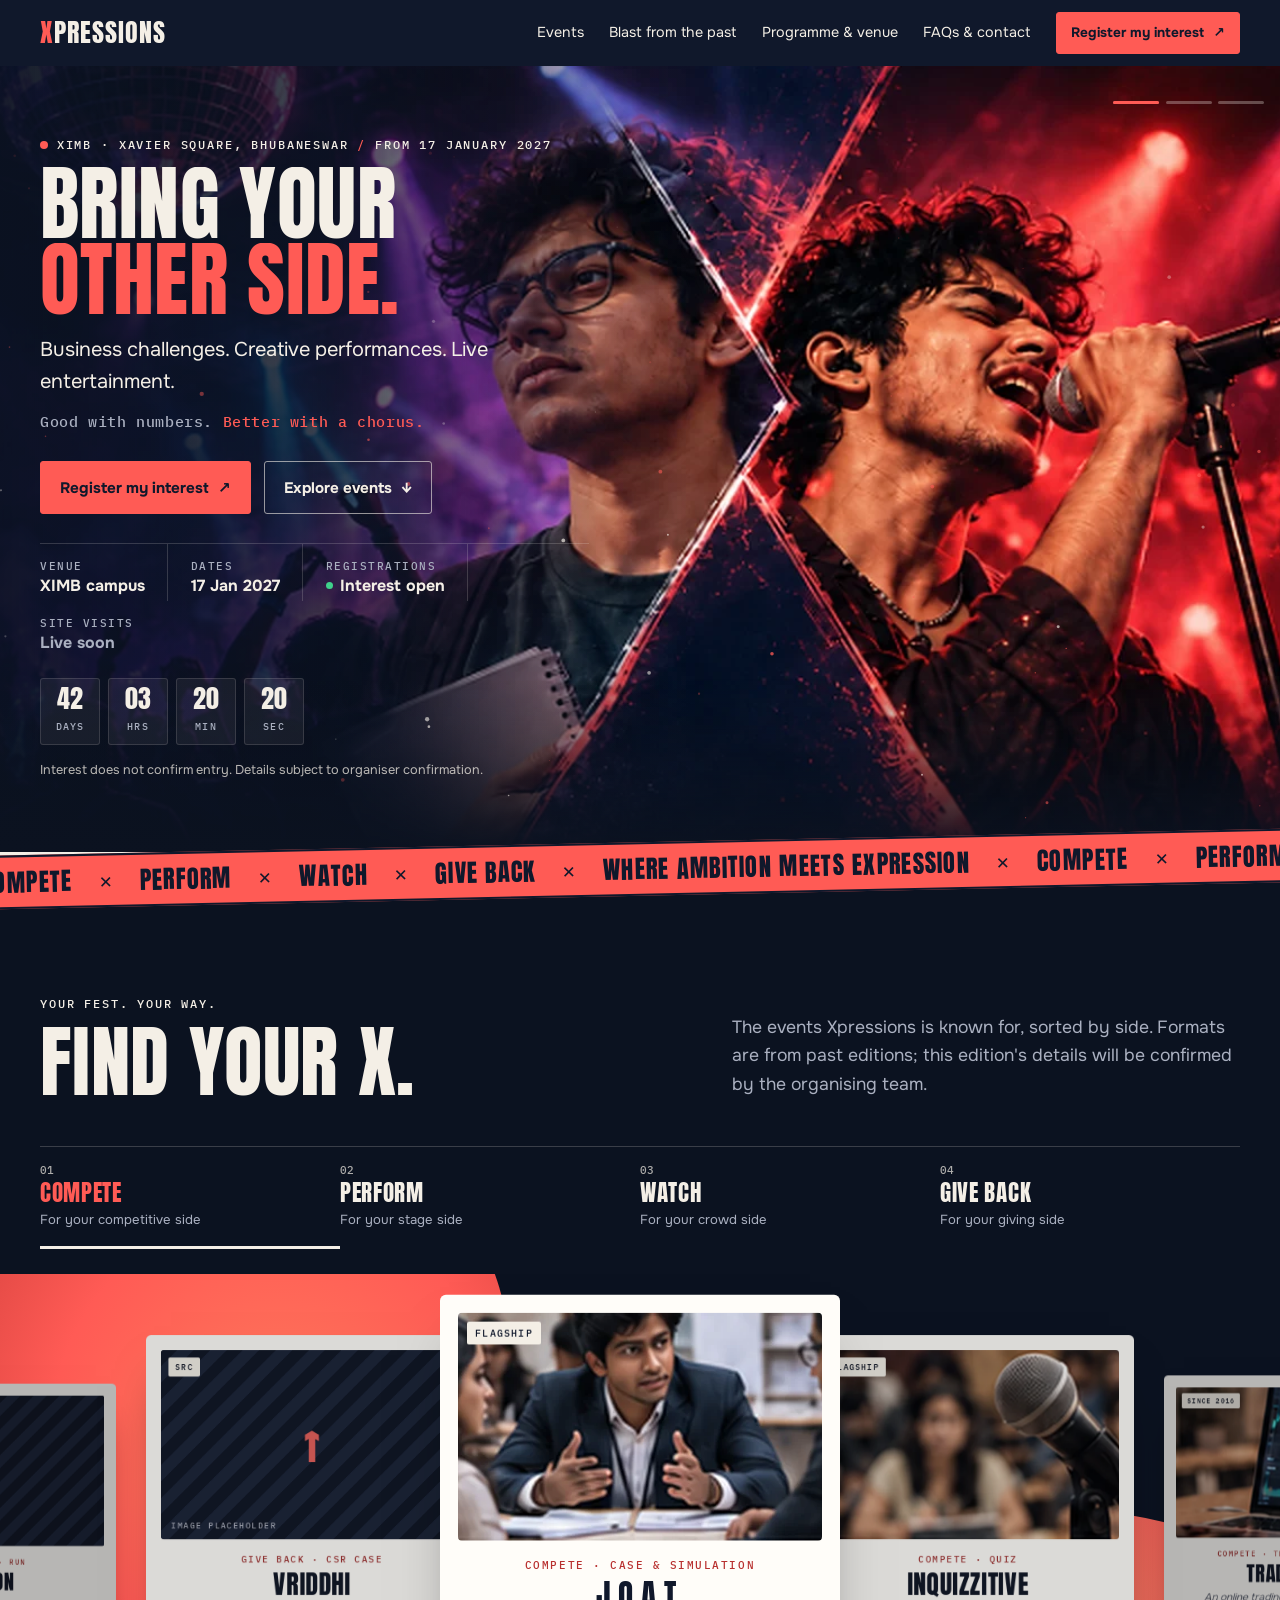
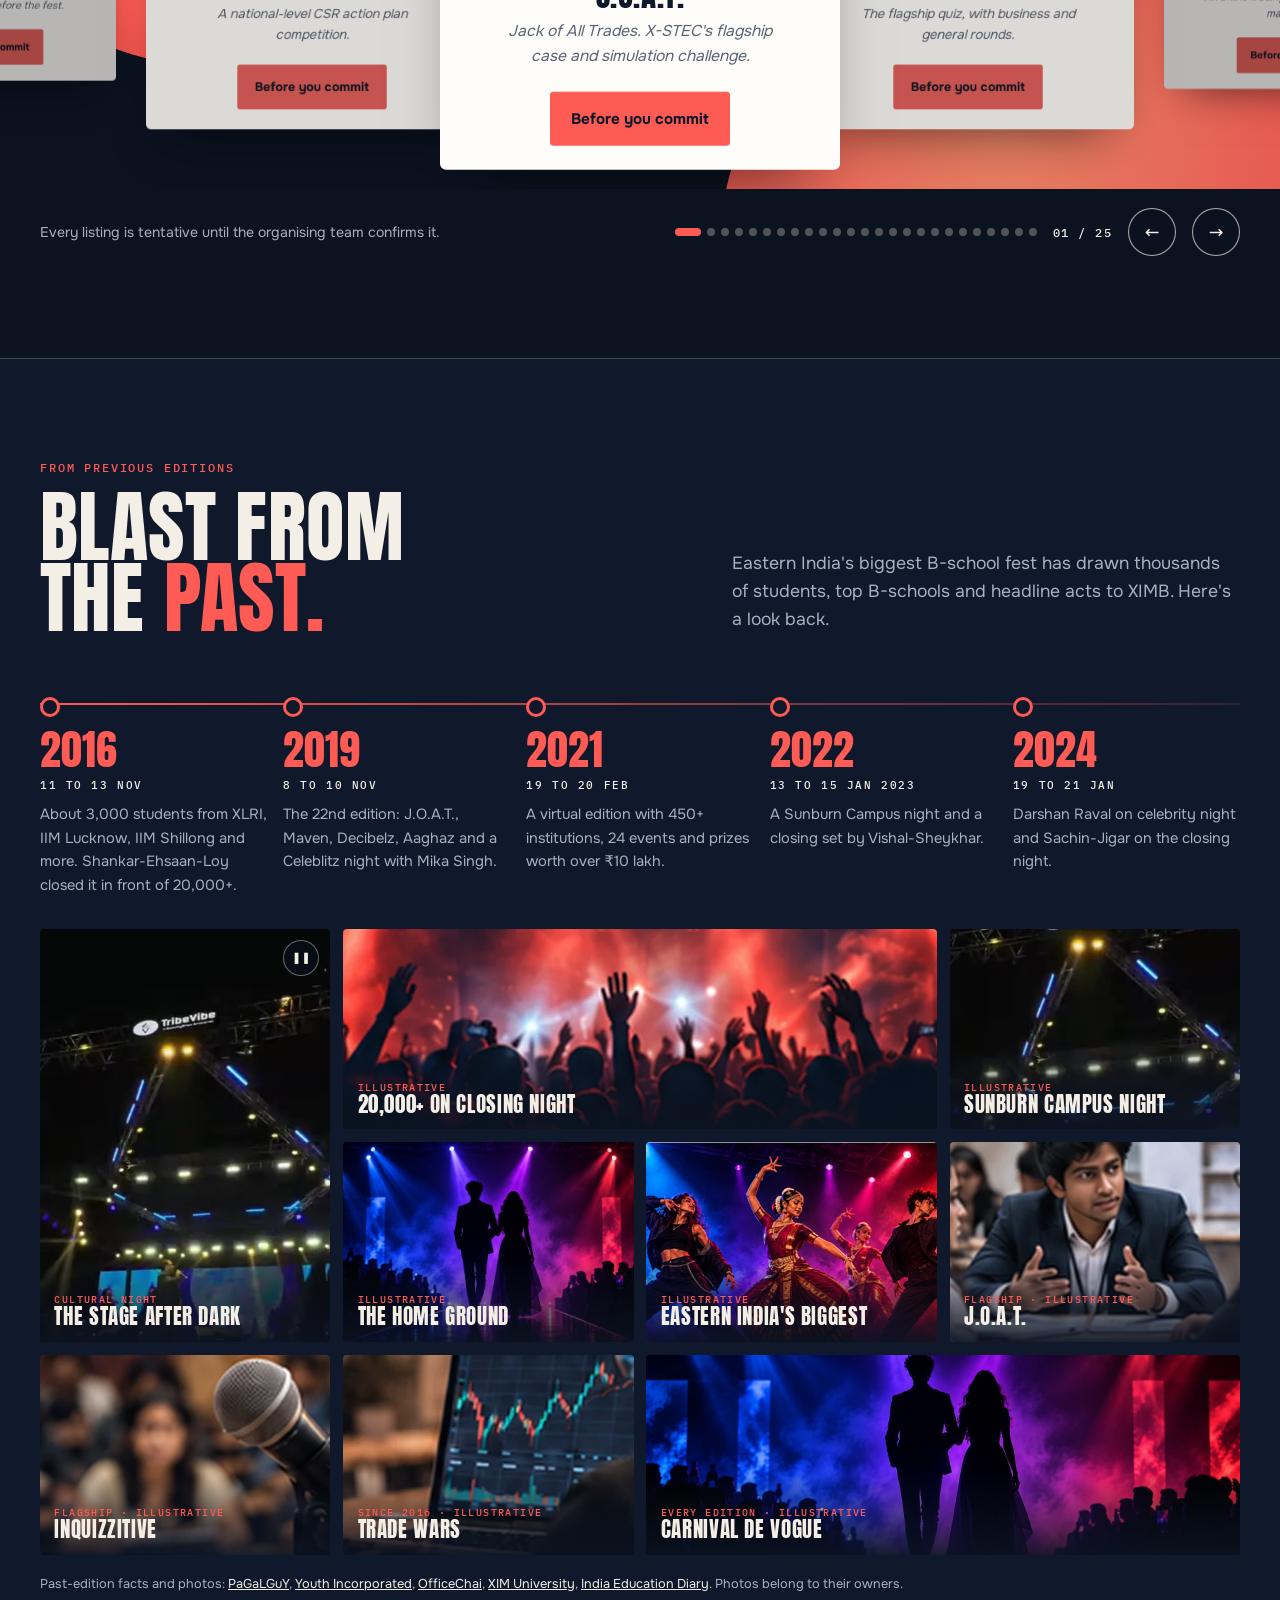
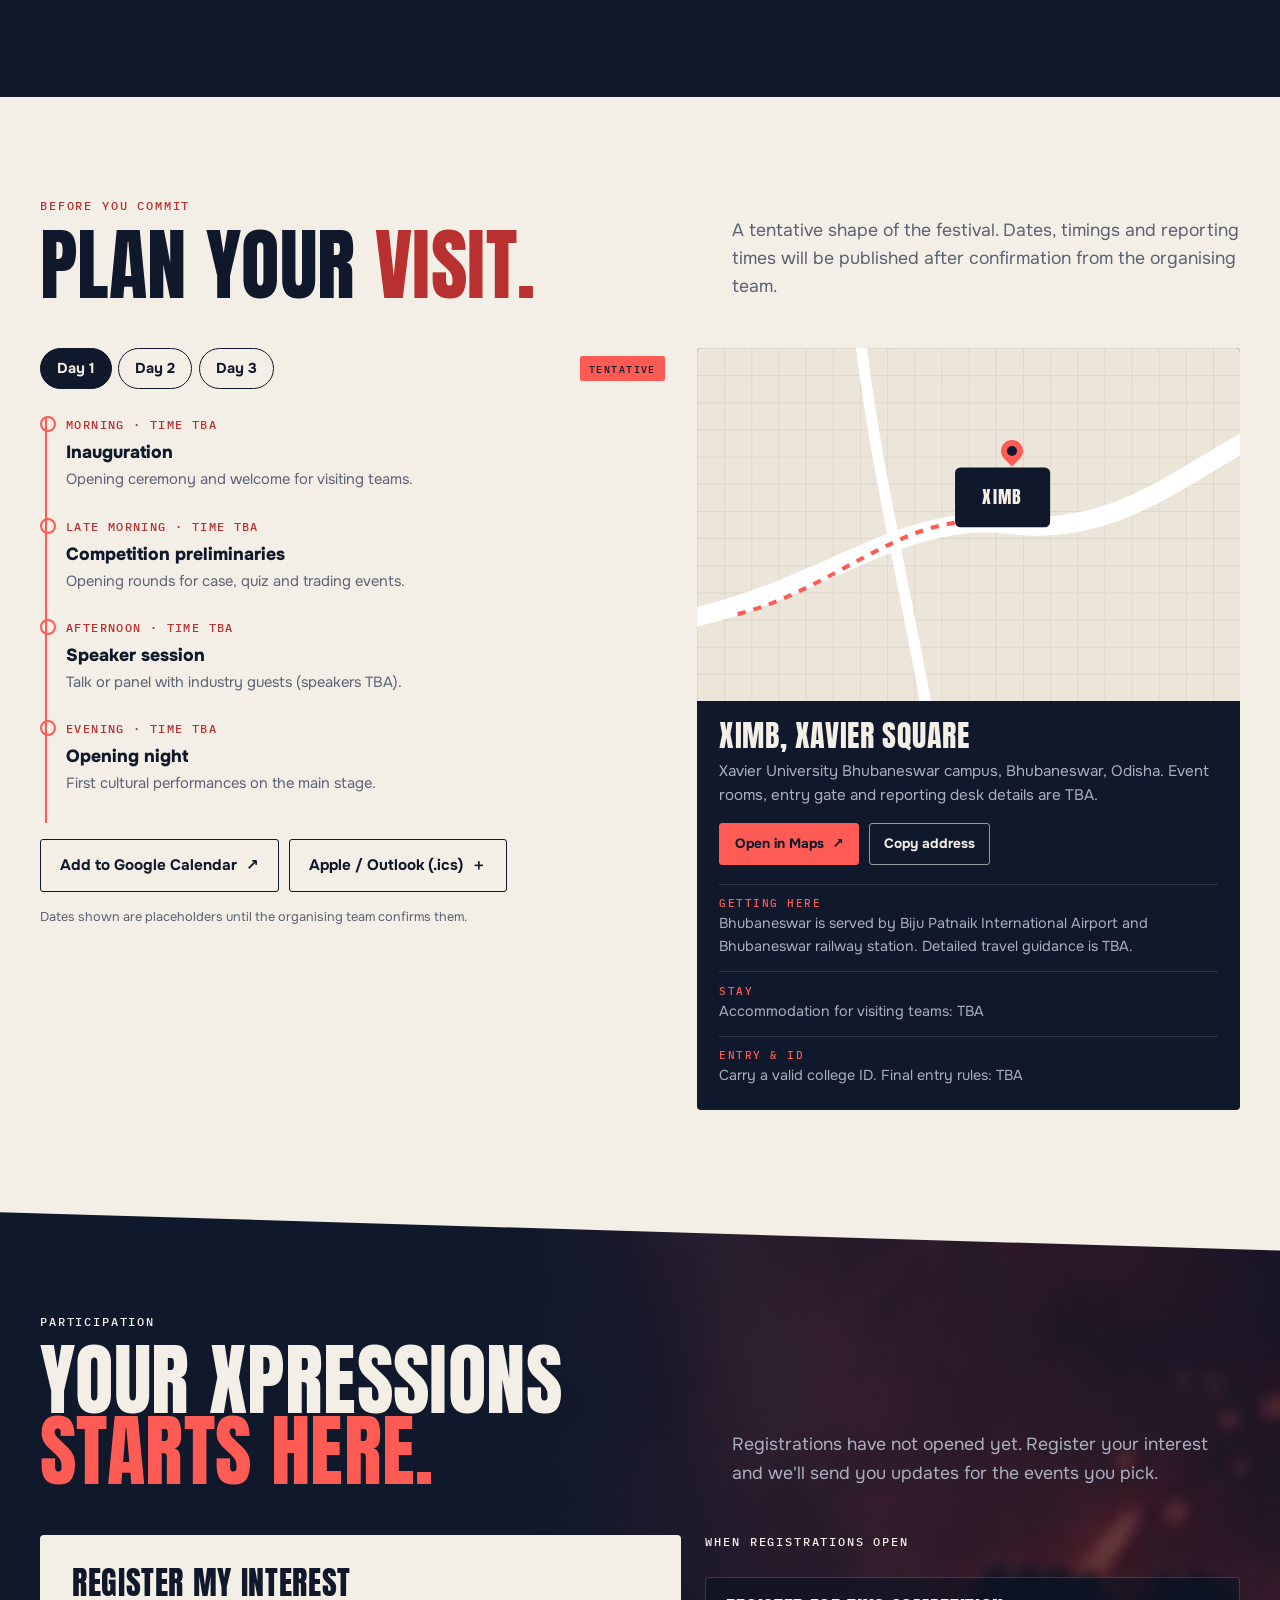
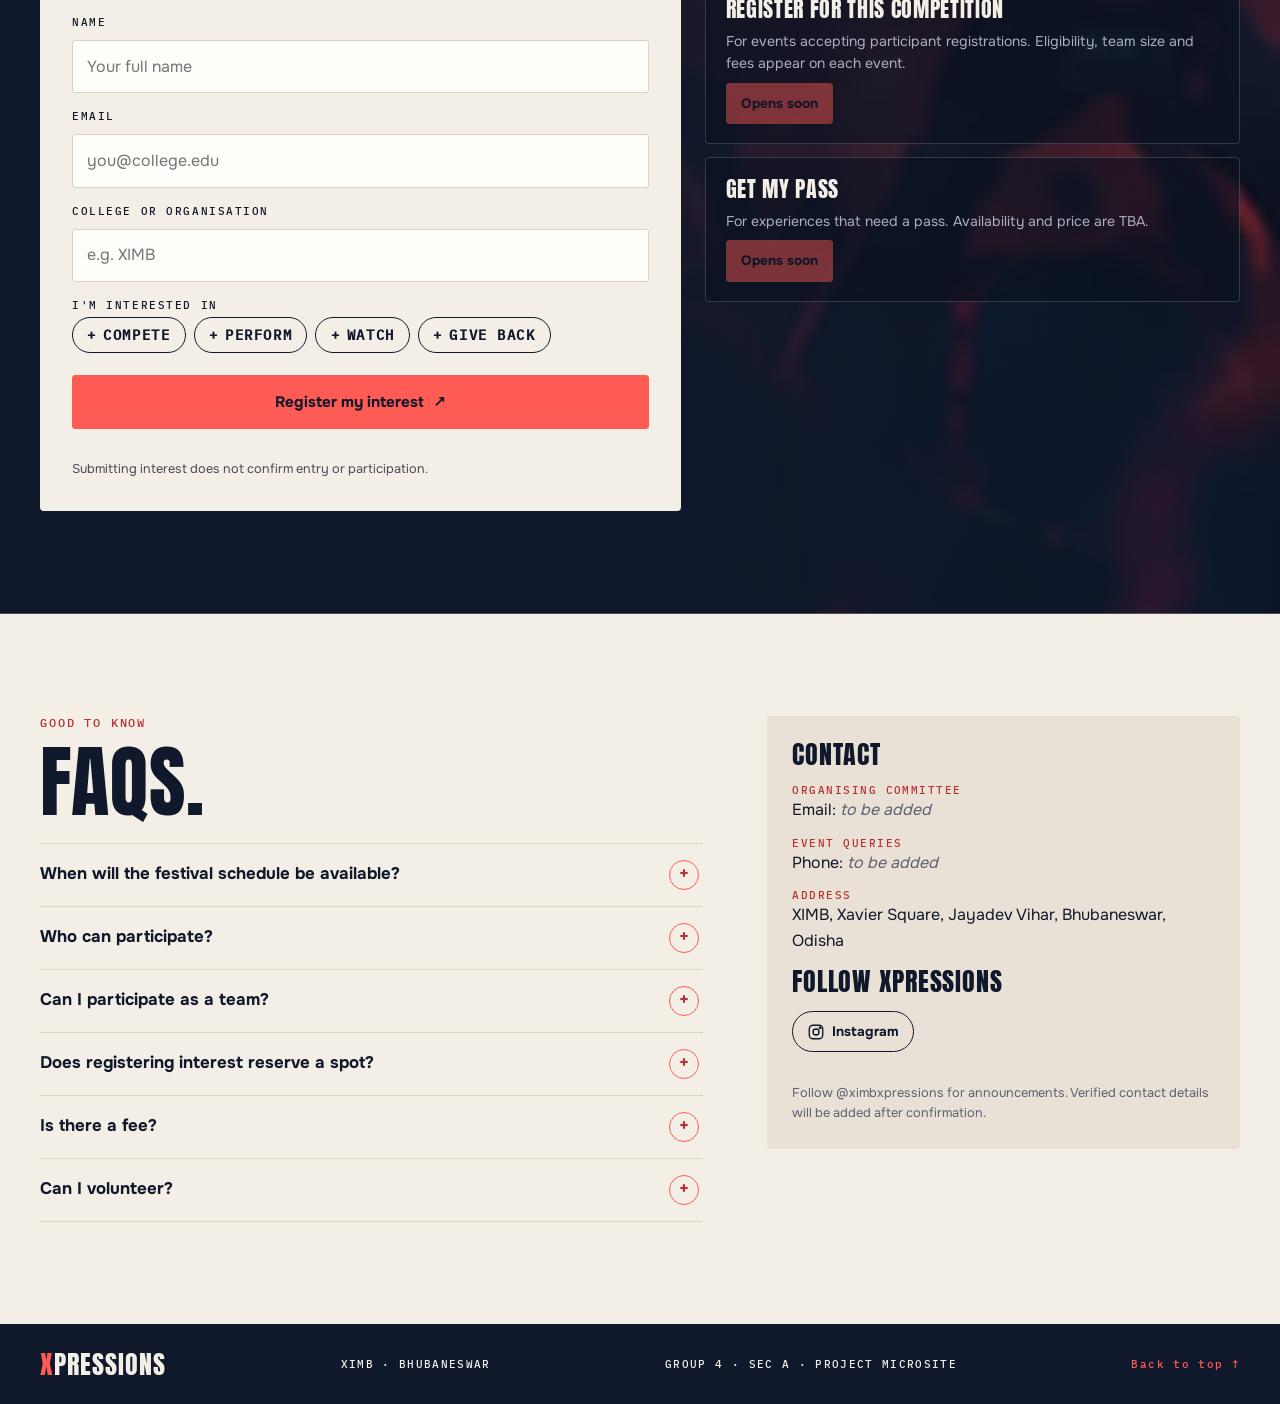
==== index.html @ 7c2ebc9b "Real events, Blast from the Past, centred carousel, countdown, calendar, visit counter" ====
<!doctype html>
<html lang="en">
<head>
<meta charset="utf-8">
<meta name="viewport" content="width=device-width, initial-scale=1, viewport-fit=cover">
<title>Find Your X | Xpressions at XIMB</title>
<meta name="claude:viewport-fit-sides" content="cover">
<meta name="description" content="Xpressions is XIMB's management and cultural festival in Bhubaneswar. Business challenges, creative performances and live entertainment in one fest.">
<meta name="theme-color" content="#10182b">
<meta property="og:title" content="Xpressions at XIMB | Bring your other side">
<meta property="og:description" content="Business challenges. Creative performances. Live entertainment. XIMB, Bhubaneswar.">
<meta property="og:image" content="assets/hero-main.webp">
<!-- Search Console: paste the URL-prefix verification meta tag here before verifying -->
<link rel="preload" href="assets/fonts/anton-latin-400-normal.woff2" as="font" type="font/woff2" crossorigin>
<link rel="stylesheet" href="styles.css">
<script src="site.js" defer></script>
</head>
<body>
<!--SITE-START-->
<div class="loader" aria-hidden="true"><svg viewBox="0 0 100 100"><path d="M18 18 82 82M82 18 18 82"/></svg></div>
<div class="progress" aria-hidden="true"><span></span></div>
<a class="skip" href="#main">Skip to content</a>

<header class="bar" id="top-bar">
  <div class="wrap nav">
    <a class="brand" href="#home" aria-label="Xpressions home"><span>X</span>PRESSIONS</a>
    <button class="menu-toggle" aria-expanded="false" aria-controls="site-nav"><span></span><span></span><span class="sr">Menu</span></button>
    <nav id="site-nav" aria-label="Main navigation">
      <a href="#explore">Events</a>
      <a href="#highlights">Blast from the past</a>
      <a href="#programme">Programme &amp; venue</a>
      <a href="#faq">FAQs &amp; contact</a>
      <a class="btn btn-sm" href="#interest">Register my interest <i>↗</i></a>
    </nav>
  </div>
</header>

<main id="main">

<!-- 1. HOME -->
<section class="hero" id="home">
  <canvas class="sparks" aria-hidden="true"></canvas>
  <div class="hero-art" id="hero-art" aria-hidden="true">
    <div class="art-move">
      <div class="under" data-fit="full"><div class="layer"></div></div>
      <div class="cur" data-fit="full">
        <div class="layer half half-a"></div>
        <div class="layer half half-b"></div>
        <div class="rift"></div>
      </div>
    </div>
  </div>
  <div class="slide-ui" id="slide-ui">
    <div class="slide-dots" id="slide-dots" role="tablist" aria-label="Hero images"></div>
  </div>
  <div class="wrap hero-copy">
    <p class="eyebrow"><span class="dot"></span>XIMB · XAVIER SQUARE, BHUBANESWAR <b>/</b> <span id="eyebrow-date">DATES TO BE ANNOUNCED</span></p>
    <h1><span class="line"><span>BRING YOUR</span></span><span class="line"><em>OTHER SIDE.</em></span></h1>
    <p class="intro">Business challenges. Creative performances. Live entertainment.</p>
    <p class="swap" id="hero-caption" aria-live="polite"><span class="swap-a">Good with numbers.</span> <span class="swap-b">Better with a chorus.</span></p>
    <div class="actions">
      <a class="btn magnetic" href="#interest">Register my interest <i>↗</i></a>
      <a class="btn btn-ghost" href="#explore">Explore events <i>↓</i></a>
    </div>
    <div class="hero-meta">
    <ul class="status" aria-label="Festival essentials">
      <li><small>Venue</small><strong>XIMB campus</strong></li>
      <li><small>Dates</small><strong id="date-label">TBA</strong></li>
      <li><small>Registrations</small><strong><span class="live"></span>Interest open</strong></li>
      <li><small>Site visits</small><strong id="visit-count" class="visits">····</strong></li>
    </ul>
    <div class="countdown" id="countdown" aria-label="Countdown to Xpressions">
      <div><b data-cd="d">--</b><small>days</small></div>
      <div><b data-cd="h">--</b><small>hrs</small></div>
      <div><b data-cd="m">--</b><small>min</small></div>
      <div><b data-cd="s">--</b><small>sec</small></div>
      <p class="cd-note">Countdown starts once the organising team confirms the dates.</p>
    </div>
    </div>
    <p class="fine">Interest does not confirm entry. Details subject to organiser confirmation.</p>
  </div>
</section>

<div class="marquee" aria-hidden="true">
  <div class="track">
    <span>COMPETE</span><i>✕</i><span>PERFORM</span><i>✕</i><span>WATCH</span><i>✕</i><span>GIVE BACK</span><i>✕</i><span>WHERE AMBITION MEETS EXPRESSION</span><i>✕</i>
    <span>COMPETE</span><i>✕</i><span>PERFORM</span><i>✕</i><span>WATCH</span><i>✕</i><span>GIVE BACK</span><i>✕</i><span>WHERE AMBITION MEETS EXPRESSION</span><i>✕</i>
  </div>
</div>

<!-- 2. EVENTS: competitions, performances, speakers, attractions -->
<section class="section events-sec" id="explore">
  <div class="wrap">
    <div class="split-head reveal">
      <div>
        <p class="eyebrow accent">YOUR FEST. YOUR WAY.</p>
        <h2>FIND YOUR <em>X.</em></h2>
      </div>
      <p class="lede">The events Xpressions is known for, sorted by side. Formats are from past editions; this edition's details will be confirmed by the organising team.</p>
    </div>
    <div class="tabs" role="tablist" aria-label="Festival experiences">
      <button role="tab" data-side="compete" aria-selected="true"><small>01</small><strong>COMPETE</strong><span>For your competitive side</span></button>
      <button role="tab" data-side="perform" aria-selected="false"><small>02</small><strong>PERFORM</strong><span>For your stage side</span></button>
      <button role="tab" data-side="watch" aria-selected="false"><small>03</small><strong>WATCH</strong><span>For your crowd side</span></button>
      <button role="tab" data-side="give-back" aria-selected="false"><small>04</small><strong>GIVE BACK</strong><span>For your giving side</span></button>
    </div>
    <div class="cflow" id="cflow" tabindex="0" role="region" aria-roledescription="carousel" aria-label="Festival events. Use left and right arrow keys to browse.">
      <div class="cflow-stage" id="event-grid"></div>
    </div>
    <div class="slider-ctrl">
      <p class="tab-note" id="tab-note" aria-live="polite">Every listing is tentative until the organising team confirms it.</p>
      <div class="cflow-dots" id="cflow-dots" aria-hidden="true"></div>
      <span class="cflow-count" id="cflow-count">01 / 25</span>
      <button class="sl-btn" id="sl-prev" aria-label="Previous event">←</button>
      <button class="sl-btn" id="sl-next" aria-label="Next event">→</button>
    </div>
  </div>
</section>

<!-- 3. BLAST FROM THE PAST -->
<section class="section highlights" id="highlights">
  <div class="wrap">
    <div class="split-head reveal">
      <div>
        <p class="eyebrow accent">FROM PREVIOUS EDITIONS</p>
        <h2>BLAST FROM<br>THE <em>PAST.</em></h2>
      </div>
      <p class="lede">Eastern India's biggest B-school fest has drawn thousands of students, top B-schools and headline acts to XIMB. Here's a look back.</p>
    </div>

    <ol class="editions reveal" aria-label="Past editions">
      <li><b>2016</b><span>11 to 13 Nov</span><p>About 3,000 students from XLRI, IIM Lucknow, IIM Shillong and more. Shankar-Ehsaan-Loy closed it in front of 20,000+.</p></li>
      <li><b>2019</b><span>8 to 10 Nov</span><p>The 22nd edition: J.O.A.T., Maven, Decibelz, Aaghaz and a Celeblitz night with Mika Singh.</p></li>
      <li><b>2021</b><span>19 to 20 Feb</span><p>A virtual edition with 450+ institutions, 24 events and prizes worth over ₹10 lakh.</p></li>
      <li><b>2022</b><span>13 to 15 Jan 2023</span><p>A Sunburn Campus night and a closing set by Vishal-Sheykhar.</p></li>
      <li><b>2024</b><span>19 to 21 Jan</span><p>Darshan Raval on celebrity night and Sachin-Jigar on the closing night.</p></li>
    </ol>

    <div class="bento">
      <figure class="tile tile-video reveal">
        <video src="assets/stage.mp4" poster="assets/stage-poster.webp" autoplay muted loop playsinline aria-label="Clip of a lit stage during a cultural night"></video>
        <button class="vid-toggle" aria-label="Pause video">❚❚</button>
        <figcaption><small>CULTURAL NIGHT</small>The stage after dark</figcaption>
      </figure>
      <figure class="tile tile-wide reveal" data-lightbox><img src="https://media.youthincmag.com/images/ad569457-84ef-4043-8eba-56eab794ec34/large.webp" data-fallback="assets/crowd.webp" referrerpolicy="no-referrer" alt="A packed crowd with raised hands at the Xpressions 2016 closing night" loading="lazy"><figcaption><small>2016 · PHOTO: YOUTH INCORPORATED</small>20,000+ on closing night</figcaption></figure>
      <figure class="tile reveal" data-lightbox><img src="https://www.pagalguy.com/wp-content/uploads/2023/01/IMG-20230123-WA0013-450x300.jpg" data-fallback="assets/stage-poster.webp" referrerpolicy="no-referrer" alt="The lit main stage with Sunburn Campus visuals at Xpressions 2022" loading="lazy"><figcaption><small>2022 · PHOTO: PAGALGUY</small>Sunburn Campus night</figcaption></figure>
      <figure class="tile reveal" data-lightbox><img src="https://officechai.com/wp-content/uploads/2016/11/ximb.jpg" data-fallback="assets/hero-runway.webp" referrerpolicy="no-referrer" alt="The entrance gate of Xavier Institute of Management, Bhubaneswar" loading="lazy"><figcaption><small>PHOTO: OFFICECHAI</small>The home ground</figcaption></figure>
      <figure class="tile reveal" data-lightbox><img src="https://xim.edu.in/wp-content/uploads/2020/01/expressions-2019.jpg" data-fallback="assets/hero-dance.webp" referrerpolicy="no-referrer" alt="Xpressions 2019 banner: Come be a part of Eastern India's biggest B-school fest" loading="lazy"><figcaption><small>2019 · XIM UNIVERSITY</small>Eastern India's biggest</figcaption></figure>
      <figure class="tile reveal" data-lightbox><img src="assets/case.webp" alt="Illustration of students presenting a case" loading="lazy"><figcaption><small>FLAGSHIP · ILLUSTRATIVE</small>J.O.A.T.</figcaption></figure>
      <figure class="tile reveal" data-lightbox><img src="assets/quiz.webp" alt="Illustration of a microphone at a quiz" loading="lazy"><figcaption><small>FLAGSHIP · ILLUSTRATIVE</small>Inquizzitive</figcaption></figure>
      <figure class="tile reveal" data-lightbox><img src="assets/trade.webp" alt="Illustration of a laptop showing a market chart" loading="lazy"><figcaption><small>SINCE 2016 · ILLUSTRATIVE</small>Trade Wars</figcaption></figure>
      <figure class="tile tile-wide reveal" data-lightbox><img src="assets/hero-runway.webp" alt="Illustration of two models on a lit runway" loading="lazy"><figcaption><small>EVERY EDITION · ILLUSTRATIVE</small>Carnival De Vogue</figcaption></figure>
    </div>
    <p class="fine credits">Past-edition facts and photos: <a href="https://www.pagalguy.com/?p=751977" target="_blank" rel="noopener">PaGaLGuY</a>, <a href="https://youthincmag.com/ximb-hosts-xpressions-biggest-b-school-fest" target="_blank" rel="noopener">Youth Incorporated</a>, <a href="https://officechai.com/miscellaneous/xpressions-management-cultural-fest-ximb-concludes/" target="_blank" rel="noopener">OfficeChai</a>, <a href="https://xim.edu.in/xpression/" target="_blank" rel="noopener">XIM University</a>, <a href="https://indiaeducationdiary.in/annual-xpressions-held-at-xim-university-bhubaneswar/" target="_blank" rel="noopener">India Education Diary</a>. Photos belong to their owners.</p>
  </div>
</section>

<!-- 4. PROGRAMME & VENUE -->
<section class="section wrap" id="programme">
  <div class="split-head reveal">
    <div>
      <p class="eyebrow accent">BEFORE YOU COMMIT</p>
      <h2>PLAN YOUR <em>VISIT.</em></h2>
    </div>
    <p class="lede">A tentative shape of the festival. Dates, timings and reporting times will be published after confirmation from the organising team.</p>
  </div>
  <div class="prog">
    <div class="schedule reveal">
      <div class="day-tabs" role="tablist" aria-label="Festival days">
        <button role="tab" aria-selected="true" data-day="0">Day 1</button>
        <button role="tab" aria-selected="false" data-day="1">Day 2</button>
        <button role="tab" aria-selected="false" data-day="2">Day 3</button>
        <span class="badge">TENTATIVE</span>
      </div>
      <ol class="timeline" id="timeline"></ol>
      <div class="cal-row">
        <a class="btn btn-line" id="cal-google" target="_blank" rel="noopener" href="#">Add to Google Calendar <i>↗</i></a>
        <button class="btn btn-line" id="cal-ics" type="button">Apple / Outlook (.ics) <i>＋</i></button>
      </div>
      <p class="fine dark" id="cal-note">Dates shown are placeholders until the organising team confirms them.</p>
    </div>
    <div class="venue reveal">
      <div class="map" aria-hidden="true">
        <svg viewBox="0 0 400 260">
          <defs><pattern id="grid" width="20" height="20" patternUnits="userSpaceOnUse"><path d="M20 0H0V20" fill="none" stroke="#d9d2c6" stroke-width="1"/></pattern></defs>
          <rect width="400" height="260" fill="#ece5d9"/>
          <rect width="400" height="260" fill="url(#grid)"/>
          <path class="road" d="M-10 200 C 90 180 150 120 230 130 S 360 90 420 60"/>
          <path class="road thin" d="M120 -10 C 130 80 150 160 170 270"/>
          <path class="route" d="M30 196 C 100 178 150 124 210 128"/>
          <rect x="190" y="88" width="70" height="44" rx="4" fill="#10182b"/>
          <text x="225" y="115" text-anchor="middle" fill="#f4efe6" font-size="13" font-family="Anton, Arial Narrow, sans-serif" letter-spacing="1">XIMB</text>
        </svg>
        <span class="pin"><span></span></span>
      </div>
      <h3>XIMB, Xavier Square</h3>
      <p>Xavier University Bhubaneswar campus, Bhubaneswar, Odisha. Event rooms, entry gate and reporting desk details are TBA.</p>
      <div class="venue-actions">
        <a class="btn btn-sm" href="https://www.google.com/maps/search/?api=1&amp;query=XIMB%20Xavier%20Square%20Bhubaneswar" target="_blank" rel="noopener">Open in Maps <i>↗</i></a>
        <button class="btn btn-sm btn-line" id="copy-address">Copy address</button>
      </div>
      <dl class="facts">
        <div><dt>Getting here</dt><dd>Bhubaneswar is served by Biju Patnaik International Airport and Bhubaneswar railway station. Detailed travel guidance is TBA.</dd></div>
        <div><dt>Stay</dt><dd>Accommodation for visiting teams: TBA</dd></div>
        <div><dt>Entry &amp; ID</dt><dd>Carry a valid college ID. Final entry rules: TBA</dd></div>
      </dl>
    </div>
  </div>
</section>

<!-- 5. REGISTRATION -->
<section class="interest" id="interest">
  <div class="wrap">
    <div class="split-head reveal">
      <div>
        <p class="eyebrow">PARTICIPATION</p>
        <h2>YOUR XPRESSIONS<br><em>STARTS HERE.</em></h2>
      </div>
      <p class="lede">Registrations have not opened yet. Register your interest and we'll send you updates for the events you pick.</p>
    </div>

    <div class="reg">
      <form class="form reveal" id="interest-form" novalidate>
        <h3>Register my interest</h3>
        <div class="field"><label for="f-name">Name</label><input id="f-name" name="name" autocomplete="name" required placeholder="Your full name"></div>
        <div class="field"><label for="f-email">Email</label><input id="f-email" name="email" type="email" autocomplete="email" required placeholder="you@college.edu"></div>
        <div class="field"><label for="f-college">College or organisation</label><input id="f-college" name="college" autocomplete="organization" required placeholder="e.g. XIMB"></div>
        <fieldset class="field">
          <legend>I'm interested in</legend>
          <div class="chips" id="interest-chips">
            <label><input type="checkbox" name="interests" value="Compete" id="i-compete"><span>Compete</span></label>
            <label><input type="checkbox" name="interests" value="Perform" id="i-perform"><span>Perform</span></label>
            <label><input type="checkbox" name="interests" value="Watch" id="i-watch"><span>Watch</span></label>
            <label><input type="checkbox" name="interests" value="Give back" id="i-give-back"><span>Give back</span></label>
          </div>
        </fieldset>
        <p class="error" id="form-error" role="alert" hidden></p>
        <button class="btn btn-full" type="submit">Register my interest <i>↗</i></button>
        <p class="fine">Submitting interest does not confirm entry or participation.</p>
        <div class="ack" id="ack" hidden tabindex="-1">
          <svg viewBox="0 0 52 52" aria-hidden="true"><circle cx="26" cy="26" r="24"/><path d="M15 27l7 7 15-16"/></svg>
          <h4>Thanks, <span id="ack-name"></span>.</h4>
          <p>Your interest has been recorded. This does not confirm entry or participation.</p>
          <p class="fine" id="ack-mode"></p>
          <button class="btn btn-sm btn-line" type="button" id="ack-reset">Submit another response</button>
        </div>
      </form>
      <div class="later reveal">
        <p class="eyebrow">WHEN REGISTRATIONS OPEN</p>
        <div class="later-card"><h4>Register for this competition</h4><p>For events accepting participant registrations. Eligibility, team size and fees appear on each event.</p><button class="btn btn-sm" disabled>Opens soon</button></div>
        <div class="later-card"><h4>Get my pass</h4><p>For experiences that need a pass. Availability and price are TBA.</p><button class="btn btn-sm" disabled>Opens soon</button></div>
        <a class="ext-form" id="ext-form" hidden target="_blank" rel="noopener">Prefer Google Forms? Open the interest form <i>↗</i></a>
      </div>
    </div>
  </div>
</section>

<!-- 6. FAQ + CONTACT -->
<section class="section wrap" id="faq">
  <div class="faq-grid">
    <div>
      <p class="eyebrow accent">GOOD TO KNOW</p>
      <h2>FAQs.</h2>
      <div class="faqs">
        <details><summary>When will the festival schedule be available?</summary><div><p>Dates and timings will be added under Plan your visit once the organising team confirms them. Register your interest to hear first.</p></div></details>
        <details><summary>Who can participate?</summary><div><p>Most competitions are open to students from other colleges and B-schools. Eligibility varies by event and will be listed on each event card.</p></div></details>
        <details><summary>Can I participate as a team?</summary><div><p>Team sizes vary by event. Check the event rules once they're published.</p></div></details>
        <details><summary>Does registering interest reserve a spot?</summary><div><p>No. Interest submissions only tell us you'd like to participate or attend. Entry and competition registration follow the organisers' confirmed process.</p></div></details>
        <details><summary>Is there a fee?</summary><div><p>Fees and deadlines will be shared per event after confirmation.</p></div></details>
        <details><summary>Can I volunteer?</summary><div><p>Volunteer roles will be listed under Give Back if confirmed by the organisers. Pick Give back in the interest form to get updates.</p></div></details>
      </div>
    </div>
    <aside class="contact">
      <h3>Contact</h3>
      <ul class="contact-list">
        <li><small>Organising committee</small><span>Email: <em class="tba-text">to be added</em></span></li>
        <li><small>Event queries</small><span>Phone: <em class="tba-text">to be added</em></span></li>
        <li><small>Address</small><span>XIMB, Xavier Square, Jayadev Vihar, Bhubaneswar, Odisha</span></li>
      </ul>
      <h3>Follow Xpressions</h3>
      <div class="socials">
        <a href="https://www.instagram.com/ximbxpressions?psln=dXdjOTYwaTBsMHRn" class="soc" target="_blank" rel="noopener" aria-label="Xpressions on Instagram"><svg viewBox="0 0 24 24"><rect x="3" y="3" width="18" height="18" rx="5"/><circle cx="12" cy="12" r="4"/><circle cx="17.5" cy="6.5" r="1"/></svg>Instagram</a>
      </div>
      <p class="fine dark">Follow @ximbxpressions for announcements. Verified contact details will be added after confirmation.</p>
    </aside>
  </div>
</section>

</main>

<footer class="bar foot">
  <div class="wrap footer">
    <a class="brand" href="#home"><span>X</span>PRESSIONS</a>
    <span>XIMB · BHUBANESWAR</span>
    <span>GROUP 4 · SEC A · PROJECT MICROSITE</span>
    <a href="#home" class="top-link">Back to top ↑</a>
  </div>
</footer>

<a class="sticky-cta btn" href="#interest">Register my interest <i>↗</i></a>

<div class="modal" id="modal" hidden>
  <div class="modal-backdrop" data-close></div>
  <div class="modal-card" role="dialog" aria-modal="true" aria-labelledby="m-title">
    <button class="modal-x" data-close aria-label="Close">✕</button>
    <div class="m-media" id="m-media"></div>
    <div class="m-body">
      <p class="eyebrow accent" id="m-cat"></p>
      <h3 id="m-title"></h3>
      <p id="m-desc"></p>
      <dl class="checklist" id="m-list"></dl>
      <a class="btn" href="#interest" id="m-cta">Register my interest <i>↗</i></a>
    </div>
  </div>
</div>

<div class="lightbox" id="lightbox" hidden><button class="modal-x" aria-label="Close">✕</button><img alt=""><p></p></div>
<div class="toast" id="toast" role="status" aria-live="polite"></div>
<!--SITE-END-->
</body>
</html>
---- styles.css ----
@font-face{font-family:'Anton';src:url(assets/fonts/anton-latin-400-normal.woff2) format('woff2');font-weight:400;font-style:normal;font-display:swap}
@font-face{font-family:'Onest';src:url(assets/fonts/onest-latin-400-normal.woff2) format('woff2');font-weight:400;font-style:normal;font-display:swap}
@font-face{font-family:'Onest';src:url(assets/fonts/onest-latin-500-normal.woff2) format('woff2');font-weight:500;font-style:normal;font-display:swap}
@font-face{font-family:'Onest';src:url(assets/fonts/onest-latin-700-normal.woff2) format('woff2');font-weight:700;font-style:normal;font-display:swap}
@font-face{font-family:'Onest';src:url(assets/fonts/onest-latin-800-normal.woff2) format('woff2');font-weight:800;font-style:normal;font-display:swap}
@font-face{font-family:'IBM Plex Mono';src:url(assets/fonts/ibm-plex-mono-latin-500-normal.woff2) format('woff2');font-weight:500;font-style:normal;font-display:swap}
/* Layout concept: "the split X" | navy stage bands and ivory reading bands meet on diagonal cuts, coral marks the action. */
:root{
  --navy:#10182b; --navy-2:#0b1220; --navy-3:#1b2640;
  --ivory:#f4efe6; --sand:#e9e1d5; --line:#d9d2c6;
  --coral:#ff5b55; --red:#b8302f; --muted:#5b6274; --muted-dark:#aab0c0;
  --display:'Anton','Impact','Arial Narrow',sans-serif;
  --body:'Onest','Segoe UI',system-ui,-apple-system,Arial,sans-serif;
  --mono:'IBM Plex Mono',ui-monospace,Menlo,Consolas,monospace;
  --ease:cubic-bezier(.2,.8,.2,1);
  --gut-l:max(16px,env(safe-area-inset-left,0px)); --gut-r:max(16px,env(safe-area-inset-right,0px));
  color-scheme:light;
}
*{box-sizing:border-box}
html{scroll-behavior:smooth;scroll-padding-top:76px;background:var(--navy);overflow-x:clip}
body{margin:0;background:var(--ivory);color:var(--navy);font:400 1rem/1.6 var(--body);overflow-x:clip;-webkit-font-smoothing:antialiased}
body::before{content:"";position:fixed;inset:0 0 auto;height:env(safe-area-inset-top,0px);z-index:60;background:var(--navy)}
img,video{max-width:100%;display:block}
a{color:inherit}
button{font:inherit;color:inherit}
[hidden]{display:none!important}
.sr{position:absolute;width:1px;height:1px;overflow:hidden;clip:rect(0 0 0 0)}
:focus-visible{outline:3px solid #2aa3c4;outline-offset:3px;border-radius:2px}
h1,h2,h3,h4,p{margin:0}
h1,h2{font-family:var(--display);font-weight:400;line-height:.9;letter-spacing:.005em;text-wrap:balance;text-transform:uppercase}
h2{font-size:clamp(2.6rem,6.2vw,5.4rem)}
h3{font-size:1.35rem;line-height:1.2;font-weight:800;letter-spacing:-.01em}
em{font-style:normal;color:var(--coral)}
.section h2 em{color:var(--red)}
.wrap{width:100%;max-width:calc(1200px + 2rem);margin:auto;padding-left:var(--gut-l);padding-right:var(--gut-r)}
.eyebrow{font:500 .72rem/1.3 var(--mono);letter-spacing:.16em;text-transform:uppercase;margin-bottom:.9rem;display:flex;align-items:center;gap:.55rem;flex-wrap:wrap}
.eyebrow b{color:var(--coral);font-weight:500}
.accent{color:var(--red)}
.lede{font-size:1.1rem;max-width:44ch;color:var(--muted)}
.fine{font-size:.8rem;opacity:.75;margin-top:.9rem}
.fine.dark{color:var(--muted);opacity:1}
.section{padding-block:clamp(3.5rem,8vw,6.5rem)}
.split-head{display:grid;grid-template-columns:1.3fr 1fr;gap:2rem;align-items:end;margin-bottom:clamp(2rem,4vw,3rem)}
.split-head>*{min-width:0}

/* Buttons */
.btn{--bg:var(--coral);display:inline-flex;align-items:center;justify-content:center;gap:.55rem;text-decoration:none;font-weight:700;font-size:.95rem;padding:.85rem 1.2rem;background:var(--bg);color:var(--navy);border:1.5px solid var(--coral);border-radius:3px;cursor:pointer;position:relative;overflow:hidden;isolation:isolate;transition:transform .25s var(--ease),color .25s}
.btn::before{content:"";position:absolute;inset:0;background:var(--ivory);transform:translateY(101%);transition:transform .35s var(--ease);z-index:-1}
.btn:hover::before{transform:none}
.btn i{font-style:normal;transition:transform .3s var(--ease)}
.btn:hover i{transform:translate(3px,-2px)}
.btn-sm{padding:.55rem .9rem;font-size:.85rem}
.btn-ghost{background:transparent;color:var(--ivory);border-color:rgba(244,239,230,.6)}
.btn-ghost:hover{color:var(--navy)}
.btn-line{background:transparent;color:var(--navy);border-color:var(--navy)}
.btn-line::before{background:var(--navy)}
.btn-line:hover{color:var(--ivory)}
.btn-full{width:100%}
.btn:disabled{opacity:.45;cursor:not-allowed}
.btn:disabled::before{display:none}

/* Loader & progress */
.loader{position:fixed;inset:0;z-index:100;background:var(--navy);display:grid;place-items:center;pointer-events:none;animation:loaderOut .6s .95s var(--ease) forwards}
.loader svg{width:72px;height:72px;fill:none;stroke:var(--coral);stroke-width:12;stroke-linecap:square;stroke-dasharray:91;stroke-dashoffset:91;animation:draw .7s .1s var(--ease) forwards}
@keyframes draw{to{stroke-dashoffset:0}}
@keyframes loaderOut{to{clip-path:polygon(0 0,100% 0,100% 0,0 0);visibility:hidden}}
.progress{position:fixed;top:env(safe-area-inset-top,0px);left:0;right:0;height:3px;z-index:70}
.progress span{display:block;height:100%;background:var(--coral);transform-origin:left;transform:scaleX(0)}

.skip{position:absolute;left:1rem;top:-8rem;background:#fff;color:#000;padding:.7rem;z-index:90}
.skip:focus{top:1rem}

/* Header */
.bar{background:var(--navy);color:var(--ivory)}
#top-bar{position:sticky;top:env(safe-area-inset-top,0px);z-index:50;transition:background .3s,box-shadow .3s}
#top-bar.scrolled{background:rgba(16,24,43,.9);backdrop-filter:blur(10px);box-shadow:0 1px 0 rgba(244,239,230,.08)}
.nav{display:flex;align-items:center;justify-content:space-between;gap:1rem;min-height:66px}
.brand{font:400 1.6rem/1 var(--display);letter-spacing:.04em;text-decoration:none;color:var(--ivory)}
.brand span{color:var(--coral);display:inline-block;transition:transform .5s var(--ease)}
.brand:hover span{transform:rotate(90deg)}
nav{display:flex;gap:1.6rem;align-items:center}
nav a:not(.btn){text-decoration:none;font-size:.9rem;position:relative;padding-block:.3rem}
nav a:not(.btn)::after{content:"";position:absolute;left:0;right:0;bottom:0;height:2px;background:var(--coral);transform:scaleX(0);transform-origin:right;transition:transform .3s var(--ease)}
nav a:not(.btn):hover::after,nav a.active::after{transform:scaleX(1);transform-origin:left}
.menu-toggle{display:none;background:none;border:0;width:44px;height:44px;cursor:pointer;position:relative}
.menu-toggle span:not(.sr){position:absolute;left:10px;right:10px;height:2px;background:var(--ivory);transition:transform .3s var(--ease)}
.menu-toggle span:nth-child(1){top:17px}.menu-toggle span:nth-child(2){top:25px}
.menu-toggle[aria-expanded=true] span:nth-child(1){transform:translateY(4px) rotate(45deg)}
.menu-toggle[aria-expanded=true] span:nth-child(2){transform:translateY(-4px) rotate(-45deg)}

/* Hero */
.hero{background:var(--navy-2);color:var(--ivory);position:relative;isolation:isolate;overflow:hidden;min-height:min(80vh,720px);display:flex;align-items:center}
.sparks{position:absolute;inset:0;width:100%;height:100%;z-index:-1;pointer-events:none}
/* Hero art: a right-hand panel that never sits under the headline. The seam runs "\" like the X in the campaign posters. */
.hero-art{position:absolute;inset:0;z-index:-2;overflow:hidden}
.hero-art::before{content:"";position:absolute;inset:0;z-index:2;pointer-events:none;transition:opacity .9s;background:linear-gradient(90deg,rgba(11,18,32,.95) 0%,rgba(11,18,32,.78) 26%,rgba(11,18,32,.25) 44%,transparent 54%)}
.hero-art[data-fit=right]::before{opacity:0}
.hero-art::after{content:"";position:absolute;inset:0;z-index:2;background:linear-gradient(0deg,var(--navy-2),transparent 22%);pointer-events:none}
.art-move{position:absolute;inset:-24px;transition:transform 1.2s var(--ease)}
.under,.cur{position:absolute;inset:0}
.under[data-fit=right],.cur[data-fit=right]{left:max(50%,calc(50% + 40px));-webkit-mask-image:linear-gradient(90deg,transparent,#000 14%);mask-image:linear-gradient(90deg,transparent,#000 14%)}
.layer{position:absolute;inset:0;background-size:cover;background-position:100% 50%;background-color:var(--navy-2)}
.under .layer{transform-origin:70% 50%}
.cur{--s1:30%;--s2:62%}
.half-a{clip-path:polygon(-1% -1%,var(--s1) -1%,var(--s2) 101%,-1% 101%)}
.half-b{clip-path:polygon(var(--s1) -1%,101% -1%,101% 101%,var(--s2) 101%)}
.cur>.half{animation:artIn 1.4s .95s var(--ease) both}
.cur>.half-b{animation-name:artInB}
@keyframes artIn{from{opacity:0;transform:translate(-5%,2%)}to{opacity:1;transform:none}}
@keyframes artInB{from{opacity:0;transform:translate(5%,-2%)}to{opacity:1;transform:none}}
@property --w{syntax:'<length-percentage>';inherits:false;initial-value:0%}
.rift{position:absolute;inset:0;--w:0%;opacity:0;pointer-events:none;mix-blend-mode:screen;
  clip-path:polygon(calc(var(--s1) - var(--w)) 0,calc(var(--s1) + var(--w)) 0,calc(var(--s2) + var(--w)) 100%,calc(var(--s2) - var(--w)) 100%);
  background:linear-gradient(105deg,transparent 20%,rgba(255,91,85,.95) 42%,#ffd9c9 50%,rgba(255,91,85,.95) 58%,transparent 80%)}
.seam{position:absolute;inset:0;width:100%;height:100%;overflow:visible;pointer-events:none}
.seam line{stroke:var(--coral);stroke-width:2px;vector-effect:non-scaling-stroke;filter:drop-shadow(0 0 6px rgba(255,91,85,.9));stroke-dasharray:3000;stroke-dashoffset:3000;animation:drawX 1.4s 1.7s var(--ease) forwards}
@keyframes drawX{to{stroke-dashoffset:0}}
.slide-ui{position:absolute;right:var(--gut-r);top:1.6rem;z-index:3;display:grid;justify-items:end;gap:.6rem;animation:fade .8s 2s both}
.slide-tag{font:500 .68rem/1 var(--mono);letter-spacing:.16em;display:flex;gap:.8rem;align-items:center;color:var(--ivory);text-shadow:0 1px 8px rgba(0,0,0,.6)}
.slide-tag span{color:var(--coral);font-variant-numeric:tabular-nums}
.slide-tag b{font-weight:500;transition:opacity .35s}
.slide-dots{display:flex;gap:.4rem}
.slide-dots button{width:46px;height:20px;border:0;background:none;padding:0;cursor:pointer;position:relative}
.slide-dots button::before,.slide-dots button::after{content:"";position:absolute;left:0;right:0;top:9px;height:3px;border-radius:2px;background:rgba(244,239,230,.3)}
.slide-dots button::after{background:var(--coral);transform:scaleX(0);transform-origin:left}
.slide-dots button[aria-selected=true]::after{animation:dotFill var(--dur,6s) linear forwards}
.slide-dots.paused button[aria-selected=true]::after{animation-play-state:paused}
.slide-dots button.done::after{transform:scaleX(1)}
@keyframes dotFill{to{transform:scaleX(1)}}
.hero-copy{padding-block:clamp(3rem,6vw,4.5rem);position:relative}
.hero .eyebrow{color:var(--ivory)}
.dot{width:8px;height:8px;border-radius:50%;background:var(--coral);box-shadow:0 0 0 0 rgba(255,91,85,.7);animation:pulse 2s infinite}
@keyframes pulse{70%{box-shadow:0 0 0 10px rgba(255,91,85,0)}100%{box-shadow:0 0 0 0 rgba(255,91,85,0)}}
h1{font-size:clamp(3.2rem,6.4vw,6.4rem);margin-bottom:1rem}
.hero-copy{--copy-max:calc(46vw - max(0px,(100vw - 1232px)/2) - 16px)}
.hero-copy>*{max-width:min(100%,var(--copy-max))}
.hero-meta{display:flex;flex-wrap:wrap;gap:1.2rem 1.6rem;align-items:flex-end;margin-top:1.8rem;animation:fade .8s 1.8s both}
.hero-meta .status,.hero-meta .countdown{margin-top:0}
.line{display:block;overflow:hidden;padding-bottom:.02em}
.line>*{display:block;animation:rise 1s var(--ease) both}
.line:nth-child(1)>*{animation-delay:1.05s}.line:nth-child(2)>*{animation-delay:1.2s}
@keyframes rise{from{transform:translateY(105%)}to{transform:none}}
.intro{font-size:clamp(1.05rem,1.6vw,1.25rem);max-width:36ch;animation:fade .8s 1.45s both}
.swap{font:500 .95rem/1.4 var(--mono);letter-spacing:.04em;margin-top:.8rem;min-height:1.4em;color:var(--muted-dark);animation:fade .8s 1.55s both}
.swap-b{color:var(--coral)}
.swap.out span{opacity:0;transform:translateY(-6px)}
.swap span{display:inline-block;transition:opacity .35s,transform .35s}
@keyframes fade{from{opacity:0;transform:translateY(12px)}to{opacity:1;transform:none}}
.actions{display:flex;gap:.8rem;flex-wrap:wrap;margin-top:1.8rem;animation:fade .8s 1.65s both}
.status{list-style:none;padding:0;margin:2.2rem 0 0;display:flex;flex-wrap:wrap;gap:0;border-top:1px solid rgba(244,239,230,.18);max-width:560px;animation:fade .8s 1.8s both}
.status li{padding:.9rem 1.4rem .2rem 0;margin-right:1.4rem;border-right:1px solid rgba(244,239,230,.18)}
.status li:last-child{border-right:0}
.status small{display:block;font:500 .68rem var(--mono);letter-spacing:.14em;text-transform:uppercase;color:var(--muted-dark)}
.status strong{display:flex;align-items:center;gap:.45rem;font-size:1rem}
.live{width:7px;height:7px;border-radius:50%;background:#3fd18b;animation:pulse 2s infinite}
.countdown{display:flex;flex-wrap:wrap;gap:.5rem;margin-top:1.4rem;align-items:center;animation:fade .8s 1.9s both}
.countdown div{background:rgba(244,239,230,.06);border:1px solid rgba(244,239,230,.14);padding:.45rem .7rem;min-width:60px;text-align:center;border-radius:3px}
.countdown b{display:block;font:400 1.6rem/1 var(--display);font-variant-numeric:tabular-nums}
.countdown small{font:500 .62rem var(--mono);letter-spacing:.12em;text-transform:uppercase;color:var(--muted-dark)}
.cd-note{font-size:.78rem;color:var(--muted-dark);flex-basis:100%}
.countdown.on .cd-note{display:none}

/* Marquee */
.marquee{background:var(--coral);color:var(--navy);overflow:hidden;transform:rotate(-1.2deg) scale(1.03);margin-block:-.6rem;position:relative;z-index:2;border-block:2px solid var(--navy)}
.track{display:flex;width:max-content;gap:1.6rem;padding-block:.75rem;animation:marq 28s linear infinite;font:400 1.5rem/1 var(--display);letter-spacing:.04em;align-items:center}
.track i{font-style:normal;font-size:1rem}
.marquee:hover .track{animation-play-state:paused}
@keyframes marq{to{transform:translateX(-50%)}}

/* Reveal: visible at rest, animated in */
.js .reveal{transform:translateY(28px);opacity:.25;transition:transform .9s var(--ease),opacity .9s var(--ease)}
.js .reveal.in{transform:none;opacity:1}

/* Pillars */
.pillars{display:grid;grid-template-columns:repeat(3,1fr);gap:1rem}
.pillar{background:var(--navy);color:var(--ivory);padding:1.8rem 1.5rem 1.6rem;border-radius:4px;position:relative;overflow:hidden;transform-style:preserve-3d;transition:transform .2s}
.pillar::after{content:"";position:absolute;width:160px;height:160px;right:-60px;top:-60px;background:var(--coral);clip-path:polygon(0 0,30% 0,50% 35%,70% 0,100% 0,65% 50%,100% 100%,70% 100%,50% 65%,30% 100%,0 100%,35% 50%);opacity:.12;transition:transform .8s var(--ease),opacity .4s}
.pillar:hover::after{transform:rotate(90deg) scale(1.2);opacity:.3}
.glyph{color:var(--coral);font-size:1.1rem}
.pillar h3{font:400 2rem/1 var(--display);text-transform:uppercase;letter-spacing:.02em;margin:1.6rem 0 .6rem}
.pillar p{color:var(--muted-dark)}

/* Events */
.events-sec{background:var(--navy-2);color:var(--ivory);position:relative;isolation:isolate;overflow:hidden;clip-path:polygon(0 3vw,100% 0,100% 100%,0 100%);margin-top:-3vw;padding-top:calc(clamp(3.5rem,8vw,6.5rem) + 3vw)}
/* Decorative shapes sit behind the carousel only, so headings stay readable */
.cflow::before{content:"";position:absolute;z-index:0;width:min(46vw,640px);aspect-ratio:1;left:-6vw;top:-38%;border-radius:50%;background:radial-gradient(circle at 60% 60%,#ff7a5c,var(--coral) 45%,#d8433f 75%);pointer-events:none}
.cflow::after{content:"";position:absolute;z-index:0;width:min(56vw,820px);aspect-ratio:1;right:-12vw;top:46%;border-radius:50%;background:radial-gradient(circle at 40% 30%,#ff8f6b,var(--coral) 50%,var(--red));opacity:.9;pointer-events:none}
.cflow-stage{z-index:1}
.events-sec h2 em{color:var(--ivory)}
.events-sec .eyebrow.accent{color:var(--ivory)}
.events-sec .lede{color:var(--muted-dark)}
.events-sec .tabs{border-top-color:rgba(244,239,230,.2)}
.events-sec .tabs small{color:var(--ivory);opacity:.7}
.events-sec .tabs strong{color:var(--ivory)}
.events-sec .tabs span{color:var(--muted-dark)}
.events-sec .tabs button[aria-selected=true]{border-bottom-color:var(--ivory)}
.events-sec .tabs button[aria-selected=true] strong,.events-sec .tabs button:hover strong{color:var(--coral)}
.events-sec .tab-note{color:var(--muted-dark)}
.events-sec .sl-btn{border-color:rgba(244,239,230,.7);color:var(--ivory);background:rgba(11,18,32,.4)}
.events-sec .sl-btn:hover:not(:disabled){background:var(--ivory);color:var(--navy)}
.tabs{display:grid;grid-template-columns:repeat(4,1fr);margin-bottom:1.6rem;border-top:1px solid var(--line)}
.tabs button{text-align:left;background:none;border:0;border-bottom:3px solid transparent;padding:1rem .8rem 1rem 0;cursor:pointer;transition:color .25s,border-color .25s}
.tabs button>*{display:block}
.tabs small{font:500 .7rem var(--mono);color:var(--red)}
.tabs strong{font:400 1.45rem/1.1 var(--display);letter-spacing:.03em;margin:.2rem 0}
.tabs span{font-size:.82rem;color:var(--muted)}
.tabs button[aria-selected=true]{border-bottom-color:var(--coral);color:var(--red)}
.tabs button:hover strong{color:var(--red)}
.tab-note{font-size:.88rem;color:var(--muted);margin:0;flex:1;min-width:200px}
.event-grid{display:grid;grid-template-columns:repeat(auto-fill,minmax(260px,1fr));gap:1rem}
.ev{background:var(--ivory);border-radius:4px;overflow:hidden;cursor:default;text-align:left;border:0;padding:0;display:flex;flex-direction:column;transition:transform .35s var(--ease),box-shadow .35s;animation:pop .5s var(--ease) both}
.ev:hover{transform:translateY(-6px);box-shadow:0 18px 40px -20px rgba(16,24,43,.45)}
@keyframes pop{from{opacity:0;transform:translateY(18px) scale(.98)}to{opacity:1;transform:none}}
.ev-media{aspect-ratio:16/9;max-width:100%;position:relative;overflow:hidden;background:var(--navy)}
.ev-media img{width:100%;height:100%;object-fit:cover;transition:transform .7s var(--ease)}
.ev:hover .ev-media img{transform:scale(1.07)}
.ev-media .ph-art{position:absolute;inset:0;display:grid;place-items:center;font:400 3.2rem var(--display);color:var(--coral);background:repeating-linear-gradient(135deg,var(--navy) 0 14px,var(--navy-3) 14px 28px)}
.ev-media .ph-art small{position:absolute;bottom:.6rem;left:.8rem;font:500 .65rem var(--mono);letter-spacing:.14em;color:var(--muted-dark)}
.tag{position:absolute;top:.6rem;left:.6rem;background:var(--ivory);color:var(--navy);font:500 .62rem var(--mono);letter-spacing:.12em;padding:.3rem .5rem;border-radius:2px}
.tag.hot{background:var(--coral)}
.ev-body{padding:1rem 1.1rem 1.2rem;display:flex;flex-direction:column;gap:.3rem;flex:1}
.ev-body small{font:500 .68rem var(--mono);letter-spacing:.14em;color:var(--red);text-transform:uppercase}
.ev-body h3{font:400 1.7rem/1.05 var(--display);letter-spacing:.02em;text-transform:uppercase}
.ev-body p{color:var(--muted);font-size:.93rem}
.ev-more{margin-top:auto;padding-top:.7rem;font-weight:700;font-size:.85rem;display:flex;justify-content:space-between;align-items:center}
.ev-more span{width:34px;height:34px;border:1.5px solid var(--coral);color:var(--red);border-radius:50%;display:grid;place-items:center;transition:transform .4s var(--ease),background .3s}
.ev:hover .ev-more span{transform:rotate(90deg);background:var(--coral);color:var(--navy)}

/* Card carousel: centre card in focus, neighbours smaller and faded */
.cflow{position:relative;overflow:hidden;margin-inline:calc(50% - 50vw);outline:none;touch-action:pan-y;user-select:none}
.cflow:focus-visible .ev.active{outline:3px solid #2aa3c4;outline-offset:4px}
.cflow-stage{position:relative;height:var(--stage-h,520px);--cw:clamp(270px,32vw,400px)}
.cflow .ev{position:absolute;left:50%;top:50%;width:var(--cw);margin-left:calc(var(--cw) / -2);translate:0 -50%;
  background:#fffdf9;color:var(--navy);border-radius:6px;padding:1.1rem 1.1rem 1.5rem;text-align:center;align-items:center;cursor:pointer;
  box-shadow:0 30px 60px -30px rgba(0,0,0,.6);transition:transform .7s var(--ease),opacity .6s var(--ease),filter .6s;animation:none;will-change:transform}
.cflow .ev.active{cursor:default;z-index:5}
.cflow .ev:not(.active){filter:saturate(.75)}
.cflow .ev:not(.active):hover{opacity:.95!important}
.cflow .ev:hover{box-shadow:0 30px 60px -30px rgba(0,0,0,.6)}
.cflow .ev-media{border-radius:4px;aspect-ratio:16/10;width:100%}
.cflow .ev-body{align-items:center;padding:1.1rem .4rem 0;gap:.45rem}
.cflow .ev-body h3{font-size:clamp(1.7rem,2.4vw,2.1rem)}
.cflow .ev-body p{font-size:.98rem;max-width:30ch;color:var(--muted);font-style:italic}
.cflow .ev-actions{justify-content:center;padding-top:1rem;width:100%}
.cflow .ev-actions .btn{flex:0 1 auto;min-width:180px}
.cflow .ev.dragging,.cflow.dragging .ev{transition:none}
.slider-ctrl{display:flex;align-items:center;gap:1rem;flex-wrap:wrap;margin-top:1.2rem;position:relative;z-index:2}
.cflow-dots{display:flex;gap:6px;flex-wrap:wrap}
.cflow-dots span{width:8px;height:8px;border-radius:50%;background:rgba(244,239,230,.3);transition:width .35s var(--ease),background .3s}
.cflow-dots span.on{width:26px;border-radius:5px;background:var(--coral)}
.cflow-count{font:500 .78rem var(--mono);letter-spacing:.12em;color:var(--ivory);font-variant-numeric:tabular-nums}
.sl-btn{width:48px;height:48px;border-radius:50%;border:1.5px solid var(--navy);background:none;cursor:pointer;font-size:1.1rem;transition:background .25s,color .25s,transform .25s}
.sl-btn:hover:not(:disabled){transform:scale(1.06)}
.cal-row{display:flex;gap:.6rem;flex-wrap:wrap}
.visits{font-variant-numeric:tabular-nums;color:var(--muted-dark)}
.visits.on{color:var(--ivory)}

/* Highlights */
.highlights{background:var(--navy);color:var(--ivory);position:relative;z-index:1}
.highlights .lede{color:var(--muted-dark)}
.highlights .accent{color:var(--coral)}
.highlights h2 em{color:var(--coral)}
.bento{display:grid;grid-template-columns:repeat(4,1fr);grid-auto-rows:200px;gap:.8rem}
.tile{margin:0;position:relative;overflow:hidden;border-radius:4px;background:var(--navy-3);cursor:zoom-in}
.tile img,.tile video{width:100%;height:100%;object-fit:cover;transition:transform .8s var(--ease),filter .5s}
.tile:hover img{transform:scale(1.06)}
.tile figcaption{position:absolute;left:0;right:0;bottom:0;padding:2.2rem .9rem .8rem;background:linear-gradient(0deg,rgba(11,18,32,.92),transparent);font:400 1.3rem/1.1 var(--display);letter-spacing:.03em;text-transform:uppercase}
.tile figcaption small{display:block;font:500 .62rem var(--mono);letter-spacing:.14em;color:var(--coral)}
.tile-video{grid-row:span 2;cursor:default}
.tile-wide{grid-column:span 2}
.tile-tall{grid-row:span 2}
.bento{grid-auto-flow:dense}
.editions{list-style:none;padding:0;margin:0 0 2rem;display:grid;grid-template-columns:repeat(auto-fit,minmax(190px,1fr));gap:1rem;position:relative}
.editions::before{content:"";position:absolute;left:0;right:0;top:1.35rem;height:2px;background:linear-gradient(90deg,var(--coral),rgba(255,91,85,.15))}
.editions li{position:relative;padding-top:3rem;min-width:0}
.editions li::before{content:"";position:absolute;top:.95rem;left:0;width:14px;height:14px;border-radius:50%;background:var(--navy);border:3px solid var(--coral)}
.editions b{font:400 2.6rem/1 var(--display);color:var(--coral);display:block}
.editions span{font:500 .7rem var(--mono);letter-spacing:.14em;text-transform:uppercase;color:var(--ivory)}
.editions p{color:var(--muted-dark);font-size:.92rem;margin-top:.4rem;max-width:36ch}
.credits{color:var(--muted-dark);opacity:1;margin-top:1.2rem}
.credits a{color:var(--ivory)}
.vid-toggle{position:absolute;top:.7rem;right:.7rem;width:36px;height:36px;border-radius:50%;border:1px solid rgba(244,239,230,.4);background:rgba(11,18,32,.6);cursor:pointer;font-size:.7rem;z-index:2}
.placeholder{cursor:default;border:1.5px dashed rgba(244,239,230,.25);background:repeating-linear-gradient(135deg,rgba(244,239,230,.03) 0 12px,transparent 12px 24px)}
.ph{position:absolute;inset:0;display:grid;place-content:center;text-align:center;font-weight:700;color:var(--muted-dark);gap:.2rem;padding:1rem}
.ph span{font:400 2.2rem/1 var(--display);color:var(--coral)}
.ph small{font-weight:400;font-size:.78rem}
.stats{display:grid;grid-template-columns:repeat(4,1fr);margin-top:2.4rem;border-top:1px solid rgba(244,239,230,.14)}
.stats div{padding:1.2rem 1rem 0 0}
.stats b{display:block;font:400 clamp(2.6rem,5vw,4rem)/1 var(--display);color:var(--coral);font-variant-numeric:tabular-nums}
.stats b.tba{color:rgba(244,239,230,.35)}
.stats span{font-size:.85rem;color:var(--muted-dark)}

/* Programme */
.prog{display:grid;grid-template-columns:1.15fr 1fr;gap:2rem;align-items:start}
.prog>*{min-width:0}
.day-tabs{display:flex;gap:.4rem;align-items:center;flex-wrap:wrap;margin-bottom:1.4rem}
.day-tabs button{border:1.5px solid var(--navy);background:none;padding:.5rem 1rem;border-radius:999px;cursor:pointer;font-weight:700;font-size:.9rem;transition:background .25s,color .25s}
.day-tabs button[aria-selected=true]{background:var(--navy);color:var(--ivory)}
.badge{margin-left:auto;font:500 .65rem var(--mono);letter-spacing:.14em;background:var(--coral);color:var(--navy);padding:.35rem .55rem;border-radius:2px}
.timeline{list-style:none;margin:0 0 1.4rem;padding:0 0 0 1.6rem;position:relative}
.timeline::before{content:"";position:absolute;left:5px;top:6px;bottom:6px;width:2px;background:var(--line)}
.timeline::after{content:"";position:absolute;left:5px;top:6px;width:2px;height:var(--fill,0%);background:var(--coral);transition:height 1.2s var(--ease)}
.timeline li{position:relative;padding:0 0 1.3rem;animation:pop .45s var(--ease) both}
.timeline li::before{content:"";position:absolute;left:calc(-1.6rem + 0px);top:5px;width:12px;height:12px;border-radius:50%;background:var(--ivory);border:2px solid var(--coral)}
.timeline time{font:500 .72rem var(--mono);letter-spacing:.12em;color:var(--red);text-transform:uppercase}
.timeline h4{font-size:1.1rem;font-weight:800;margin:.1rem 0}
.timeline p{color:var(--muted);font-size:.92rem}
.venue{background:var(--navy);color:var(--ivory);border-radius:4px;overflow:hidden;padding:0 0 1.4rem}
.venue>*:not(.map){margin-left:1.4rem;margin-right:1.4rem}
.map{position:relative;aspect-ratio:400/260;max-width:100%;margin-bottom:1.2rem}
.map svg{width:100%;height:100%;display:block}
.road{fill:none;stroke:#fff;stroke-width:14;stroke-linecap:round}
.road.thin{stroke-width:8}
.route{fill:none;stroke:var(--coral);stroke-width:3;stroke-dasharray:6 6;animation:dash 1.2s linear infinite}
@keyframes dash{to{stroke-dashoffset:-24}}
.pin{position:absolute;left:56%;top:26%;width:22px;height:22px;background:var(--coral);border-radius:50% 50% 50% 0;transform:rotate(-45deg);animation:bob 2s ease-in-out infinite}
.pin span{position:absolute;inset:6px;background:var(--navy);border-radius:50%}
@keyframes bob{50%{translate:0 -6px}}
.venue h3{font:400 1.9rem/1 var(--display);text-transform:uppercase;letter-spacing:.02em;margin-bottom:.5rem}
.venue p{color:var(--muted-dark);font-size:.95rem}
.venue-actions{display:flex;gap:.6rem;flex-wrap:wrap;margin-block:1rem 1.2rem}
.venue .btn-line{color:var(--ivory);border-color:rgba(244,239,230,.6)}
.venue .btn-line::before{background:var(--ivory)}
.venue .btn-line:hover{color:var(--navy)}
.facts{margin:0;display:grid;gap:.8rem}
.facts div{border-top:1px solid rgba(244,239,230,.14);padding-top:.7rem}
.facts dt{font:500 .68rem var(--mono);letter-spacing:.14em;text-transform:uppercase;color:var(--coral)}
.facts dd{margin:.15rem 0 0;font-size:.9rem;color:var(--muted-dark)}

/* Interest */
.interest{color:var(--ivory);padding-block:clamp(3.5rem,8vw,6.5rem);background:linear-gradient(90deg,var(--navy) 40%,rgba(16,24,43,.82) 70%,rgba(16,24,43,.55)),url(assets/crowd.webp) right center/cover no-repeat,var(--navy);clip-path:polygon(0 0,100% 3vw,100% 100%,0 100%)}
.interest .lede{color:var(--muted-dark)}
.journey{list-style:none;padding:0;margin:0 0 2.4rem;display:grid;grid-template-columns:repeat(5,1fr);gap:.6rem;counter-reset:j}
.journey li{position:relative;padding:1rem;border:1px solid rgba(244,239,230,.16);border-radius:4px;background:rgba(11,18,32,.5);backdrop-filter:blur(4px)}
.journey li::after{content:"→";position:absolute;right:-.62rem;top:1rem;color:var(--coral);z-index:1}
.journey li:last-child::after{display:none}
.journey b{font:400 1.8rem/1 var(--display);color:var(--coral)}
.journey strong{display:block;font:400 1.2rem/1.1 var(--display);letter-spacing:.04em;text-transform:uppercase;margin:.4rem 0 .3rem}
.journey span{font-size:.82rem;color:var(--muted-dark)}
.journey li.now{background:var(--coral);border-color:var(--coral);color:var(--navy)}
.journey li.now b,.journey li.now span{color:var(--navy)}
.reg{display:grid;grid-template-columns:1.2fr 1fr;gap:1.5rem;align-items:start}
.reg>*{min-width:0}
.form{background:var(--ivory);color:var(--navy);border-radius:4px;padding:clamp(1.3rem,3vw,2rem);position:relative;display:grid;gap:1rem}
.form h3{font:400 2rem/1 var(--display);text-transform:uppercase;letter-spacing:.02em}
.field{display:grid;gap:.35rem;border:0;margin:0;padding:0;min-width:0}
.field label,.field legend{font:500 .7rem var(--mono);letter-spacing:.14em;text-transform:uppercase;padding:0;margin-bottom:.35rem}
.field input{font:inherit;padding:.8rem .9rem;border:1.5px solid var(--line);background:#fffdf9;border-radius:3px;color:var(--navy);transition:border-color .2s,box-shadow .2s;width:100%}
.field input:focus{outline:none;border-color:var(--coral);box-shadow:0 0 0 4px rgba(255,91,85,.18)}
.field input.bad{border-color:var(--red)}
.chips{display:flex;flex-wrap:wrap;gap:.5rem}
.chips label{cursor:pointer}
.chips input{position:absolute;opacity:0;width:1px;height:1px}
.chips span{display:inline-flex;align-items:center;gap:.4rem;padding:.5rem .9rem;border:1.5px solid var(--navy);border-radius:999px;font-weight:700;font-size:.88rem;transition:background .2s,color .2s,transform .2s}
.chips span::before{content:"+";transition:transform .3s var(--ease)}
.chips input:checked+span{background:var(--navy);color:var(--ivory)}
.chips input:checked+span::before{transform:rotate(45deg);color:var(--coral)}
.chips input:focus-visible+span{outline:3px solid #2aa3c4;outline-offset:2px}
.error{color:var(--red);font-weight:700;font-size:.88rem}
.ack{position:absolute;inset:0;background:var(--ivory);border-radius:4px;display:grid;place-content:center;justify-items:center;text-align:center;padding:2rem;gap:.6rem;animation:fade .5s var(--ease) both}
.ack svg{width:64px;height:64px;fill:none;stroke:var(--coral);stroke-width:3;stroke-linecap:round;stroke-linejoin:round}
.ack circle{stroke-dasharray:151;stroke-dashoffset:151;animation:draw .7s var(--ease) forwards}
.ack path{stroke-dasharray:40;stroke-dashoffset:40;animation:draw .4s .6s var(--ease) forwards}
.ack h4{font:400 2rem var(--display);text-transform:uppercase}
.ack p{max-width:36ch}
.later{display:grid;gap:.8rem}
.later-card{border:1px solid rgba(244,239,230,.18);border-radius:4px;padding:1.2rem;background:rgba(11,18,32,.6);backdrop-filter:blur(4px);display:grid;gap:.5rem;justify-items:start}
.later-card h4{font:400 1.4rem/1.1 var(--display);text-transform:uppercase;letter-spacing:.03em}
.later-card p{font-size:.88rem;color:var(--muted-dark)}
.ext-form{font-weight:700;color:var(--coral)}

/* FAQ + contact */
.faq-grid{display:grid;grid-template-columns:1.4fr 1fr;gap:clamp(2rem,5vw,4rem);align-items:start}
.faq-grid>*{min-width:0}
.faq-grid h2{margin-bottom:1.6rem}
details{border-top:1px solid var(--line)}
details:last-child{border-bottom:1px solid var(--line)}
summary{cursor:pointer;font-weight:700;font-size:1.05rem;padding:1.1rem 2.5rem 1.1rem 0;list-style:none;position:relative}
summary::-webkit-details-marker{display:none}
summary::after{content:"+";position:absolute;right:.2rem;top:50%;translate:0 -50%;width:28px;height:28px;border-radius:50%;border:1.5px solid var(--coral);display:grid;place-items:center;color:var(--red);transition:transform .35s var(--ease),background .3s}
details[open] summary::after{transform:rotate(45deg);background:var(--coral);color:var(--navy)}
details>div{display:grid;grid-template-rows:0fr;transition:grid-template-rows .4s var(--ease)}
details[open]>div{grid-template-rows:1fr}
details>div>p{overflow:hidden;color:var(--muted);padding-bottom:1.1rem;max-width:60ch}
.contact{background:var(--sand);border-radius:4px;padding:1.6rem;display:grid;gap:1rem;position:sticky;top:90px}
.contact h3{font:400 1.6rem/1 var(--display);text-transform:uppercase;letter-spacing:.03em}
.contact-list{list-style:none;padding:0;margin:0;display:grid;gap:.8rem}
.contact-list small{display:block;font:500 .66rem var(--mono);letter-spacing:.14em;text-transform:uppercase;color:var(--red)}
.tba-text{color:var(--muted);font-style:italic}
.socials{display:flex;flex-wrap:wrap;gap:.5rem}
.soc{display:inline-flex;align-items:center;gap:.45rem;padding:.55rem .85rem;border:1.5px solid var(--navy);border-radius:999px;text-decoration:none;font-weight:700;font-size:.85rem;transition:background .25s,color .25s,transform .25s}
.soc svg{width:18px;height:18px;fill:none;stroke:currentColor;stroke-width:1.8;stroke-linecap:round;stroke-linejoin:round}
.soc:hover{background:var(--navy);color:var(--ivory);transform:translateY(-2px)}

/* Footer */
.foot{padding-bottom:env(safe-area-inset-bottom,0px)}
.footer{display:flex;align-items:center;justify-content:space-between;gap:1rem;min-height:80px;font:500 .7rem var(--mono);letter-spacing:.12em;flex-wrap:wrap}
.top-link{text-decoration:none;color:var(--coral)}

/* Sticky mobile CTA */
.sticky-cta{position:fixed;left:var(--gut-l);right:var(--gut-r);bottom:calc(12px + env(safe-area-inset-bottom,0px));z-index:45;display:none;box-shadow:0 12px 30px -10px rgba(0,0,0,.5);transform:translateY(160%);transition:transform .45s var(--ease)}
.sticky-cta.show{transform:none}

/* Modal & lightbox */
.modal,.lightbox{position:fixed;inset:0;z-index:80;display:grid;place-items:center;padding:1rem}
.modal-backdrop{position:absolute;inset:0;background:rgba(11,18,32,.75);backdrop-filter:blur(6px);animation:fadeIn .3s both}
@keyframes fadeIn{from{opacity:0}}
.modal-card{position:relative;background:var(--ivory);color:var(--navy);border-radius:6px;width:min(760px,100%);max-height:calc(100vh - 2rem);overflow:auto;display:grid;grid-template-columns:1fr 1.3fr;animation:modalIn .45s var(--ease) both}
@keyframes modalIn{from{opacity:0;transform:translateY(30px) scale(.97)}}
.m-media{background:var(--navy);min-height:220px;position:relative;overflow:hidden}
.m-media img{width:100%;height:100%;object-fit:cover;position:absolute;inset:0}
.m-media .ph-art{position:absolute;inset:0;display:grid;place-items:center;font:400 5rem var(--display);color:var(--coral);background:repeating-linear-gradient(135deg,var(--navy) 0 14px,var(--navy-3) 14px 28px)}
.m-body{padding:1.6rem;display:grid;gap:.8rem;align-content:start}
.m-body h3{font:400 2.2rem/1 var(--display);text-transform:uppercase}
.m-body>p{color:var(--muted)}
.checklist{margin:0;display:grid;grid-template-columns:auto 1fr;gap:.35rem 1rem;font-size:.88rem;border-top:1px solid var(--line);padding-top:.8rem}
.checklist dt{font-weight:700}
.checklist dd{margin:0;color:var(--muted);font-family:var(--mono);font-size:.8rem}
.modal-x{position:absolute;top:.6rem;right:.6rem;width:38px;height:38px;border-radius:50%;border:0;background:var(--navy);color:var(--ivory);cursor:pointer;z-index:3;transition:transform .3s var(--ease)}
.modal-x:hover{transform:rotate(90deg)}
.lightbox{background:rgba(11,18,32,.92);animation:fadeIn .3s both;color:var(--ivory)}
.lightbox img{max-height:78vh;border-radius:4px;animation:modalIn .4s var(--ease) both}
.lightbox p{margin-top:.8rem;font:400 1.4rem var(--display);text-transform:uppercase;letter-spacing:.04em;text-align:center}
.lightbox>div{display:grid;justify-items:center}
.toast{position:fixed;left:50%;bottom:calc(84px + env(safe-area-inset-bottom,0px));translate:-50% 0;background:var(--navy);color:var(--ivory);padding:.7rem 1.1rem;border-radius:3px;font-size:.88rem;z-index:90;opacity:0;transform:translateY(10px);transition:opacity .3s,transform .3s;pointer-events:none;border-left:3px solid var(--coral);max-width:calc(100% - 32px)}
.toast.show{opacity:1;transform:none}

/* Responsive */
@media(max-width:960px){
  .split-head,.prog,.reg,.faq-grid{grid-template-columns:1fr}
  .journey{grid-template-columns:repeat(2,1fr)}
  .journey li::after{display:none}
  .bento{grid-template-columns:repeat(2,1fr)}
  .contact{position:static}
}
@media(max-width:760px){
  .menu-toggle{display:block}
  nav{position:absolute;top:100%;left:0;right:0;background:var(--navy);flex-direction:column;align-items:flex-start;gap:0;padding:0 var(--gut-r) 1rem var(--gut-l);clip-path:inset(0 0 100% 0);transition:clip-path .45s var(--ease);border-bottom:1px solid rgba(244,239,230,.1)}
  nav.open{clip-path:inset(0 0 0 0)}
  nav a:not(.btn){font:400 1.8rem/1 var(--display);letter-spacing:.03em;padding-block:.7rem;text-transform:uppercase;width:100%;border-bottom:1px solid rgba(244,239,230,.08)}
  nav .btn{margin-top:1rem}
  .hero{min-height:0;align-items:flex-end}
  .hero-art{bottom:auto;height:400px}
  .hero-art::before{display:none}
  .under[data-fit],.cur[data-fit]{left:0;-webkit-mask-image:none;mask-image:none}
  .hero-art::after{background:linear-gradient(0deg,var(--navy-2) 2%,transparent 40%)}
  .hero-copy{padding-top:370px}
  .hero-copy>*,.hero-copy>.status{max-width:100%}
  .slide-ui{top:330px;bottom:auto}
  .status li{padding-right:.9rem;margin-right:.9rem}
  .pillars{grid-template-columns:1fr}
  .tabs{grid-template-columns:repeat(2,1fr)}
  .cflow-stage{--cw:min(78vw,340px)}
  .cflow::before{width:70vw;left:-30vw;top:-10%}
  .cflow::after{width:90vw;right:-45vw}
  .slider-ctrl .tab-note{flex-basis:100%}
  .slider-ctrl .cflow-count{margin-right:auto}
  .cflow-dots{display:none}
  .bento{grid-auto-rows:160px}
  .tile-video{grid-row:span 2}
  .editions{grid-template-columns:1fr !important}
  .editions::before{left:6px;right:auto;top:1rem;bottom:1rem;width:2px;height:auto}
  .editions li{padding:0 0 0 2rem}
  .editions li::before{top:.4rem}
  .journey{grid-template-columns:1fr}
  .modal-card{grid-template-columns:1fr}
  .m-media{min-height:170px}
  .sticky-cta{display:flex}
  .footer{flex-direction:column;align-items:flex-start;justify-content:center;padding-block:1.4rem 5.5rem;gap:.4rem}
}
@media(prefers-reduced-motion:reduce){
  html{scroll-behavior:auto}
  *,*::before,*::after{animation-duration:.001ms!important;animation-delay:0s!important;transition-duration:.001ms!important}
  .loader{display:none}
  .track{animation:none}
  .js .reveal{transform:none;opacity:1}
}
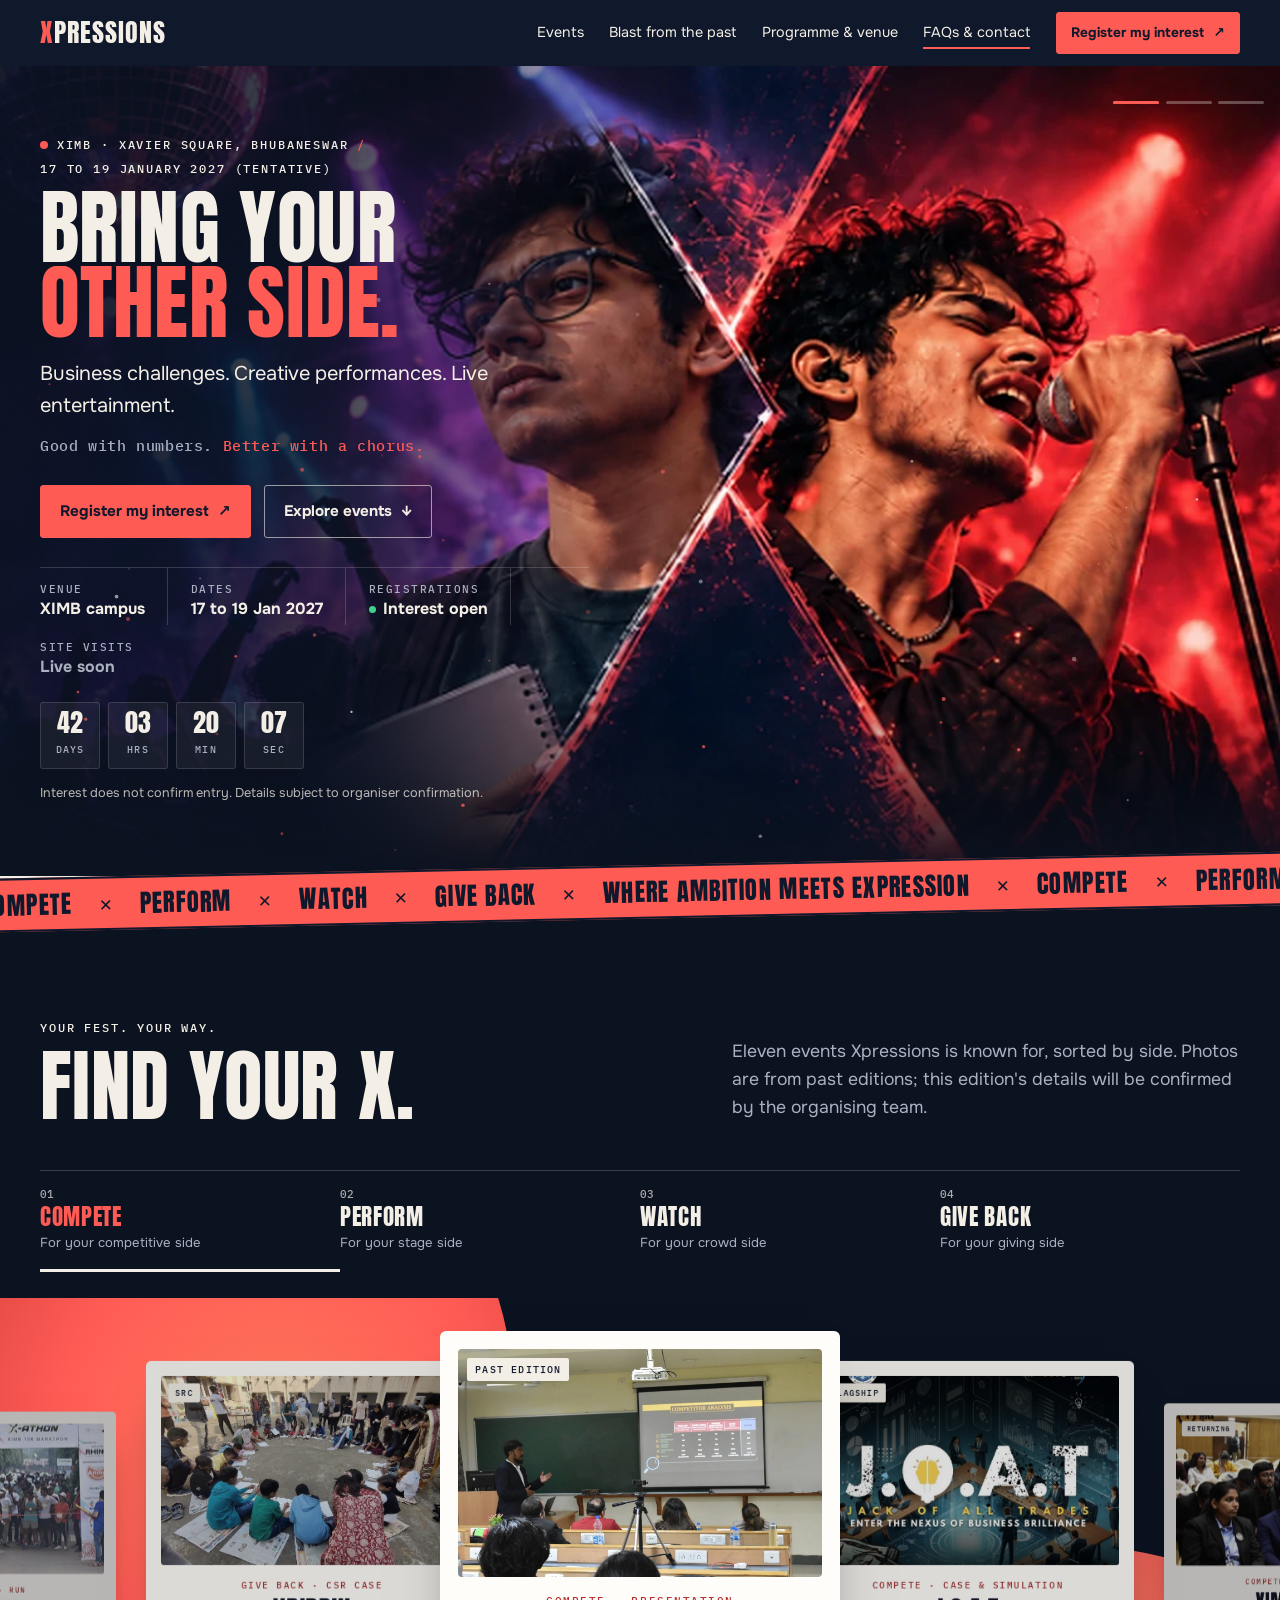
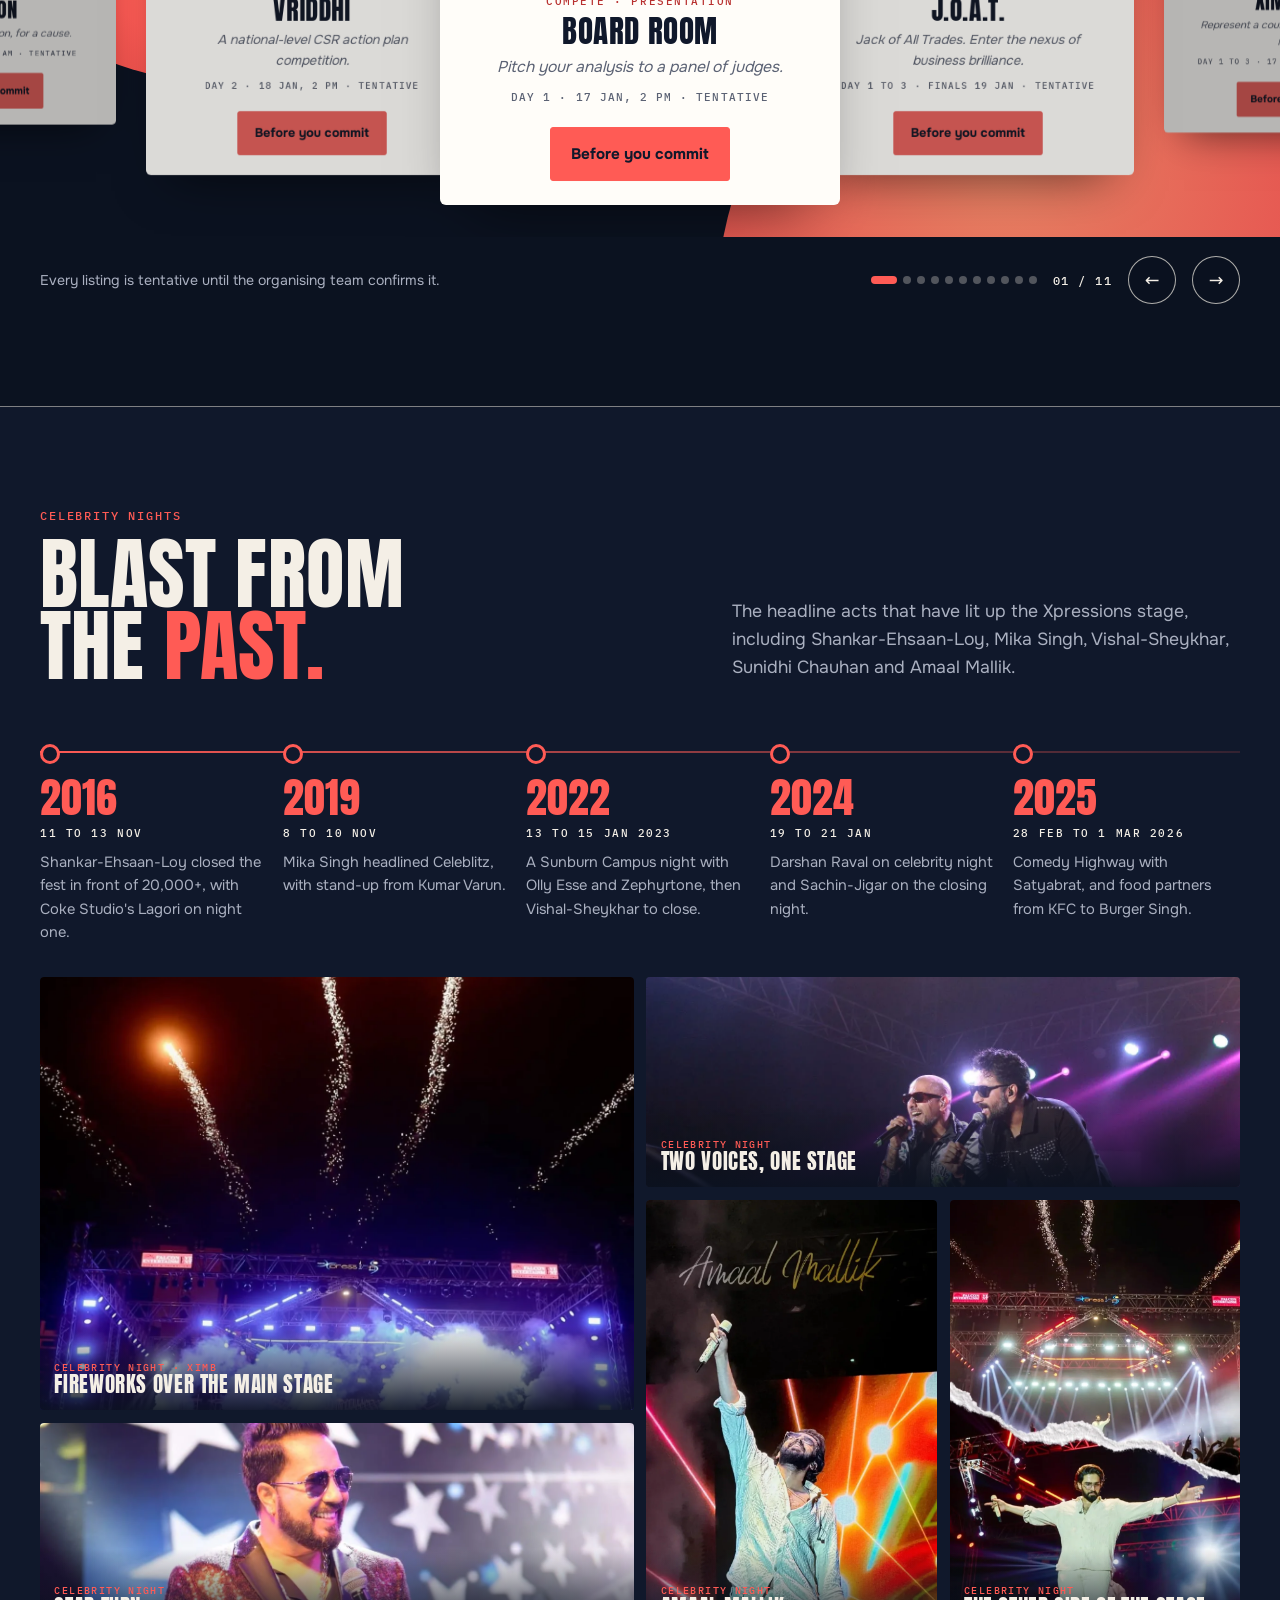
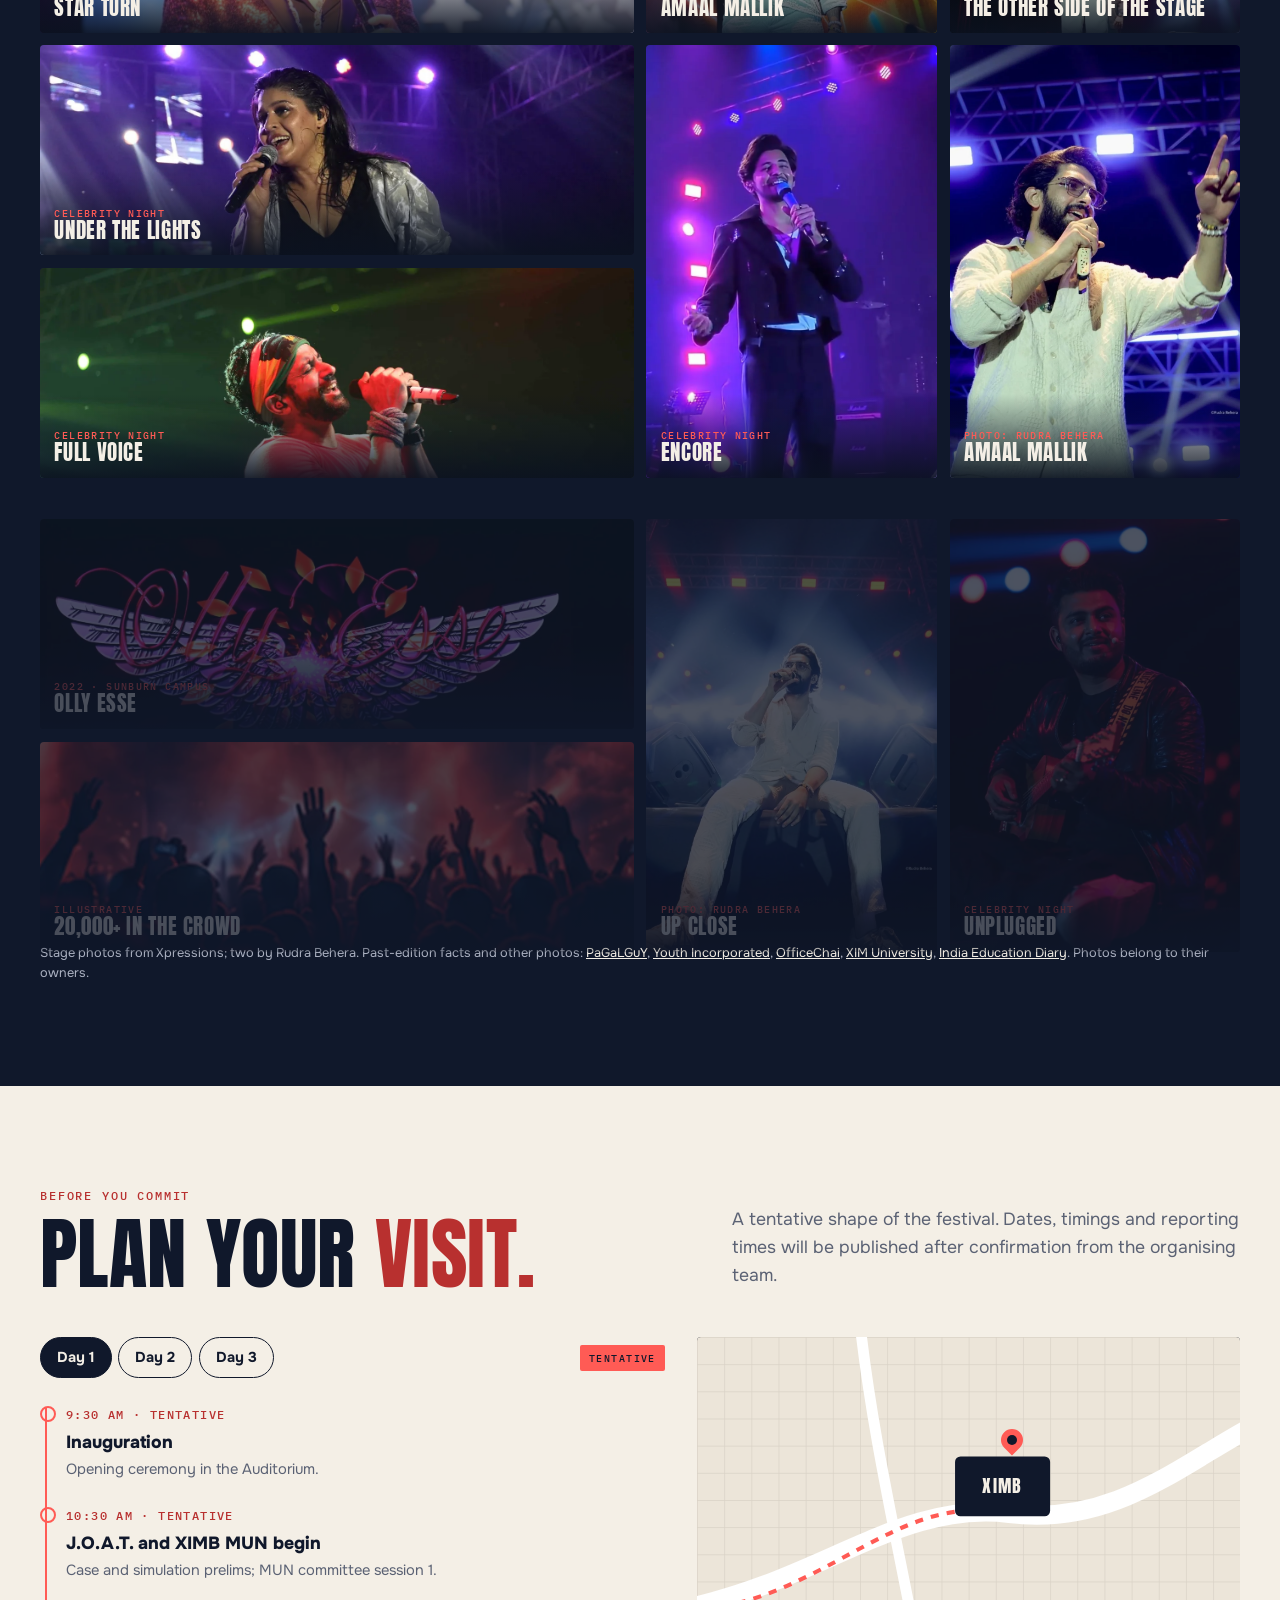
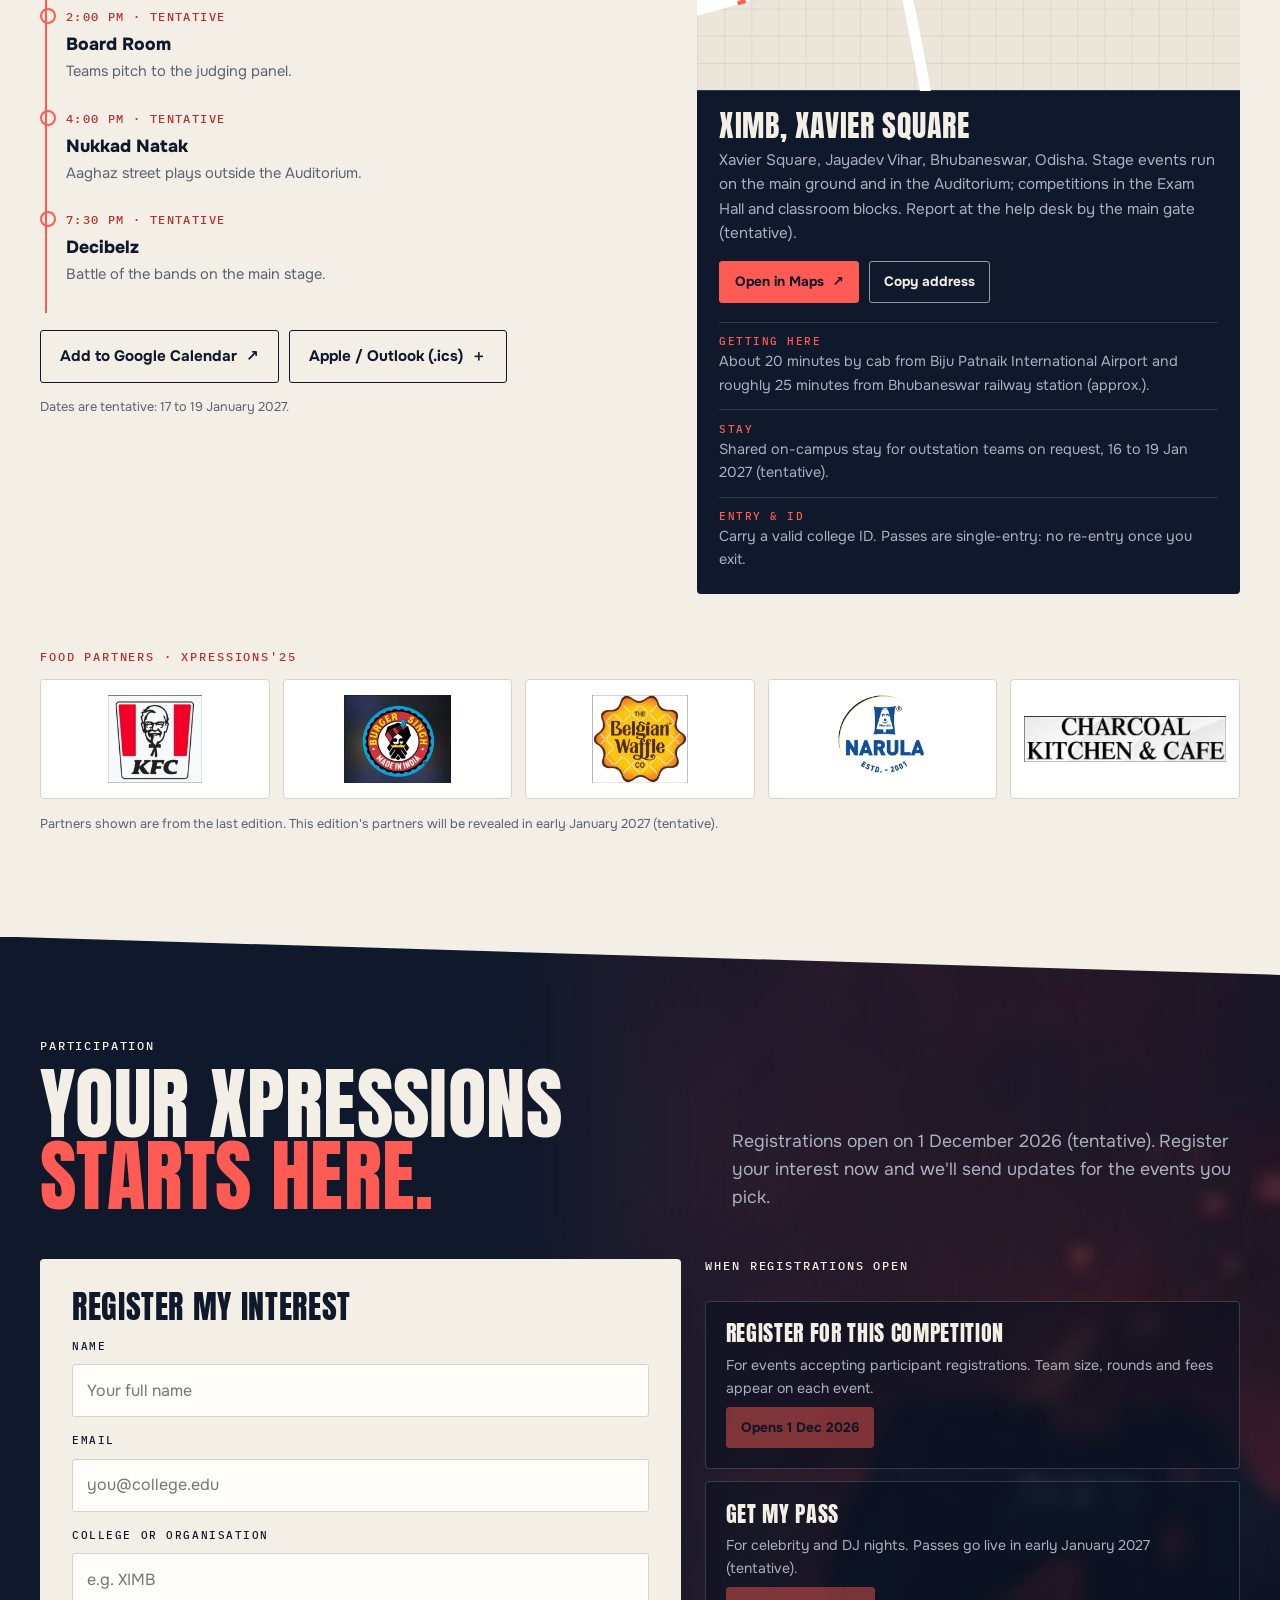
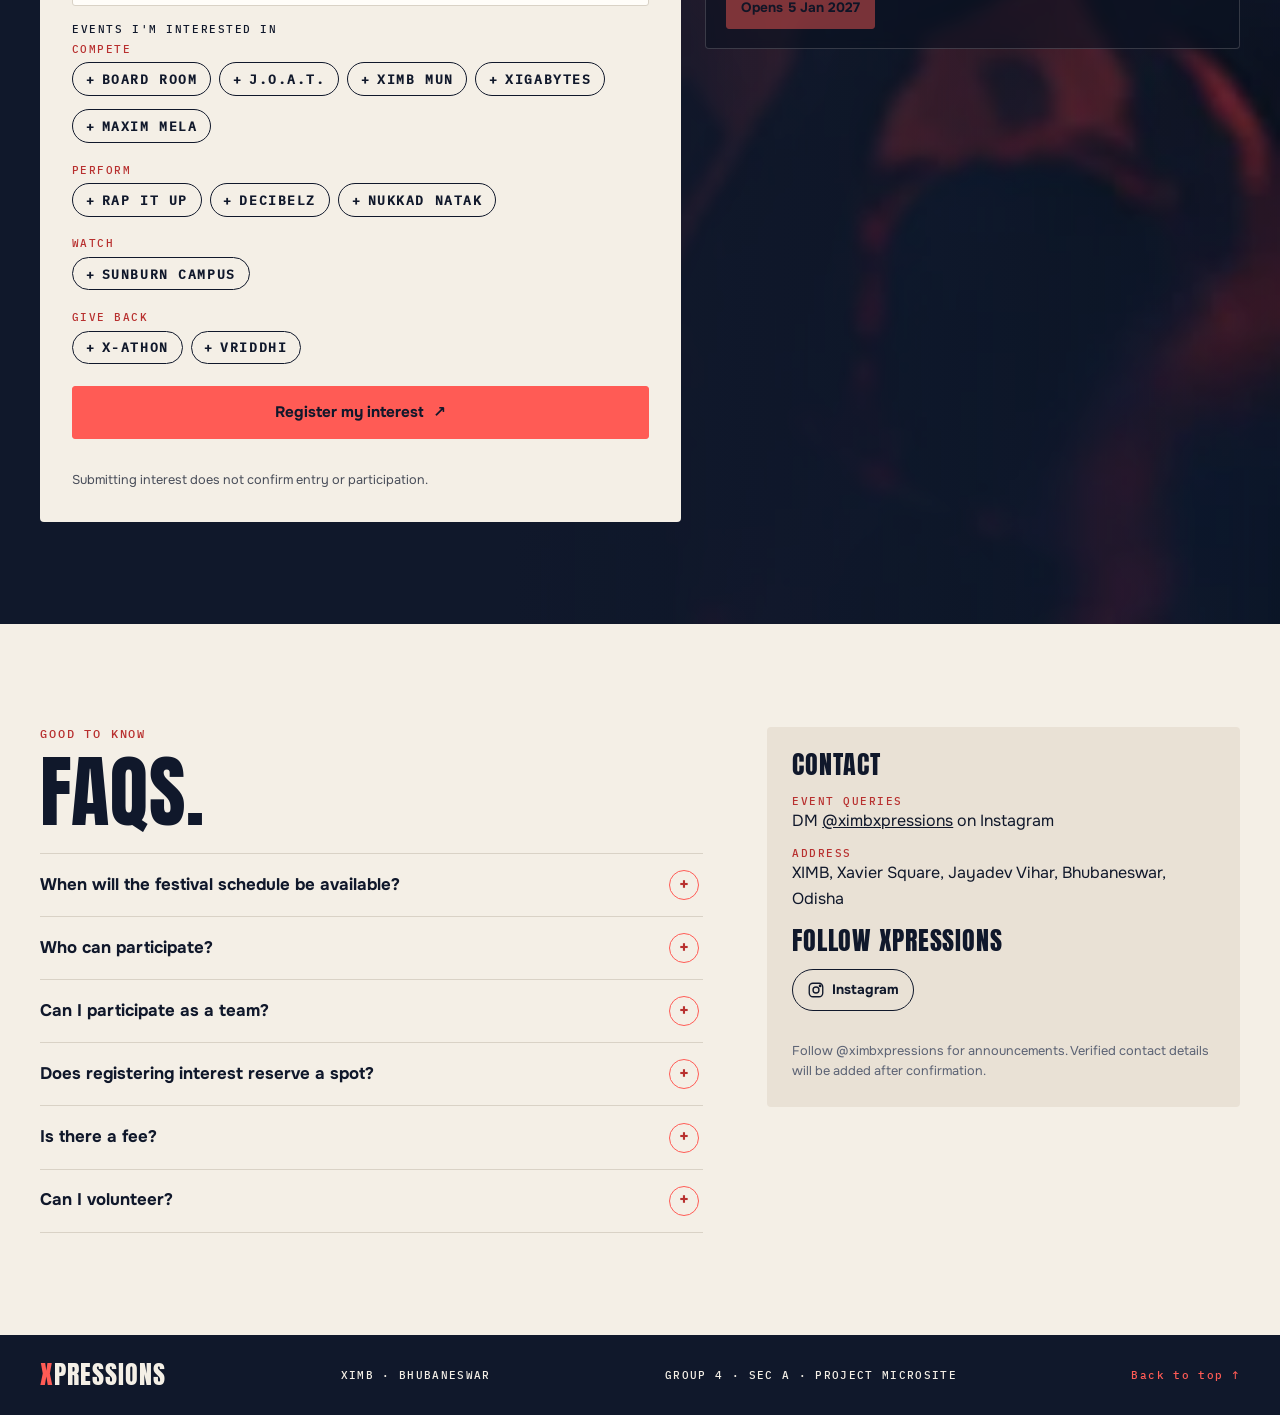
==== commit 8860fd1f: "Connect Google Form" ====
--- a/index.html
+++ b/index.html
@@ -54,7 +54,7 @@
     <div class="slide-dots" id="slide-dots" role="tablist" aria-label="Hero images"></div>
   </div>
   <div class="wrap hero-copy">
-    <p class="eyebrow"><span class="dot"></span>XIMB · XAVIER SQUARE, BHUBANESWAR <b>/</b> <span id="eyebrow-date">DATES TO BE ANNOUNCED</span></p>
+    <p class="eyebrow"><span class="dot"></span>XIMB · XAVIER SQUARE, BHUBANESWAR <b>/</b> <span id="eyebrow-date">17 TO 19 JANUARY 2027 (TENTATIVE)</span></p>
     <h1><span class="line"><span>BRING YOUR</span></span><span class="line"><em>OTHER SIDE.</em></span></h1>
     <p class="intro">Business challenges. Creative performances. Live entertainment.</p>
     <p class="swap" id="hero-caption" aria-live="polite"><span class="swap-a">Good with numbers.</span> <span class="swap-b">Better with a chorus.</span></p>
@@ -65,7 +65,7 @@
     <div class="hero-meta">
     <ul class="status" aria-label="Festival essentials">
       <li><small>Venue</small><strong>XIMB campus</strong></li>
-      <li><small>Dates</small><strong id="date-label">TBA</strong></li>
+      <li><small>Dates</small><strong id="date-label">17 to 19 Jan 2027</strong></li>
       <li><small>Registrations</small><strong><span class="live"></span>Interest open</strong></li>
       <li><small>Site visits</small><strong id="visit-count" class="visits">····</strong></li>
     </ul>
@@ -96,7 +96,7 @@
         <p class="eyebrow accent">YOUR FEST. YOUR WAY.</p>
         <h2>FIND YOUR <em>X.</em></h2>
       </div>
-      <p class="lede">The events Xpressions is known for, sorted by side. Formats are from past editions; this edition's details will be confirmed by the organising team.</p>
+      <p class="lede">Eleven events Xpressions is known for, sorted by side. Photos are from past editions; this edition's details will be confirmed by the organising team.</p>
     </div>
     <div class="tabs" role="tablist" aria-label="Festival experiences">
       <button role="tab" data-side="compete" aria-selected="true"><small>01</small><strong>COMPETE</strong><span>For your competitive side</span></button>
@@ -110,7 +110,7 @@
     <div class="slider-ctrl">
       <p class="tab-note" id="tab-note" aria-live="polite">Every listing is tentative until the organising team confirms it.</p>
       <div class="cflow-dots" id="cflow-dots" aria-hidden="true"></div>
-      <span class="cflow-count" id="cflow-count">01 / 25</span>
+      <span class="cflow-count" id="cflow-count">01 / 11</span>
       <button class="sl-btn" id="sl-prev" aria-label="Previous event">←</button>
       <button class="sl-btn" id="sl-next" aria-label="Next event">→</button>
     </div>
@@ -122,36 +122,36 @@
   <div class="wrap">
     <div class="split-head reveal">
       <div>
-        <p class="eyebrow accent">FROM PREVIOUS EDITIONS</p>
+        <p class="eyebrow accent">CELEBRITY NIGHTS</p>
         <h2>BLAST FROM<br>THE <em>PAST.</em></h2>
       </div>
-      <p class="lede">Eastern India's biggest B-school fest has drawn thousands of students, top B-schools and headline acts to XIMB. Here's a look back.</p>
-    </div>
-
-    <ol class="editions reveal" aria-label="Past editions">
-      <li><b>2016</b><span>11 to 13 Nov</span><p>About 3,000 students from XLRI, IIM Lucknow, IIM Shillong and more. Shankar-Ehsaan-Loy closed it in front of 20,000+.</p></li>
-      <li><b>2019</b><span>8 to 10 Nov</span><p>The 22nd edition: J.O.A.T., Maven, Decibelz, Aaghaz and a Celeblitz night with Mika Singh.</p></li>
-      <li><b>2021</b><span>19 to 20 Feb</span><p>A virtual edition with 450+ institutions, 24 events and prizes worth over ₹10 lakh.</p></li>
-      <li><b>2022</b><span>13 to 15 Jan 2023</span><p>A Sunburn Campus night and a closing set by Vishal-Sheykhar.</p></li>
+      <p class="lede">The headline acts that have lit up the Xpressions stage, including Shankar-Ehsaan-Loy, Mika Singh, Vishal-Sheykhar, Sunidhi Chauhan and Amaal Mallik.</p>
+    </div>
+
+    <ol class="editions reveal" aria-label="Past headline acts">
+      <li><b>2016</b><span>11 to 13 Nov</span><p>Shankar-Ehsaan-Loy closed the fest in front of 20,000+, with Coke Studio's Lagori on night one.</p></li>
+      <li><b>2019</b><span>8 to 10 Nov</span><p>Mika Singh headlined Celeblitz, with stand-up from Kumar Varun.</p></li>
+      <li><b>2022</b><span>13 to 15 Jan 2023</span><p>A Sunburn Campus night with Olly Esse and Zephyrtone, then Vishal-Sheykhar to close.</p></li>
       <li><b>2024</b><span>19 to 21 Jan</span><p>Darshan Raval on celebrity night and Sachin-Jigar on the closing night.</p></li>
+      <li><b>2025</b><span>28 Feb to 1 Mar 2026</span><p>Comedy Highway with Satyabrat, and food partners from KFC to Burger Singh.</p></li>
     </ol>
 
-    <div class="bento">
-      <figure class="tile tile-video reveal">
-        <video src="assets/stage.mp4" poster="assets/stage-poster.webp" autoplay muted loop playsinline aria-label="Clip of a lit stage during a cultural night"></video>
-        <button class="vid-toggle" aria-label="Pause video">❚❚</button>
-        <figcaption><small>CULTURAL NIGHT</small>The stage after dark</figcaption>
-      </figure>
-      <figure class="tile tile-wide reveal" data-lightbox><img src="https://media.youthincmag.com/images/ad569457-84ef-4043-8eba-56eab794ec34/large.webp" data-fallback="assets/crowd.webp" referrerpolicy="no-referrer" alt="A packed crowd with raised hands at the Xpressions 2016 closing night" loading="lazy"><figcaption><small>2016 · PHOTO: YOUTH INCORPORATED</small>20,000+ on closing night</figcaption></figure>
-      <figure class="tile reveal" data-lightbox><img src="https://www.pagalguy.com/wp-content/uploads/2023/01/IMG-20230123-WA0013-450x300.jpg" data-fallback="assets/stage-poster.webp" referrerpolicy="no-referrer" alt="The lit main stage with Sunburn Campus visuals at Xpressions 2022" loading="lazy"><figcaption><small>2022 · PHOTO: PAGALGUY</small>Sunburn Campus night</figcaption></figure>
-      <figure class="tile reveal" data-lightbox><img src="https://officechai.com/wp-content/uploads/2016/11/ximb.jpg" data-fallback="assets/hero-runway.webp" referrerpolicy="no-referrer" alt="The entrance gate of Xavier Institute of Management, Bhubaneswar" loading="lazy"><figcaption><small>PHOTO: OFFICECHAI</small>The home ground</figcaption></figure>
-      <figure class="tile reveal" data-lightbox><img src="https://xim.edu.in/wp-content/uploads/2020/01/expressions-2019.jpg" data-fallback="assets/hero-dance.webp" referrerpolicy="no-referrer" alt="Xpressions 2019 banner: Come be a part of Eastern India's biggest B-school fest" loading="lazy"><figcaption><small>2019 · XIM UNIVERSITY</small>Eastern India's biggest</figcaption></figure>
-      <figure class="tile reveal" data-lightbox><img src="assets/case.webp" alt="Illustration of students presenting a case" loading="lazy"><figcaption><small>FLAGSHIP · ILLUSTRATIVE</small>J.O.A.T.</figcaption></figure>
-      <figure class="tile reveal" data-lightbox><img src="assets/quiz.webp" alt="Illustration of a microphone at a quiz" loading="lazy"><figcaption><small>FLAGSHIP · ILLUSTRATIVE</small>Inquizzitive</figcaption></figure>
-      <figure class="tile reveal" data-lightbox><img src="assets/trade.webp" alt="Illustration of a laptop showing a market chart" loading="lazy"><figcaption><small>SINCE 2016 · ILLUSTRATIVE</small>Trade Wars</figcaption></figure>
-      <figure class="tile tile-wide reveal" data-lightbox><img src="assets/hero-runway.webp" alt="Illustration of two models on a lit runway" loading="lazy"><figcaption><small>EVERY EDITION · ILLUSTRATIVE</small>Carnival De Vogue</figcaption></figure>
-    </div>
-    <p class="fine credits">Past-edition facts and photos: <a href="https://www.pagalguy.com/?p=751977" target="_blank" rel="noopener">PaGaLGuY</a>, <a href="https://youthincmag.com/ximb-hosts-xpressions-biggest-b-school-fest" target="_blank" rel="noopener">Youth Incorporated</a>, <a href="https://officechai.com/miscellaneous/xpressions-management-cultural-fest-ximb-concludes/" target="_blank" rel="noopener">OfficeChai</a>, <a href="https://xim.edu.in/xpression/" target="_blank" rel="noopener">XIM University</a>, <a href="https://indiaeducationdiary.in/annual-xpressions-held-at-xim-university-bhubaneswar/" target="_blank" rel="noopener">India Education Diary</a>. Photos belong to their owners.</p>
+    <div class="bento celeb">
+      <figure class="tile tile-wide tile-tall reveal" data-lightbox><img src="assets/celeb-fireworks.webp" alt="Fireworks over the Xpressions main stage during a celebrity night" loading="lazy"><figcaption><small>CELEBRITY NIGHT · XIMB</small>Fireworks over the main stage</figcaption></figure>
+      <figure class="tile tile-wide reveal" data-lightbox><img src="assets/celeb-duo.webp" alt="Two headline singers performing together on the Xpressions stage" loading="lazy"><figcaption><small>CELEBRITY NIGHT</small>Two voices, one stage</figcaption></figure>
+      <figure class="tile tile-tall reveal" data-lightbox><img src="assets/celeb-amaal-name.webp" alt="Amaal Mallik pointing to the sky, his name on the screen behind" loading="lazy"><figcaption><small>CELEBRITY NIGHT</small>Amaal Mallik</figcaption></figure>
+      <figure class="tile tile-wide reveal" data-lightbox><img src="assets/celeb-sparkle.webp" alt="A headline singer in a sequinned jacket smiling on stage" loading="lazy"><figcaption><small>CELEBRITY NIGHT</small>Star turn</figcaption></figure>
+      <figure class="tile tile-wide reveal" data-lightbox><img src="assets/celeb-sunidhi.webp" alt="A headline singer performing under purple stage lights" loading="lazy"><figcaption><small>CELEBRITY NIGHT</small>Under the lights</figcaption></figure>
+      <figure class="tile tile-tall reveal" data-lightbox><img src="assets/celeb-amaal-split.webp" alt="Split photo of the Xpressions stage and Amaal Mallik with arms wide" loading="lazy"><figcaption><small>CELEBRITY NIGHT</small>The other side of the stage</figcaption></figure>
+      <figure class="tile tile-tall reveal" data-lightbox><img src="assets/celeb-darshan.webp" alt="A headline singer performing on the Xpressions stage" loading="lazy"><figcaption><small>CELEBRITY NIGHT</small>Encore</figcaption></figure>
+      <figure class="tile tile-wide reveal" data-lightbox><img src="assets/celeb-headband.webp" alt="A headline singer in a bandana singing into the mic" loading="lazy"><figcaption><small>CELEBRITY NIGHT</small>Full voice</figcaption></figure>
+      <figure class="tile tile-wide reveal" data-lightbox><img src="assets/ev-sunburn.webp" alt="DJ Olly Esse at the Sunburn Campus console, her name on the screen" loading="lazy"><figcaption><small>2022 · SUNBURN CAMPUS</small>Olly Esse</figcaption></figure>
+      <figure class="tile tile-tall reveal" data-lightbox><img src="assets/celeb-amaal-point.webp" alt="Amaal Mallik singing and pointing to the crowd" loading="lazy"><figcaption><small>PHOTO: RUDRA BEHERA</small>Amaal Mallik</figcaption></figure>
+      <figure class="tile tile-tall reveal" data-lightbox><img src="assets/celeb-amaal-seated.webp" alt="Amaal Mallik seated at the edge of the stage, singing" loading="lazy"><figcaption><small>PHOTO: RUDRA BEHERA</small>Up close</figcaption></figure>
+      <figure class="tile tile-wide reveal" data-lightbox><img src="https://media.youthincmag.com/images/ad569457-84ef-4043-8eba-56eab794ec34/large.webp" data-fallback="assets/crowd.webp" referrerpolicy="no-referrer" alt="A packed crowd with raised hands at the 2016 closing concert" loading="lazy"><figcaption><small>2016 · PHOTO: YOUTH INCORPORATED</small>20,000+ in the crowd</figcaption></figure>
+      <figure class="tile tile-tall reveal" data-lightbox><img src="assets/celeb-guitar.webp" alt="A guest artist playing acoustic guitar on stage" loading="lazy"><figcaption><small>CELEBRITY NIGHT</small>Unplugged</figcaption></figure>
+    </div>
+    <p class="fine credits">Stage photos from Xpressions; two by Rudra Behera. Past-edition facts and other photos: <a href="https://www.pagalguy.com/?p=751977" target="_blank" rel="noopener">PaGaLGuY</a>, <a href="https://youthincmag.com/ximb-hosts-xpressions-biggest-b-school-fest" target="_blank" rel="noopener">Youth Incorporated</a>, <a href="https://officechai.com/miscellaneous/xpressions-management-cultural-fest-ximb-concludes/" target="_blank" rel="noopener">OfficeChai</a>, <a href="https://xim.edu.in/xpression/" target="_blank" rel="noopener">XIM University</a>, <a href="https://indiaeducationdiary.in/annual-xpressions-held-at-xim-university-bhubaneswar/" target="_blank" rel="noopener">India Education Diary</a>. Photos belong to their owners.</p>
   </div>
 </section>
 
@@ -177,7 +177,7 @@
         <a class="btn btn-line" id="cal-google" target="_blank" rel="noopener" href="#">Add to Google Calendar <i>↗</i></a>
         <button class="btn btn-line" id="cal-ics" type="button">Apple / Outlook (.ics) <i>＋</i></button>
       </div>
-      <p class="fine dark" id="cal-note">Dates shown are placeholders until the organising team confirms them.</p>
+      <p class="fine dark" id="cal-note">Dates are tentative: 17 to 19 January 2027.</p>
     </div>
     <div class="venue reveal">
       <div class="map" aria-hidden="true">
@@ -194,17 +194,28 @@
         <span class="pin"><span></span></span>
       </div>
       <h3>XIMB, Xavier Square</h3>
-      <p>Xavier University Bhubaneswar campus, Bhubaneswar, Odisha. Event rooms, entry gate and reporting desk details are TBA.</p>
+      <p>Xavier Square, Jayadev Vihar, Bhubaneswar, Odisha. Stage events run on the main ground and in the Auditorium; competitions in the Exam Hall and classroom blocks. Report at the help desk by the main gate (tentative).</p>
       <div class="venue-actions">
         <a class="btn btn-sm" href="https://www.google.com/maps/search/?api=1&amp;query=XIMB%20Xavier%20Square%20Bhubaneswar" target="_blank" rel="noopener">Open in Maps <i>↗</i></a>
         <button class="btn btn-sm btn-line" id="copy-address">Copy address</button>
       </div>
       <dl class="facts">
-        <div><dt>Getting here</dt><dd>Bhubaneswar is served by Biju Patnaik International Airport and Bhubaneswar railway station. Detailed travel guidance is TBA.</dd></div>
-        <div><dt>Stay</dt><dd>Accommodation for visiting teams: TBA</dd></div>
-        <div><dt>Entry &amp; ID</dt><dd>Carry a valid college ID. Final entry rules: TBA</dd></div>
+        <div><dt>Getting here</dt><dd>About 20 minutes by cab from Biju Patnaik International Airport and roughly 25 minutes from Bhubaneswar railway station (approx.).</dd></div>
+        <div><dt>Stay</dt><dd>Shared on-campus stay for outstation teams on request, 16 to 19 Jan 2027 (tentative).</dd></div>
+        <div><dt>Entry &amp; ID</dt><dd>Carry a valid college ID. Passes are single-entry: no re-entry once you exit.</dd></div>
       </dl>
     </div>
+  </div>
+  <div class="partners reveal">
+    <p class="eyebrow accent">FOOD PARTNERS · XPRESSIONS'25</p>
+    <ul>
+      <li><img src="assets/partner-kfc.webp" alt="KFC" loading="lazy"></li>
+      <li><img src="assets/partner-burgersingh.webp" alt="Burger Singh" loading="lazy"></li>
+      <li><img src="assets/partner-belgian.webp" alt="The Belgian Waffle Co" loading="lazy"></li>
+      <li><img src="assets/partner-narula.webp" alt="Narula's" loading="lazy"></li>
+      <li><img src="assets/partner-charcoal.webp" alt="Charcoal Kitchen &amp; Cafe" loading="lazy"></li>
+    </ul>
+    <p class="fine dark">Partners shown are from the last edition. This edition's partners will be revealed in early January 2027 (tentative).</p>
   </div>
 </section>
 
@@ -216,7 +227,7 @@
         <p class="eyebrow">PARTICIPATION</p>
         <h2>YOUR XPRESSIONS<br><em>STARTS HERE.</em></h2>
       </div>
-      <p class="lede">Registrations have not opened yet. Register your interest and we'll send you updates for the events you pick.</p>
+      <p class="lede">Registrations open on 1 December 2026 (tentative). Register your interest now and we'll send updates for the events you pick.</p>
     </div>
 
     <div class="reg">
@@ -226,13 +237,8 @@
         <div class="field"><label for="f-email">Email</label><input id="f-email" name="email" type="email" autocomplete="email" required placeholder="you@college.edu"></div>
         <div class="field"><label for="f-college">College or organisation</label><input id="f-college" name="college" autocomplete="organization" required placeholder="e.g. XIMB"></div>
         <fieldset class="field">
-          <legend>I'm interested in</legend>
-          <div class="chips" id="interest-chips">
-            <label><input type="checkbox" name="interests" value="Compete" id="i-compete"><span>Compete</span></label>
-            <label><input type="checkbox" name="interests" value="Perform" id="i-perform"><span>Perform</span></label>
-            <label><input type="checkbox" name="interests" value="Watch" id="i-watch"><span>Watch</span></label>
-            <label><input type="checkbox" name="interests" value="Give back" id="i-give-back"><span>Give back</span></label>
-          </div>
+          <legend>Events I'm interested in</legend>
+          <div class="event-picks" id="interest-chips"></div>
         </fieldset>
         <p class="error" id="form-error" role="alert" hidden></p>
         <button class="btn btn-full" type="submit">Register my interest <i>↗</i></button>
@@ -247,8 +253,8 @@
       </form>
       <div class="later reveal">
         <p class="eyebrow">WHEN REGISTRATIONS OPEN</p>
-        <div class="later-card"><h4>Register for this competition</h4><p>For events accepting participant registrations. Eligibility, team size and fees appear on each event.</p><button class="btn btn-sm" disabled>Opens soon</button></div>
-        <div class="later-card"><h4>Get my pass</h4><p>For experiences that need a pass. Availability and price are TBA.</p><button class="btn btn-sm" disabled>Opens soon</button></div>
+        <div class="later-card"><h4>Register for this competition</h4><p>For events accepting participant registrations. Team size, rounds and fees appear on each event.</p><button class="btn btn-sm" disabled>Opens 1 Dec 2026</button></div>
+        <div class="later-card"><h4>Get my pass</h4><p>For celebrity and DJ nights. Passes go live in early January 2027 (tentative).</p><button class="btn btn-sm" disabled>Opens 5 Jan 2027</button></div>
         <a class="ext-form" id="ext-form" hidden target="_blank" rel="noopener">Prefer Google Forms? Open the interest form <i>↗</i></a>
       </div>
     </div>
@@ -262,19 +268,18 @@
       <p class="eyebrow accent">GOOD TO KNOW</p>
       <h2>FAQs.</h2>
       <div class="faqs">
-        <details><summary>When will the festival schedule be available?</summary><div><p>Dates and timings will be added under Plan your visit once the organising team confirms them. Register your interest to hear first.</p></div></details>
-        <details><summary>Who can participate?</summary><div><p>Most competitions are open to students from other colleges and B-schools. Eligibility varies by event and will be listed on each event card.</p></div></details>
+        <details><summary>When will the festival schedule be available?</summary><div><p>A tentative schedule for 17 to 19 January 2027 is under Plan your visit. Final timings are expected by 1 January 2027. Register your interest to hear first.</p></div></details>
+        <details><summary>Who can participate?</summary><div><p>Competitions are open to college and B-school students from across India. Each event card lists its team size and format.</p></div></details>
         <details><summary>Can I participate as a team?</summary><div><p>Team sizes vary by event. Check the event rules once they're published.</p></div></details>
         <details><summary>Does registering interest reserve a spot?</summary><div><p>No. Interest submissions only tell us you'd like to participate or attend. Entry and competition registration follow the organisers' confirmed process.</p></div></details>
-        <details><summary>Is there a fee?</summary><div><p>Fees and deadlines will be shared per event after confirmation.</p></div></details>
-        <details><summary>Can I volunteer?</summary><div><p>Volunteer roles will be listed under Give Back if confirmed by the organisers. Pick Give back in the interest form to get updates.</p></div></details>
+        <details><summary>Is there a fee?</summary><div><p>Fees vary by event and will be listed when registrations open on 1 December 2026 (tentative).</p></div></details>
+        <details><summary>Can I volunteer?</summary><div><p>Yes. Tick X-Athon or Vriddhi in the interest form and the Social Responsibility Cell will reach out about volunteering.</p></div></details>
       </div>
     </div>
     <aside class="contact">
       <h3>Contact</h3>
       <ul class="contact-list">
-        <li><small>Organising committee</small><span>Email: <em class="tba-text">to be added</em></span></li>
-        <li><small>Event queries</small><span>Phone: <em class="tba-text">to be added</em></span></li>
+        <li><small>Event queries</small><span>DM <a href="https://www.instagram.com/ximbxpressions?psln=dXdjOTYwaTBsMHRn" target="_blank" rel="noopener">@ximbxpressions</a> on Instagram</span></li>
         <li><small>Address</small><span>XIMB, Xavier Square, Jayadev Vihar, Bhubaneswar, Odisha</span></li>
       </ul>
       <h3>Follow Xpressions</h3>
--- a/styles.css
+++ b/styles.css
@@ -270,6 +270,14 @@
 .tile-wide{grid-column:span 2}
 .tile-tall{grid-row:span 2}
 .bento{grid-auto-flow:dense}
+.bento.celeb{grid-auto-rows:210px}
+.bento.celeb img{object-position:50% 25%}
+.partners{margin-top:clamp(2.5rem,5vw,3.5rem)}
+.partners ul{list-style:none;padding:0;margin:.4rem 0 0;display:grid;grid-template-columns:repeat(5,1fr);gap:.8rem}
+.partners li{background:#fff;border:1px solid var(--line);border-radius:4px;height:120px;display:flex;align-items:center;justify-content:center;padding:.8rem;min-width:0;transition:transform .3s var(--ease),box-shadow .3s}
+.partners li:hover{transform:translateY(-4px);box-shadow:0 14px 30px -18px rgba(16,24,43,.5)}
+.partners img{max-height:88px;max-width:100%;width:auto;height:auto;object-fit:contain}
+.partners .fine{margin-top:.9rem}
 .editions{list-style:none;padding:0;margin:0 0 2rem;display:grid;grid-template-columns:repeat(auto-fit,minmax(190px,1fr));gap:1rem;position:relative}
 .editions::before{content:"";position:absolute;left:0;right:0;top:1.35rem;height:2px;background:linear-gradient(90deg,var(--coral),rgba(255,91,85,.15))}
 .editions li{position:relative;padding-top:3rem;min-width:0}
@@ -356,6 +364,11 @@
 .chips input:checked+span{background:var(--navy);color:var(--ivory)}
 .chips input:checked+span::before{transform:rotate(45deg);color:var(--coral)}
 .chips input:focus-visible+span{outline:3px solid #2aa3c4;outline-offset:2px}
+.event-picks{display:grid;gap:.9rem}
+.pick-group p{font:500 .66rem var(--mono);letter-spacing:.14em;text-transform:uppercase;color:var(--red);margin:0 0 .4rem}
+.pick-group .chips span{padding:.42rem .8rem;font-size:.84rem}
+.ev-when{font:500 .66rem var(--mono);letter-spacing:.1em;text-transform:uppercase;color:var(--muted);margin-top:.2rem}
+.checklist dd.tent{font-family:var(--body);font-style:italic}
 .error{color:var(--red);font-weight:700;font-size:.88rem}
 .ack{position:absolute;inset:0;background:var(--ivory);border-radius:4px;display:grid;place-content:center;justify-items:center;text-align:center;padding:2rem;gap:.6rem;animation:fade .5s var(--ease) both}
 .ack svg{width:64px;height:64px;fill:none;stroke:var(--coral);stroke-width:3;stroke-linecap:round;stroke-linejoin:round}
@@ -459,6 +472,8 @@
   .bento{grid-auto-rows:160px}
   .tile-video{grid-row:span 2}
   .editions{grid-template-columns:1fr !important}
+  .partners ul{grid-template-columns:repeat(2,1fr)}
+  .bento.celeb{grid-auto-rows:170px}
   .editions::before{left:6px;right:auto;top:1rem;bottom:1rem;width:2px;height:auto}
   .editions li{padding:0 0 0 2rem}
   .editions li::before{top:.4rem}
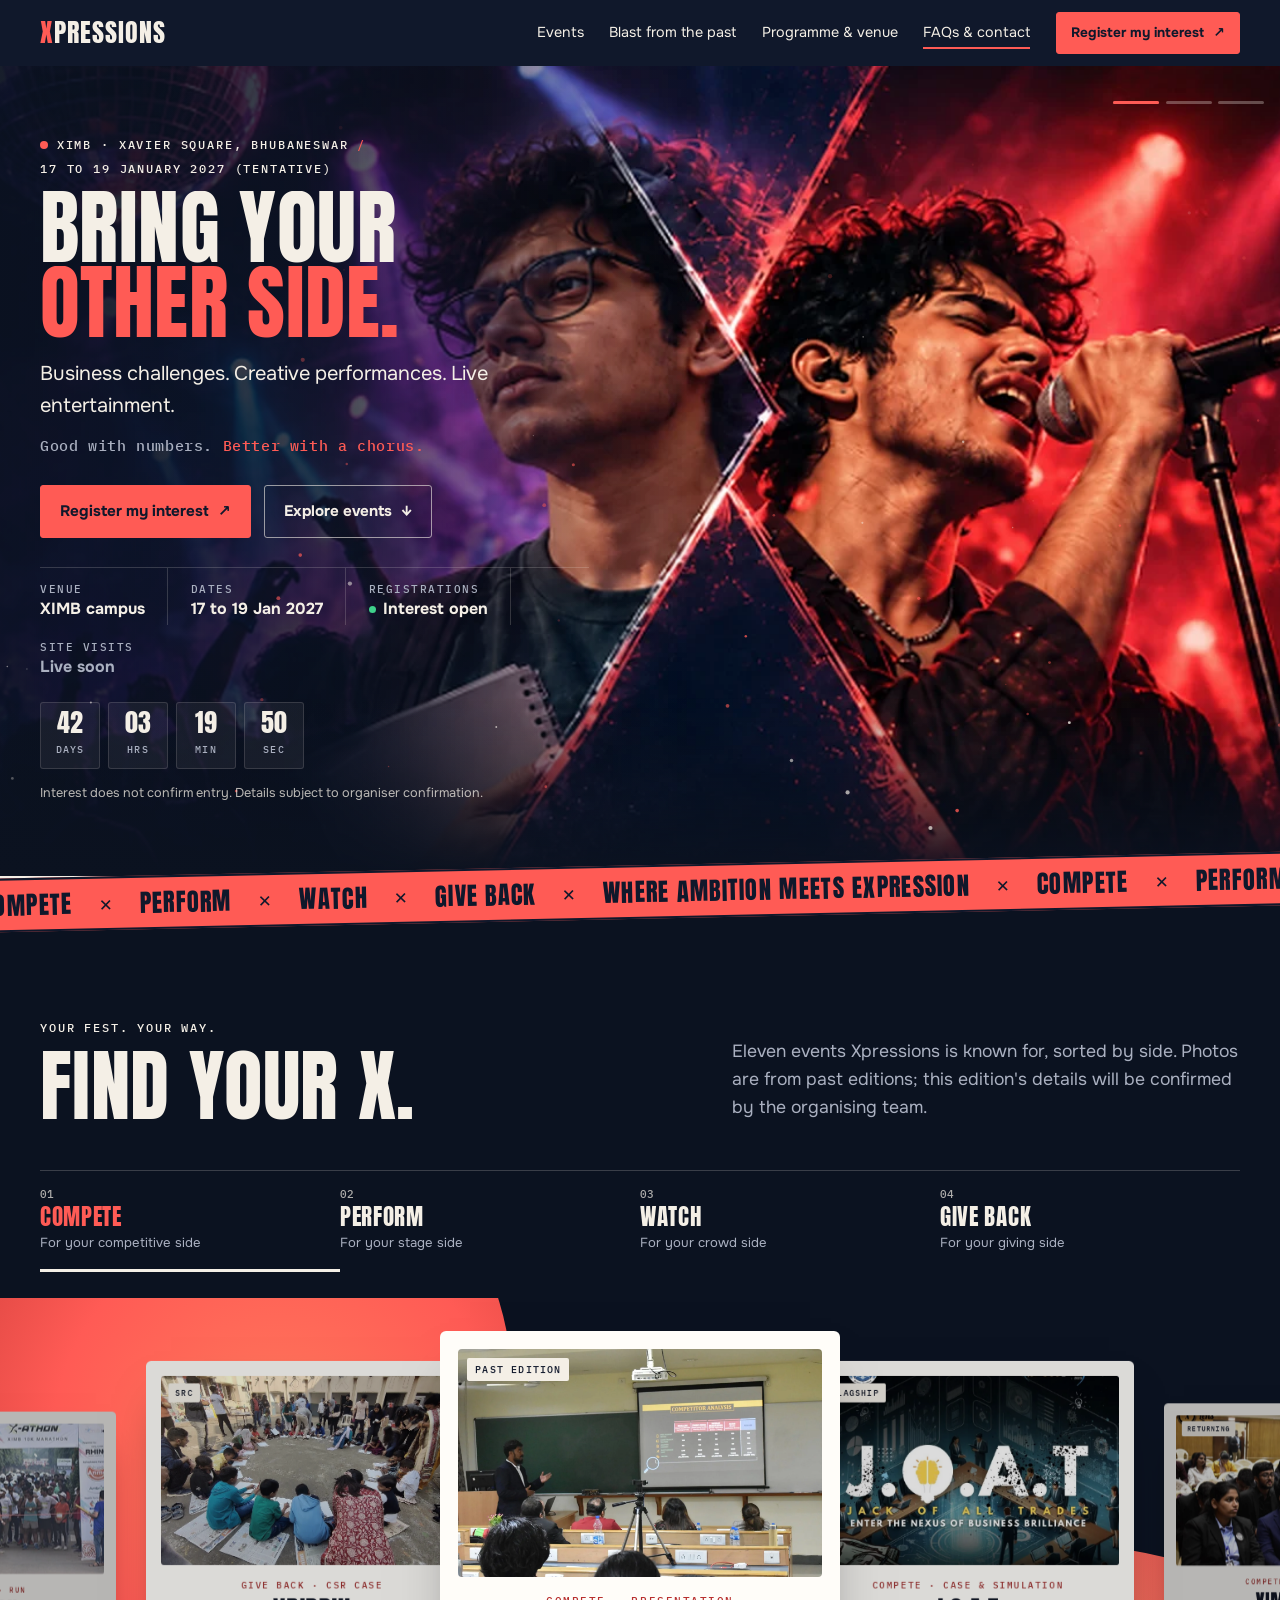
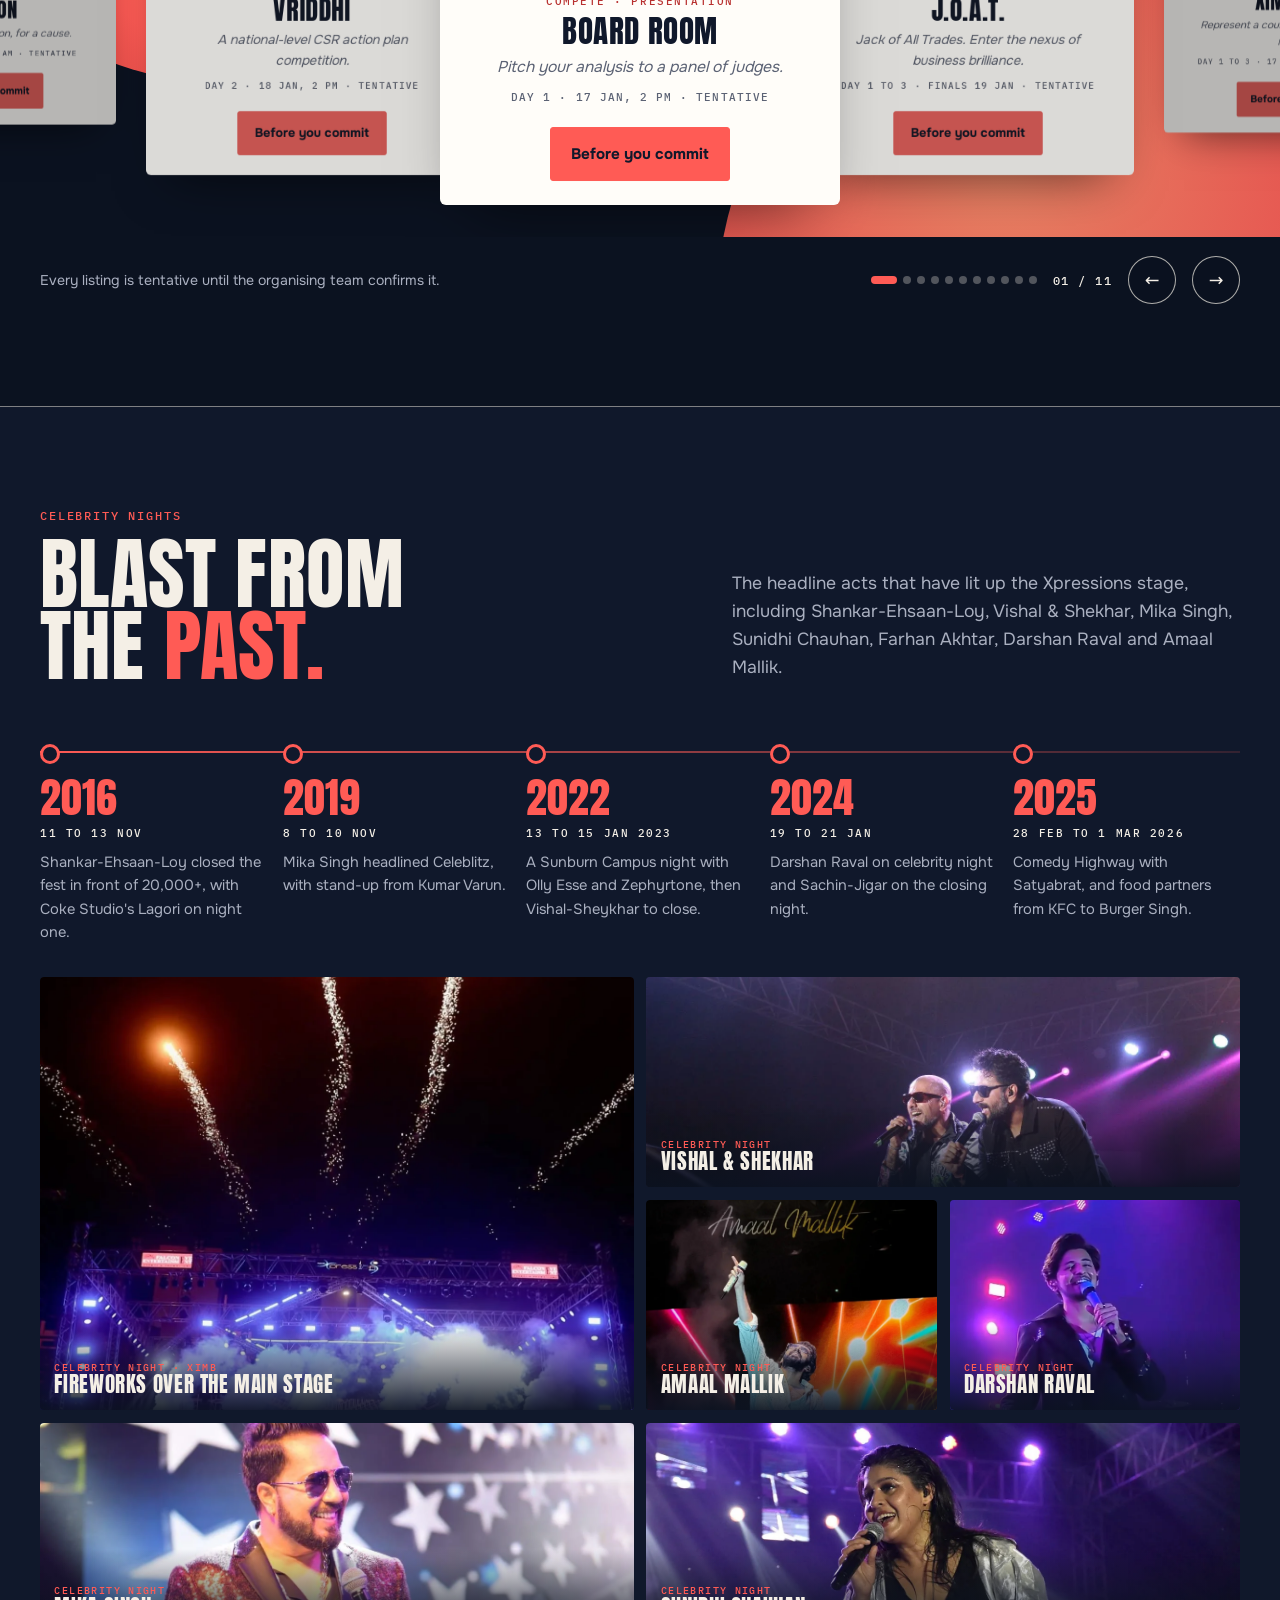
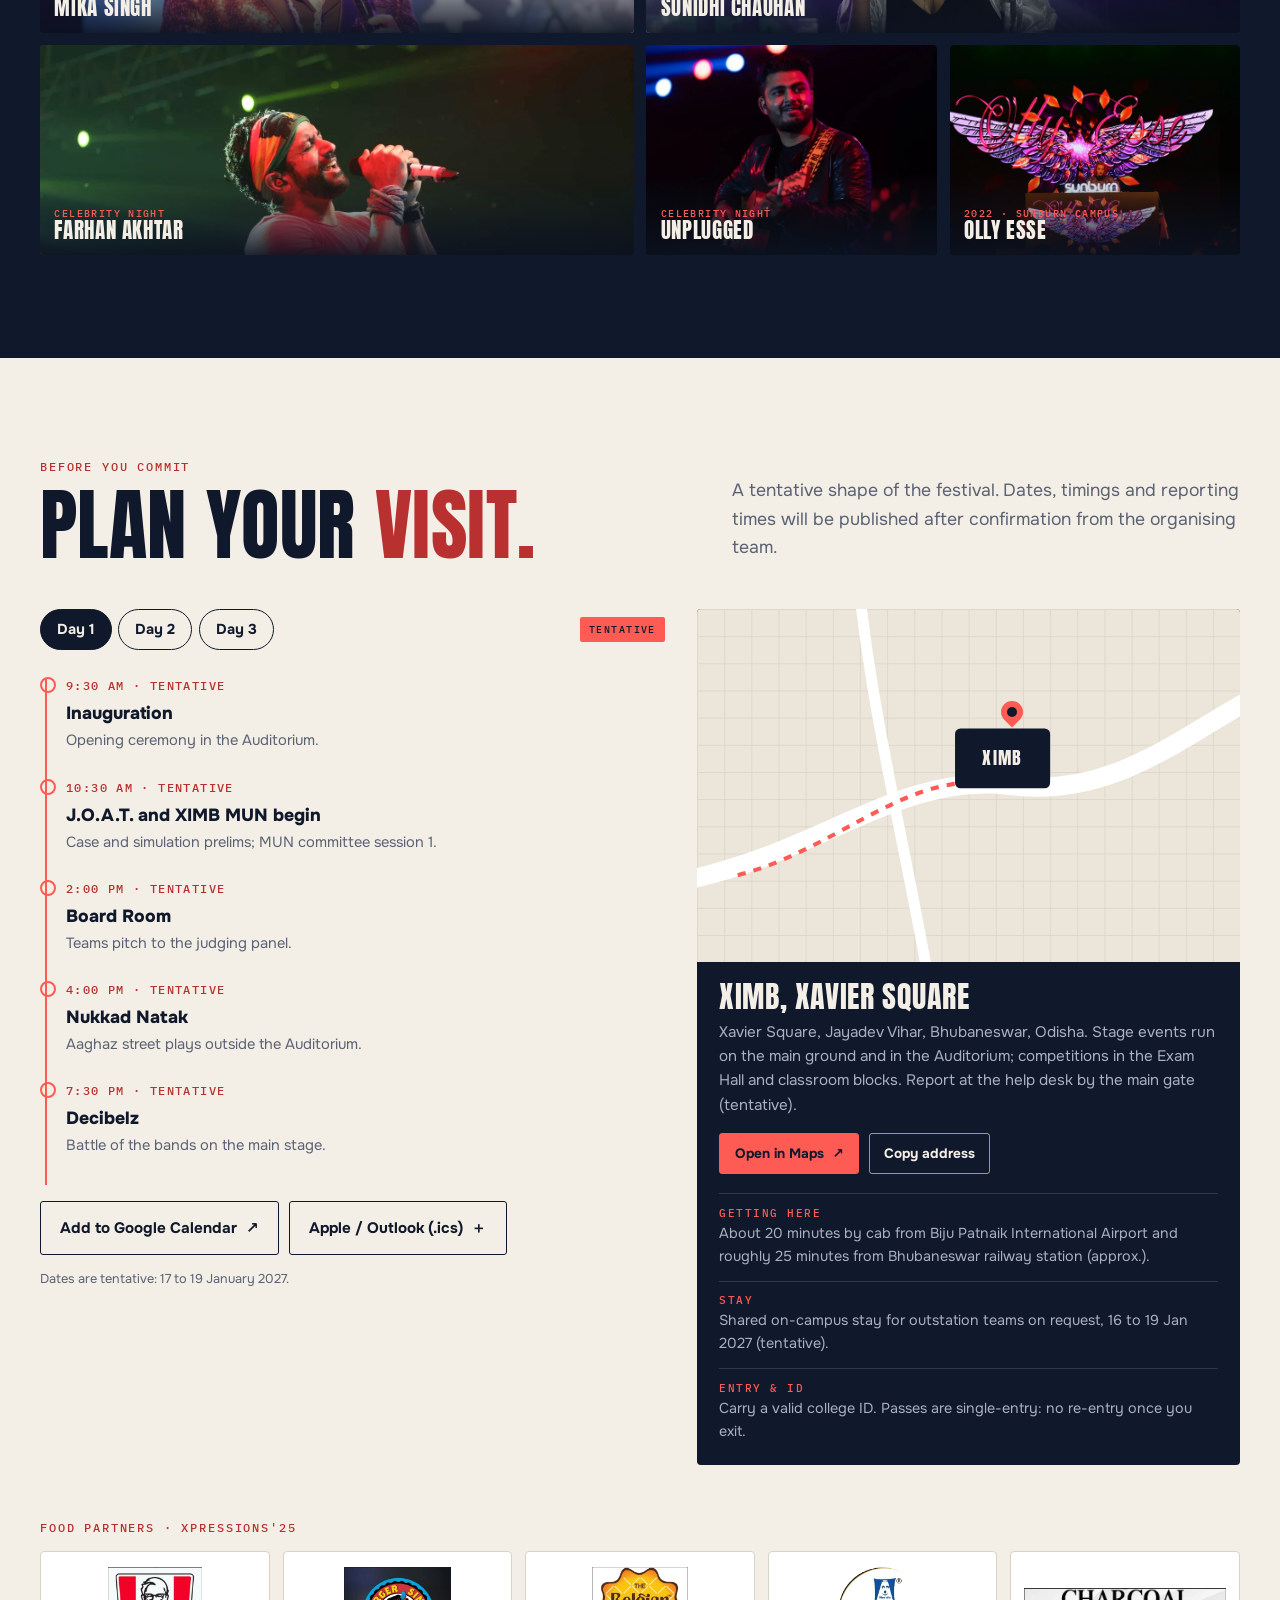
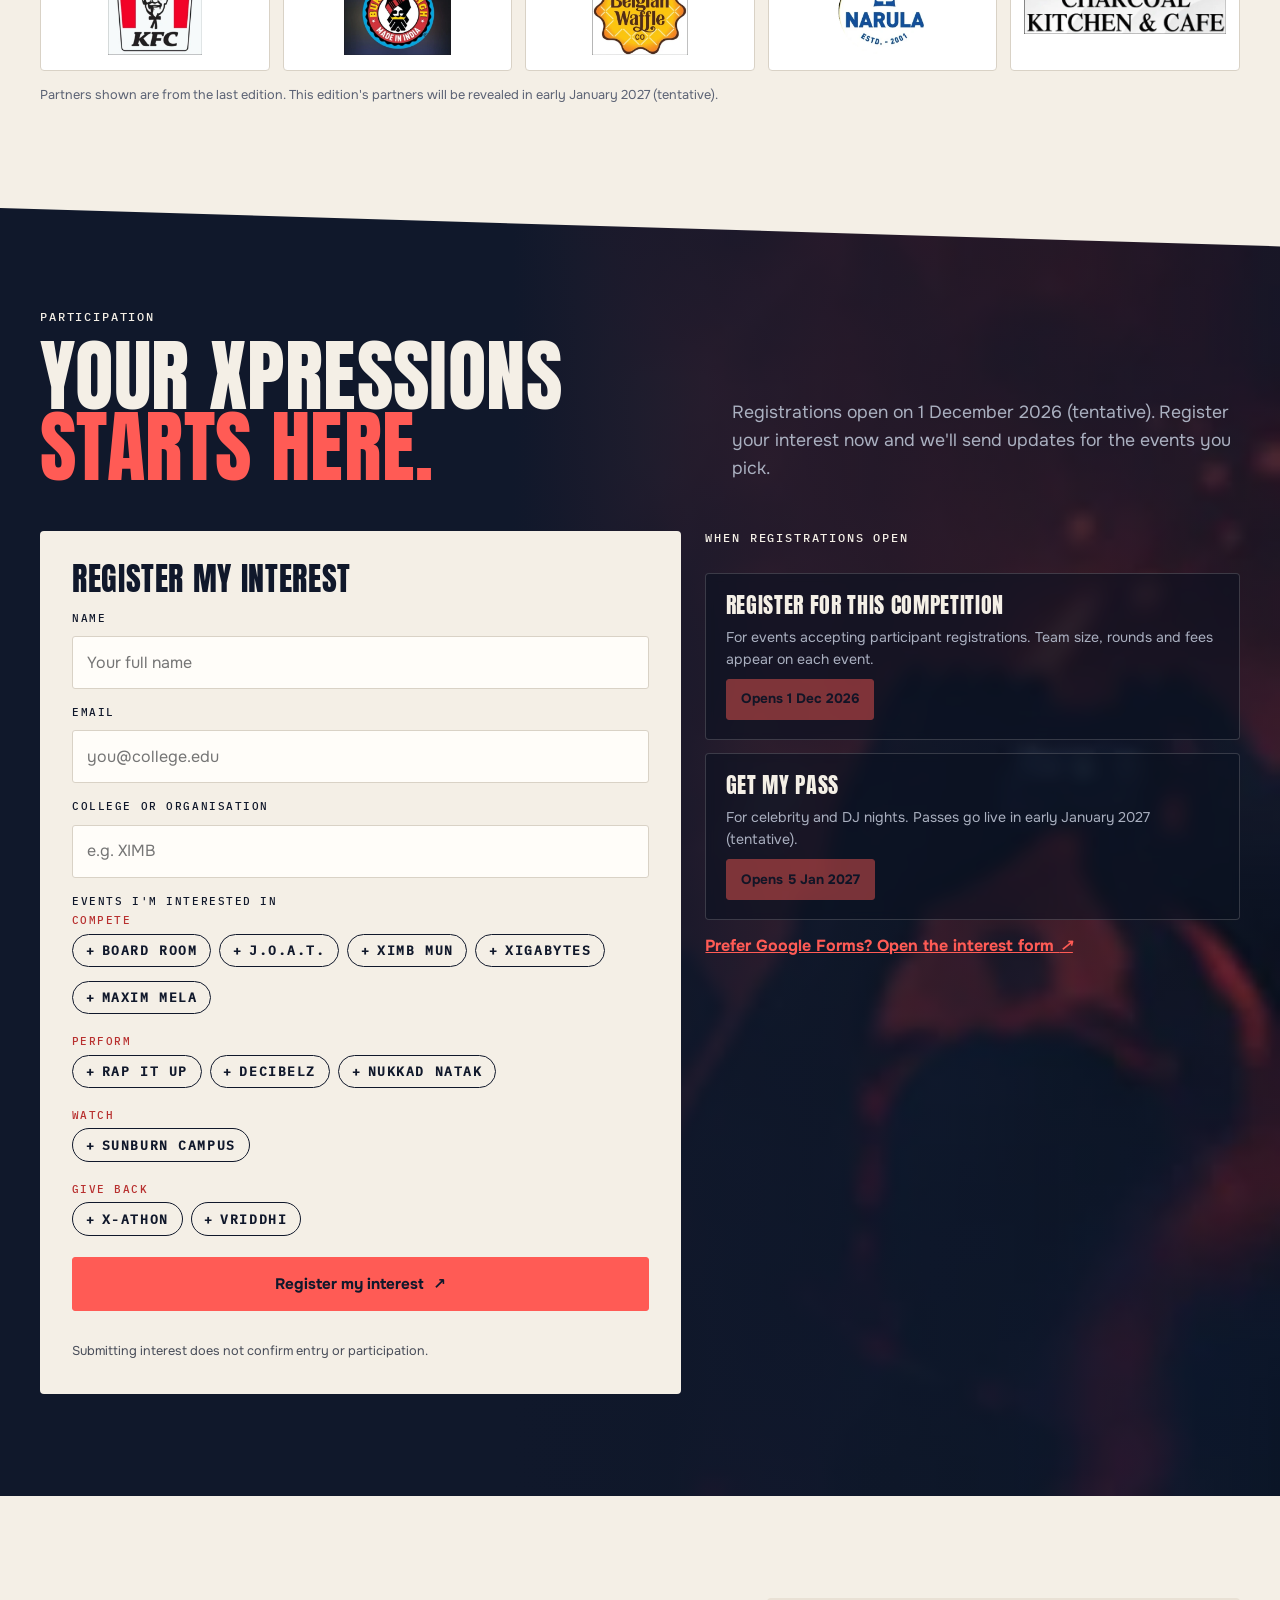
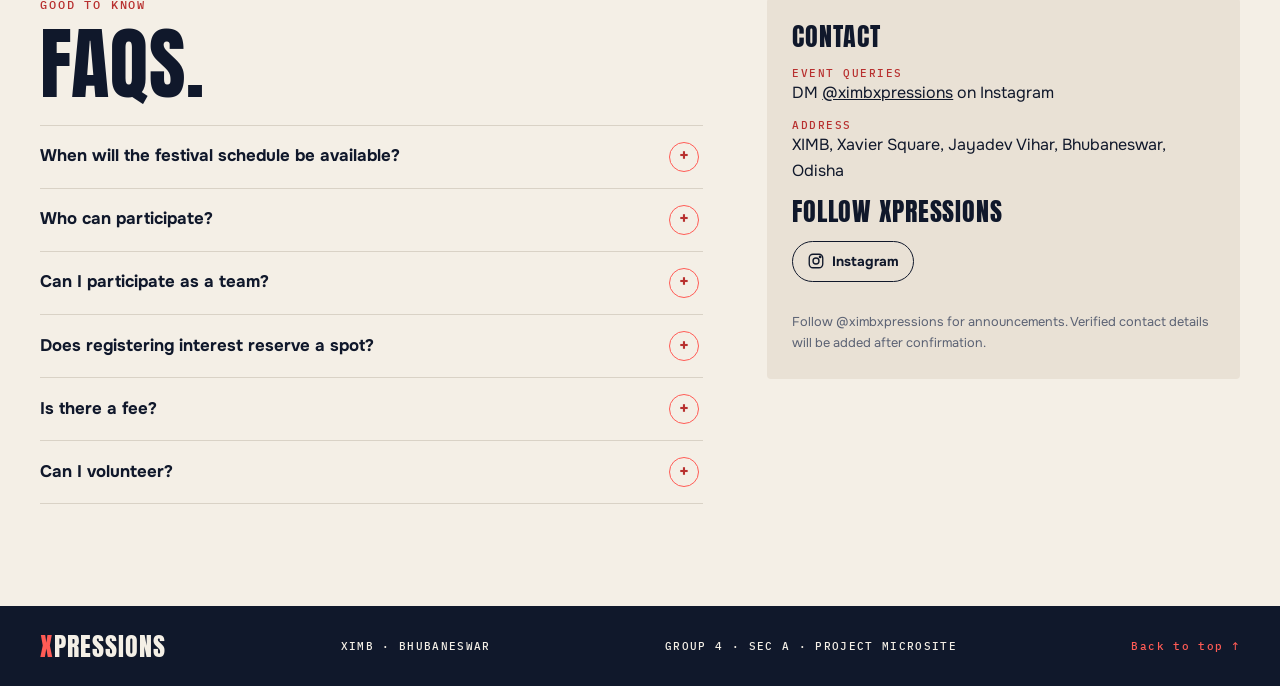
==== commit a622d51c: "Full-width hero slide 3" ====
--- a/index.html
+++ b/index.html
@@ -125,7 +125,7 @@
         <p class="eyebrow accent">CELEBRITY NIGHTS</p>
         <h2>BLAST FROM<br>THE <em>PAST.</em></h2>
       </div>
-      <p class="lede">The headline acts that have lit up the Xpressions stage, including Shankar-Ehsaan-Loy, Mika Singh, Vishal-Sheykhar, Sunidhi Chauhan and Amaal Mallik.</p>
+      <p class="lede">The headline acts that have lit up the Xpressions stage, including Shankar-Ehsaan-Loy, Vishal &amp; Shekhar, Mika Singh, Sunidhi Chauhan, Farhan Akhtar, Darshan Raval and Amaal Mallik.</p>
     </div>
 
     <ol class="editions reveal" aria-label="Past headline acts">
@@ -138,20 +138,15 @@
 
     <div class="bento celeb">
       <figure class="tile tile-wide tile-tall reveal" data-lightbox><img src="assets/celeb-fireworks.webp" alt="Fireworks over the Xpressions main stage during a celebrity night" loading="lazy"><figcaption><small>CELEBRITY NIGHT · XIMB</small>Fireworks over the main stage</figcaption></figure>
-      <figure class="tile tile-wide reveal" data-lightbox><img src="assets/celeb-duo.webp" alt="Two headline singers performing together on the Xpressions stage" loading="lazy"><figcaption><small>CELEBRITY NIGHT</small>Two voices, one stage</figcaption></figure>
-      <figure class="tile tile-tall reveal" data-lightbox><img src="assets/celeb-amaal-name.webp" alt="Amaal Mallik pointing to the sky, his name on the screen behind" loading="lazy"><figcaption><small>CELEBRITY NIGHT</small>Amaal Mallik</figcaption></figure>
-      <figure class="tile tile-wide reveal" data-lightbox><img src="assets/celeb-sparkle.webp" alt="A headline singer in a sequinned jacket smiling on stage" loading="lazy"><figcaption><small>CELEBRITY NIGHT</small>Star turn</figcaption></figure>
-      <figure class="tile tile-wide reveal" data-lightbox><img src="assets/celeb-sunidhi.webp" alt="A headline singer performing under purple stage lights" loading="lazy"><figcaption><small>CELEBRITY NIGHT</small>Under the lights</figcaption></figure>
-      <figure class="tile tile-tall reveal" data-lightbox><img src="assets/celeb-amaal-split.webp" alt="Split photo of the Xpressions stage and Amaal Mallik with arms wide" loading="lazy"><figcaption><small>CELEBRITY NIGHT</small>The other side of the stage</figcaption></figure>
-      <figure class="tile tile-tall reveal" data-lightbox><img src="assets/celeb-darshan.webp" alt="A headline singer performing on the Xpressions stage" loading="lazy"><figcaption><small>CELEBRITY NIGHT</small>Encore</figcaption></figure>
-      <figure class="tile tile-wide reveal" data-lightbox><img src="assets/celeb-headband.webp" alt="A headline singer in a bandana singing into the mic" loading="lazy"><figcaption><small>CELEBRITY NIGHT</small>Full voice</figcaption></figure>
-      <figure class="tile tile-wide reveal" data-lightbox><img src="assets/ev-sunburn.webp" alt="DJ Olly Esse at the Sunburn Campus console, her name on the screen" loading="lazy"><figcaption><small>2022 · SUNBURN CAMPUS</small>Olly Esse</figcaption></figure>
-      <figure class="tile tile-tall reveal" data-lightbox><img src="assets/celeb-amaal-point.webp" alt="Amaal Mallik singing and pointing to the crowd" loading="lazy"><figcaption><small>PHOTO: RUDRA BEHERA</small>Amaal Mallik</figcaption></figure>
-      <figure class="tile tile-tall reveal" data-lightbox><img src="assets/celeb-amaal-seated.webp" alt="Amaal Mallik seated at the edge of the stage, singing" loading="lazy"><figcaption><small>PHOTO: RUDRA BEHERA</small>Up close</figcaption></figure>
-      <figure class="tile tile-wide reveal" data-lightbox><img src="https://media.youthincmag.com/images/ad569457-84ef-4043-8eba-56eab794ec34/large.webp" data-fallback="assets/crowd.webp" referrerpolicy="no-referrer" alt="A packed crowd with raised hands at the 2016 closing concert" loading="lazy"><figcaption><small>2016 · PHOTO: YOUTH INCORPORATED</small>20,000+ in the crowd</figcaption></figure>
-      <figure class="tile tile-tall reveal" data-lightbox><img src="assets/celeb-guitar.webp" alt="A guest artist playing acoustic guitar on stage" loading="lazy"><figcaption><small>CELEBRITY NIGHT</small>Unplugged</figcaption></figure>
-    </div>
-    <p class="fine credits">Stage photos from Xpressions; two by Rudra Behera. Past-edition facts and other photos: <a href="https://www.pagalguy.com/?p=751977" target="_blank" rel="noopener">PaGaLGuY</a>, <a href="https://youthincmag.com/ximb-hosts-xpressions-biggest-b-school-fest" target="_blank" rel="noopener">Youth Incorporated</a>, <a href="https://officechai.com/miscellaneous/xpressions-management-cultural-fest-ximb-concludes/" target="_blank" rel="noopener">OfficeChai</a>, <a href="https://xim.edu.in/xpression/" target="_blank" rel="noopener">XIM University</a>, <a href="https://indiaeducationdiary.in/annual-xpressions-held-at-xim-university-bhubaneswar/" target="_blank" rel="noopener">India Education Diary</a>. Photos belong to their owners.</p>
+      <figure class="tile tile-wide reveal" data-lightbox><img src="assets/celeb-duo.webp" alt="Vishal Dadlani and Shekhar Ravjiani performing on the Xpressions stage" loading="lazy"><figcaption><small>CELEBRITY NIGHT</small>Vishal &amp; Shekhar</figcaption></figure>
+      <figure class="tile  reveal" data-lightbox><img src="assets/celeb-amaal-name.webp" alt="Amaal Mallik pointing to the sky, his name on the screen behind" loading="lazy"><figcaption><small>CELEBRITY NIGHT</small>Amaal Mallik</figcaption></figure>
+      <figure class="tile  reveal" data-lightbox><img src="assets/celeb-darshan.webp" alt="Darshan Raval singing on the Xpressions stage" loading="lazy"><figcaption><small>CELEBRITY NIGHT</small>Darshan Raval</figcaption></figure>
+      <figure class="tile tile-wide reveal" data-lightbox><img src="assets/celeb-sparkle.webp" alt="Mika Singh in a sequinned jacket on the Xpressions stage" loading="lazy"><figcaption><small>CELEBRITY NIGHT</small>Mika Singh</figcaption></figure>
+      <figure class="tile tile-wide reveal" data-lightbox><img src="assets/celeb-sunidhi.webp" alt="Sunidhi Chauhan singing under purple stage lights" loading="lazy"><figcaption><small>CELEBRITY NIGHT</small>Sunidhi Chauhan</figcaption></figure>
+      <figure class="tile tile-wide reveal" data-lightbox><img src="assets/celeb-headband.webp" alt="Farhan Akhtar singing into the mic on the Xpressions stage" loading="lazy"><figcaption><small>CELEBRITY NIGHT</small>Farhan Akhtar</figcaption></figure>
+      <figure class="tile  reveal" data-lightbox><img src="assets/celeb-guitar.webp" alt="A guest artist playing acoustic guitar on stage" loading="lazy"><figcaption><small>CELEBRITY NIGHT</small>Unplugged</figcaption></figure>
+      <figure class="tile  reveal" data-lightbox><img src="assets/ev-sunburn.webp" alt="DJ Olly Esse at the Sunburn Campus console" loading="lazy"><figcaption><small>2022 · SUNBURN CAMPUS</small>Olly Esse</figcaption></figure>
+    </div>
   </div>
 </section>
 
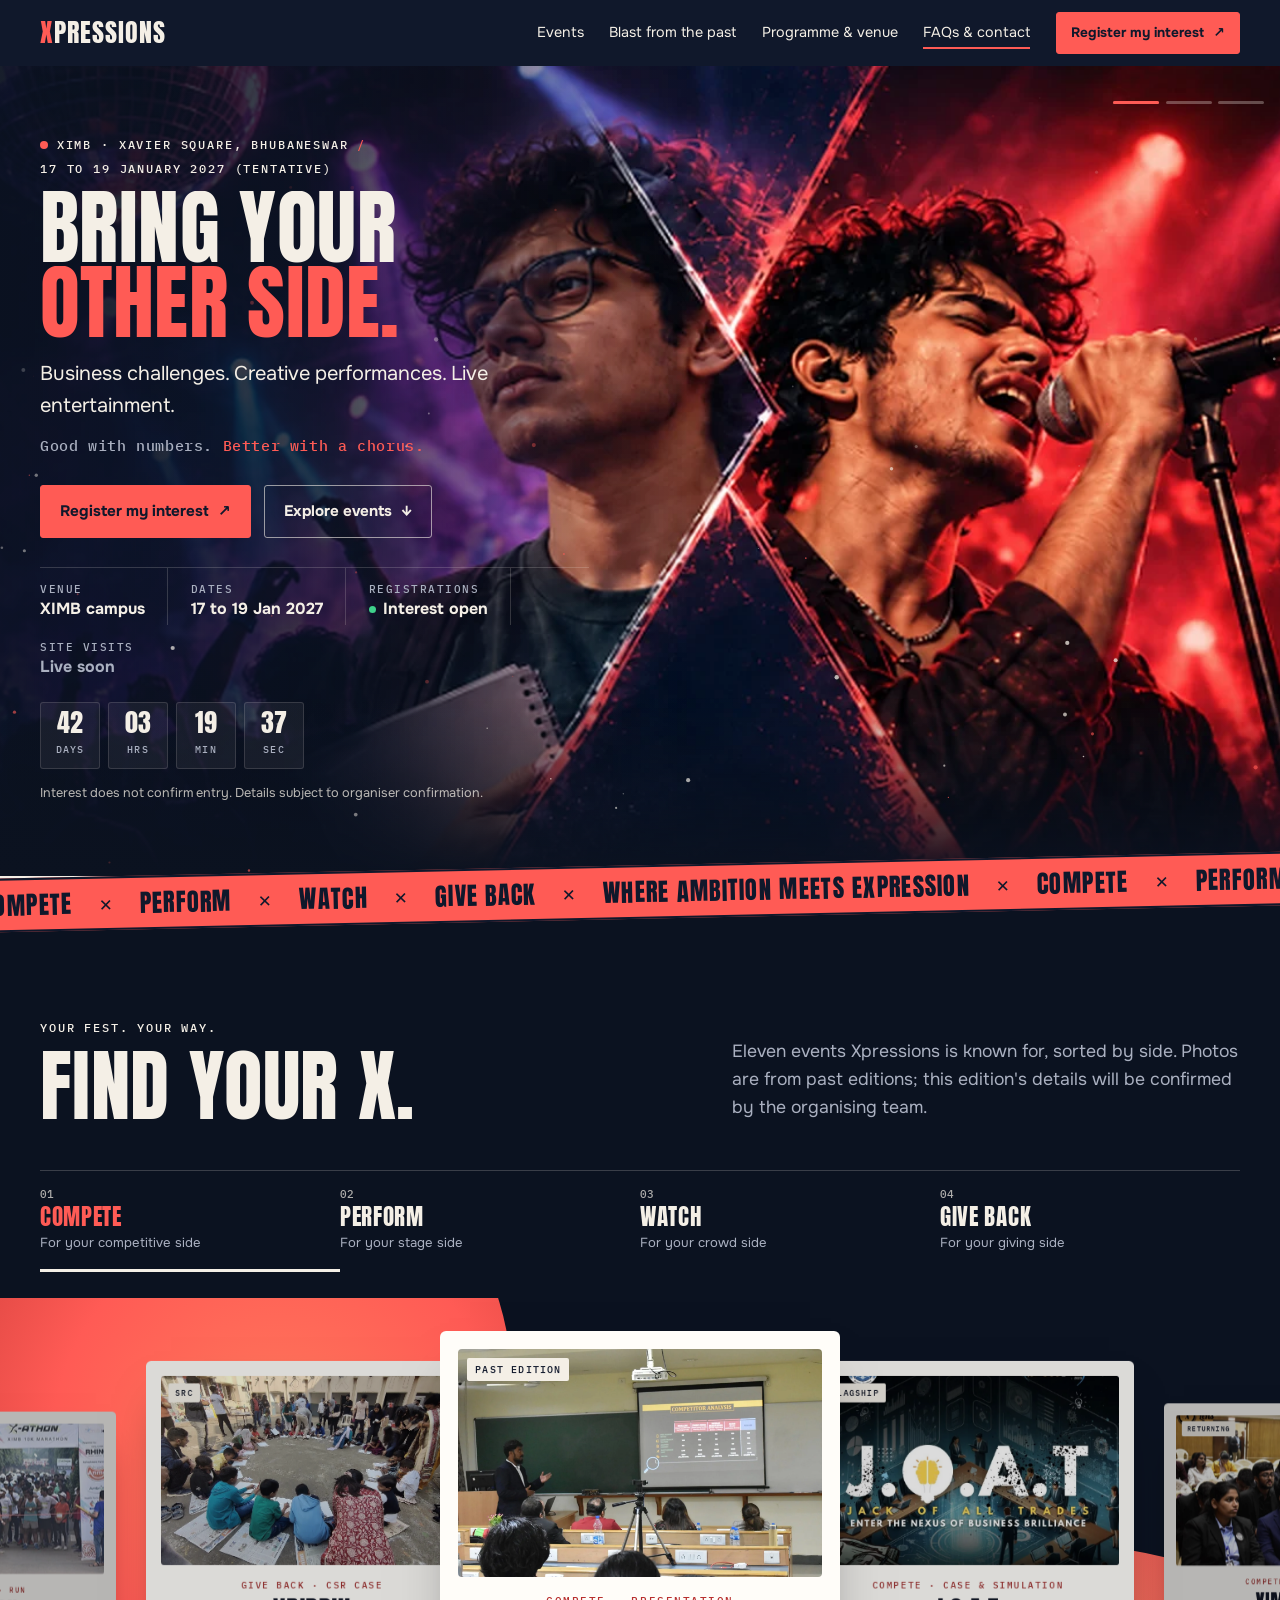
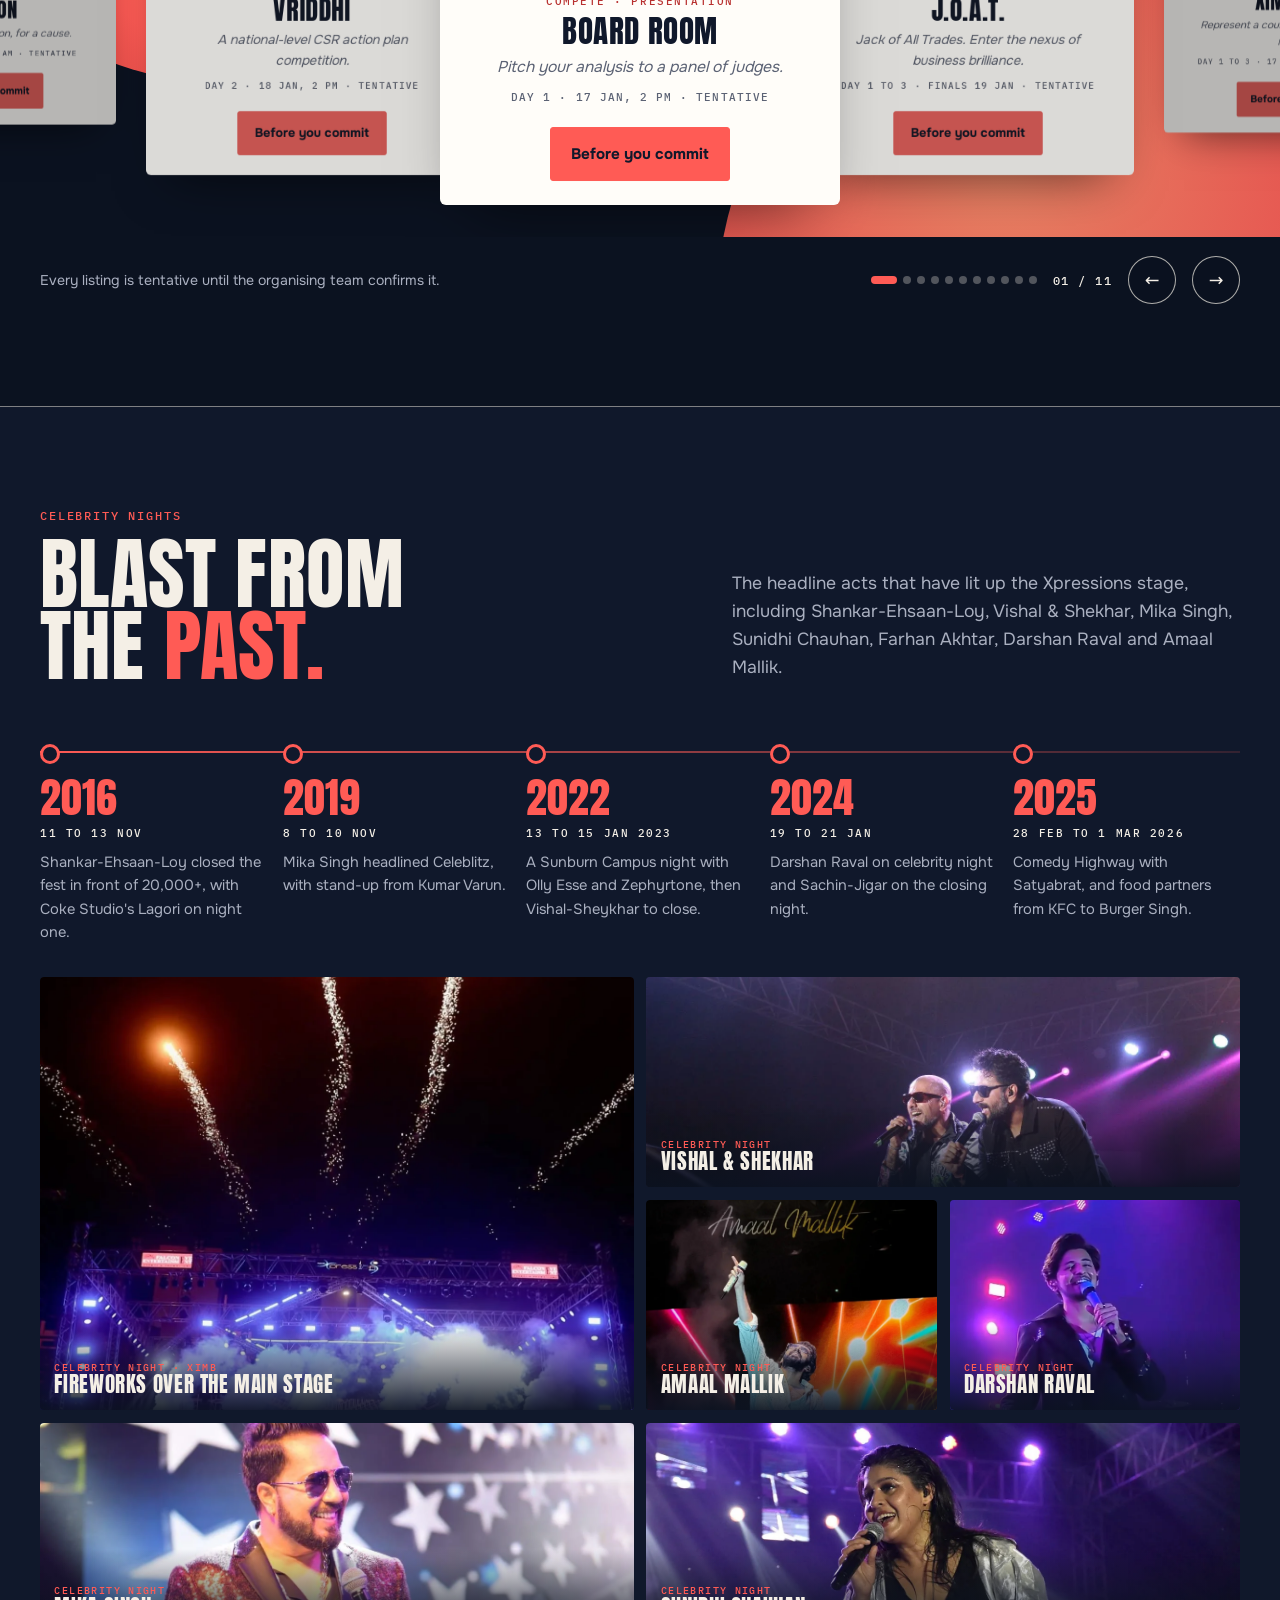
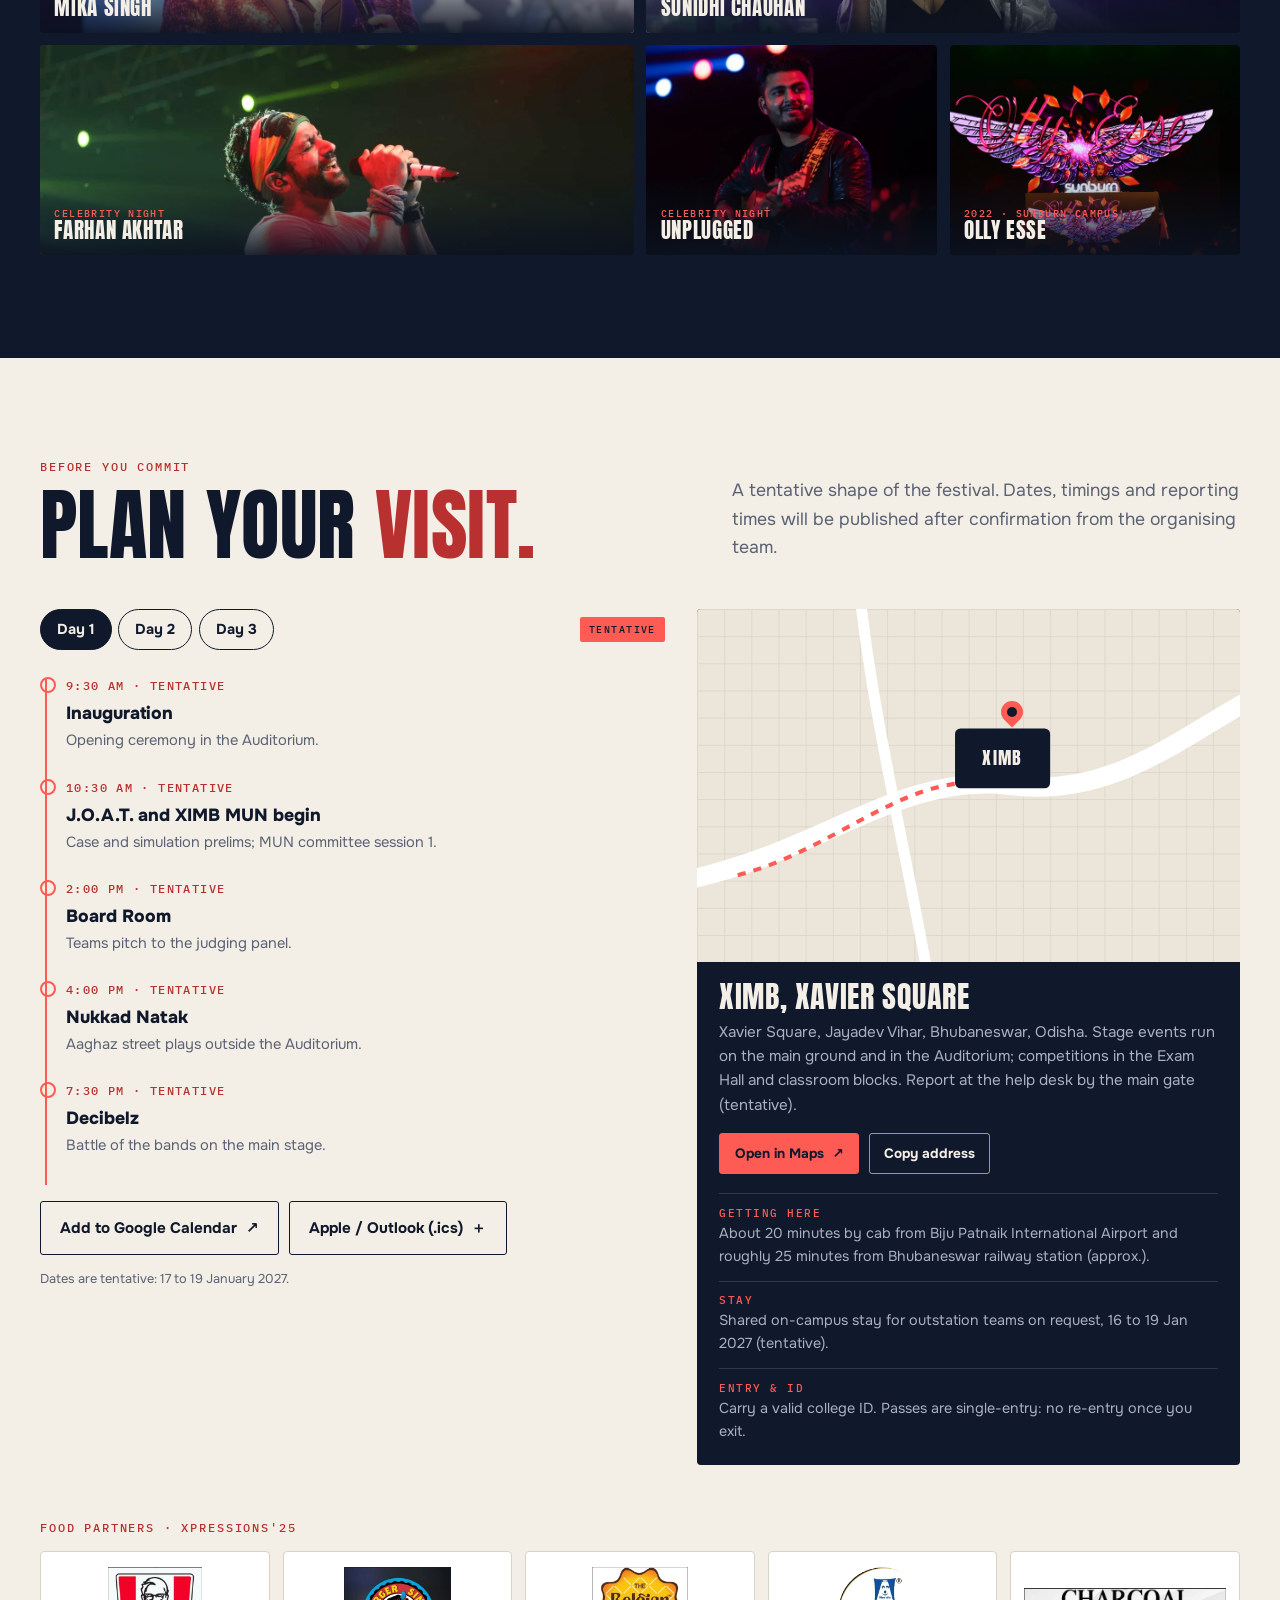
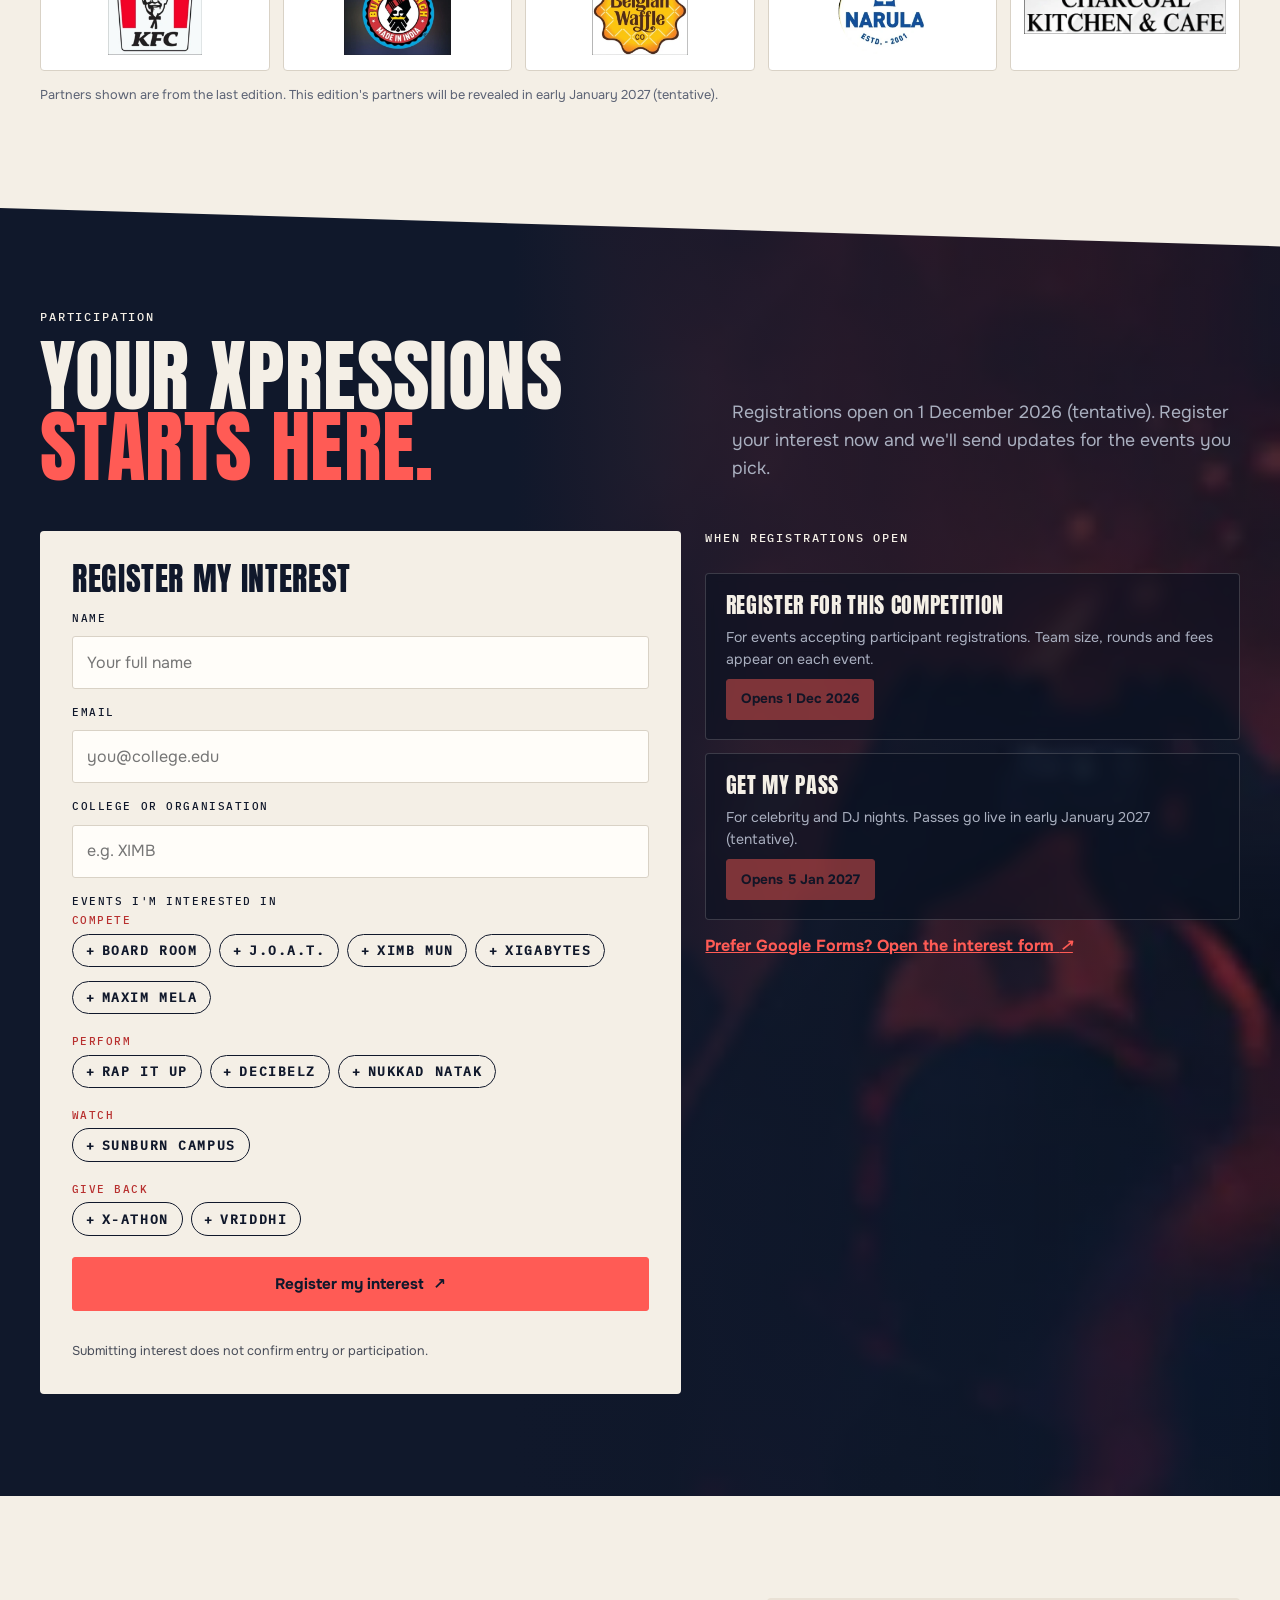
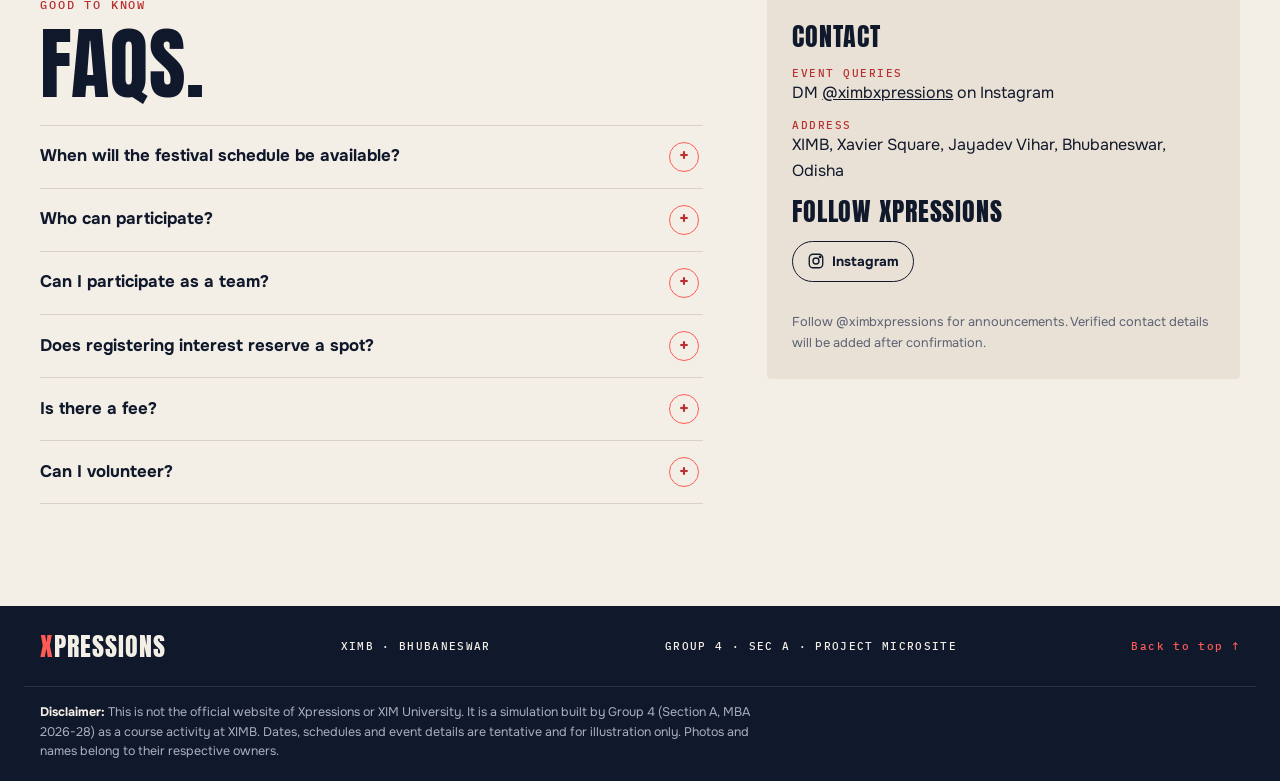
==== commit b306e356: "Icon and Discliamer added" ====
--- a/index.html
+++ b/index.html
@@ -7,6 +7,9 @@
 <meta name="claude:viewport-fit-sides" content="cover">
 <meta name="description" content="Xpressions is XIMB's management and cultural festival in Bhubaneswar. Business challenges, creative performances and live entertainment in one fest.">
 <meta name="theme-color" content="#10182b">
+<link rel="icon" href="favicon.ico" sizes="any">
+<link rel="icon" type="image/png" sizes="32x32" href="assets/favicon-32.png">
+<link rel="apple-touch-icon" href="assets/apple-touch-icon.png">
 <meta property="og:title" content="Xpressions at XIMB | Bring your other side">
 <meta property="og:description" content="Business challenges. Creative performances. Live entertainment. XIMB, Bhubaneswar.">
 <meta property="og:image" content="assets/hero-main.webp">
@@ -295,6 +298,9 @@
     <span>GROUP 4 · SEC A · PROJECT MICROSITE</span>
     <a href="#home" class="top-link">Back to top ↑</a>
   </div>
+  <div class="wrap disclaimer">
+    <p><strong>Disclaimer:</strong> This is not the official website of Xpressions or XIM University. It is a simulation built by Group 4 (Section A, MBA 2026-28) as a course activity at XIMB. Dates, schedules and event details are tentative and for illustration only. Photos and names belong to their respective owners.</p>
+  </div>
 </footer>
 
 <a class="sticky-cta btn" href="#interest">Register my interest <i>↗</i></a>
--- a/styles.css
+++ b/styles.css
@@ -481,7 +481,7 @@
   .modal-card{grid-template-columns:1fr}
   .m-media{min-height:170px}
   .sticky-cta{display:flex}
-  .footer{flex-direction:column;align-items:flex-start;justify-content:center;padding-block:1.4rem 5.5rem;gap:.4rem}
+  .footer{flex-direction:column;align-items:flex-start;justify-content:center;padding-block:1.4rem 1rem;gap:.4rem}
 }
 @media(prefers-reduced-motion:reduce){
   html{scroll-behavior:auto}
@@ -490,3 +490,8 @@
   .track{animation:none}
   .js .reveal{transform:none;opacity:1}
 }
+
+.disclaimer{border-top:1px solid rgba(244,239,230,.12);padding-block:1rem 1.2rem}
+.disclaimer p{margin:0;font-size:.78rem;line-height:1.55;color:var(--muted-dark);max-width:90ch}
+.disclaimer strong{color:var(--ivory)}
+@media(max-width:760px){.disclaimer{padding-bottom:5.5rem}}
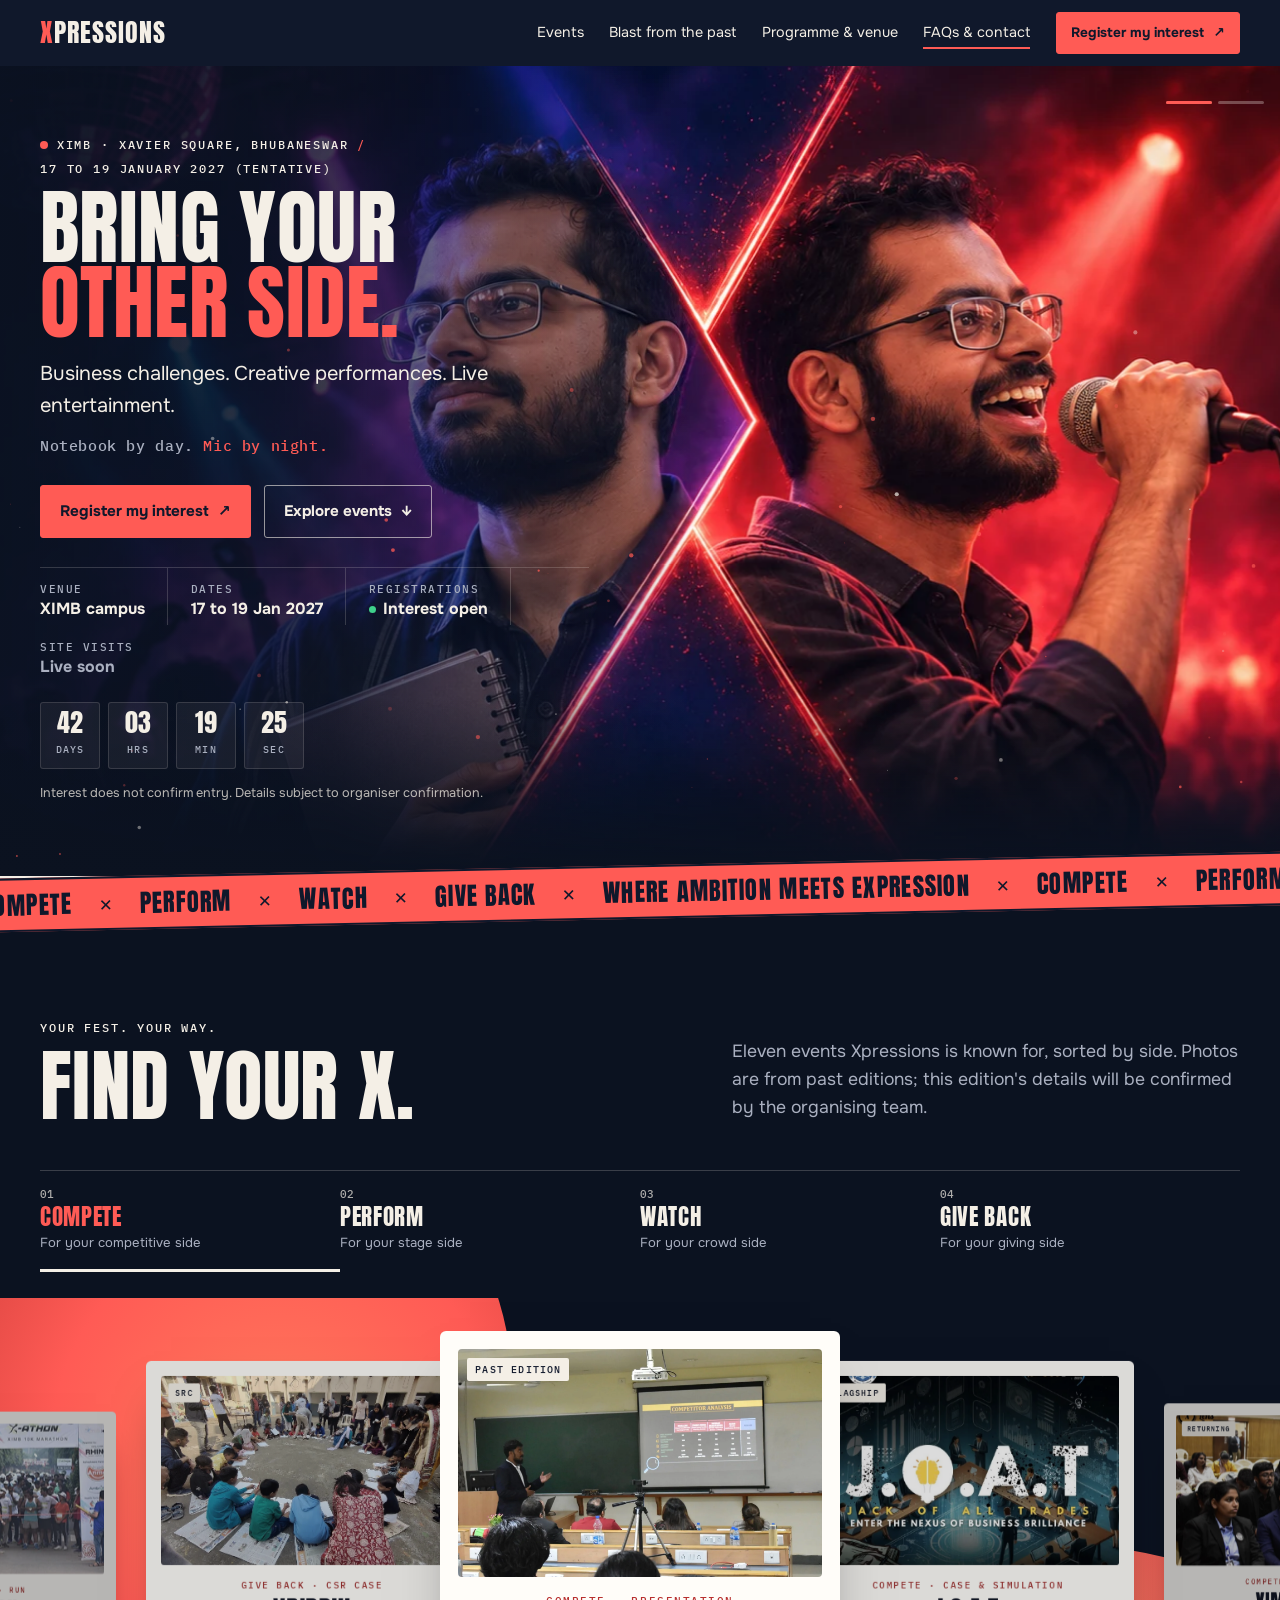
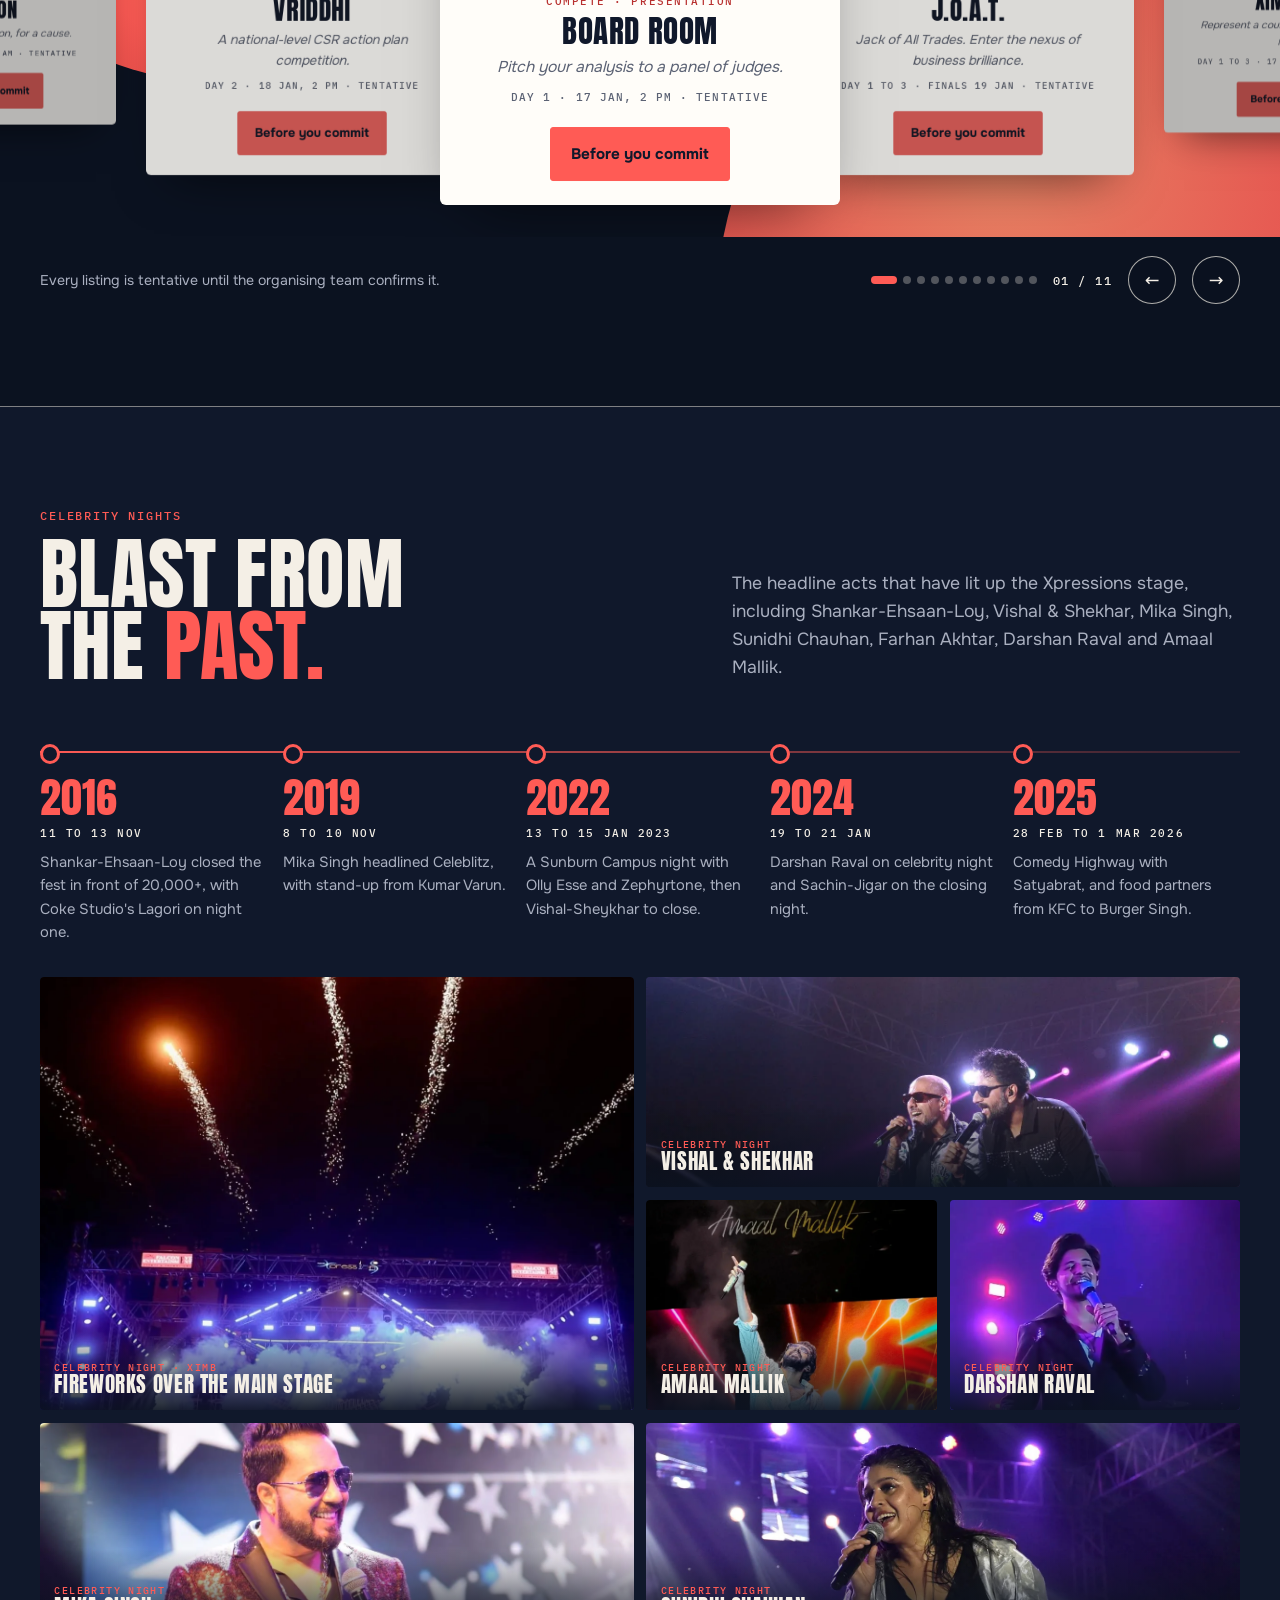
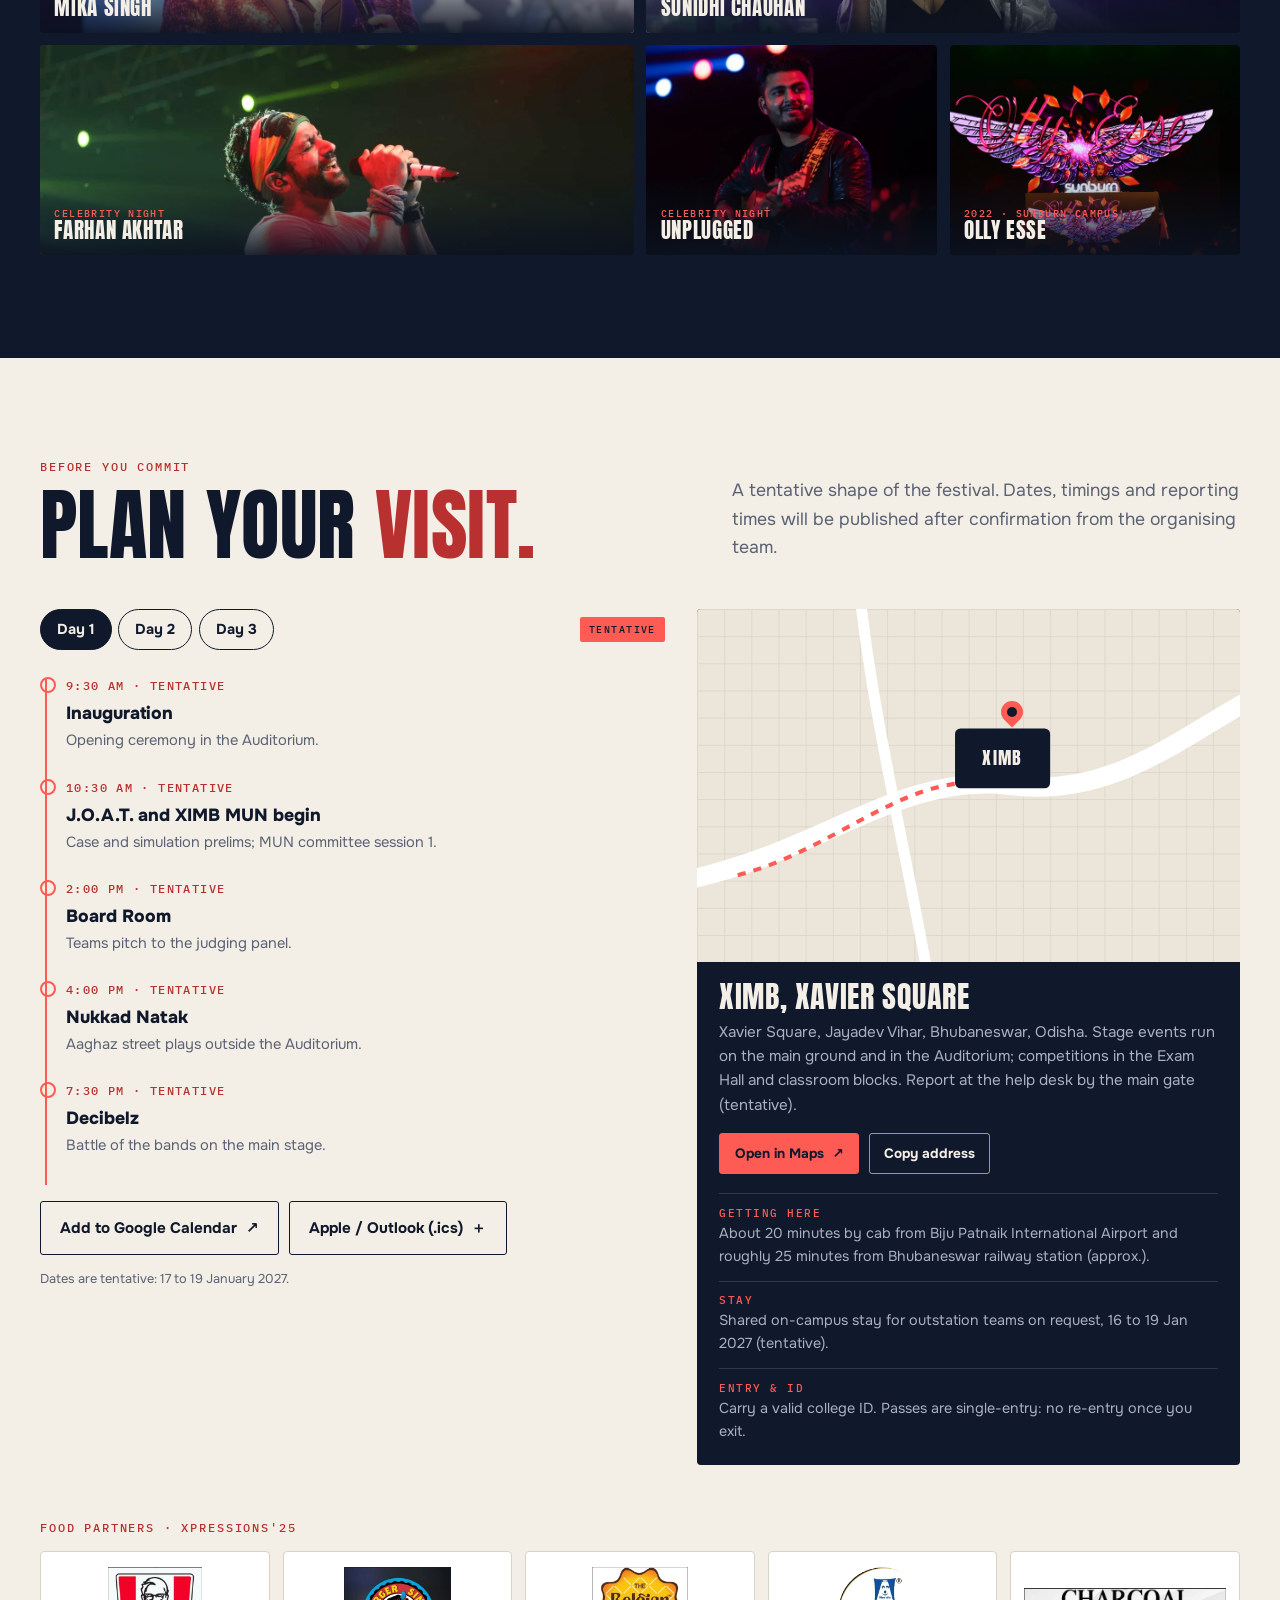
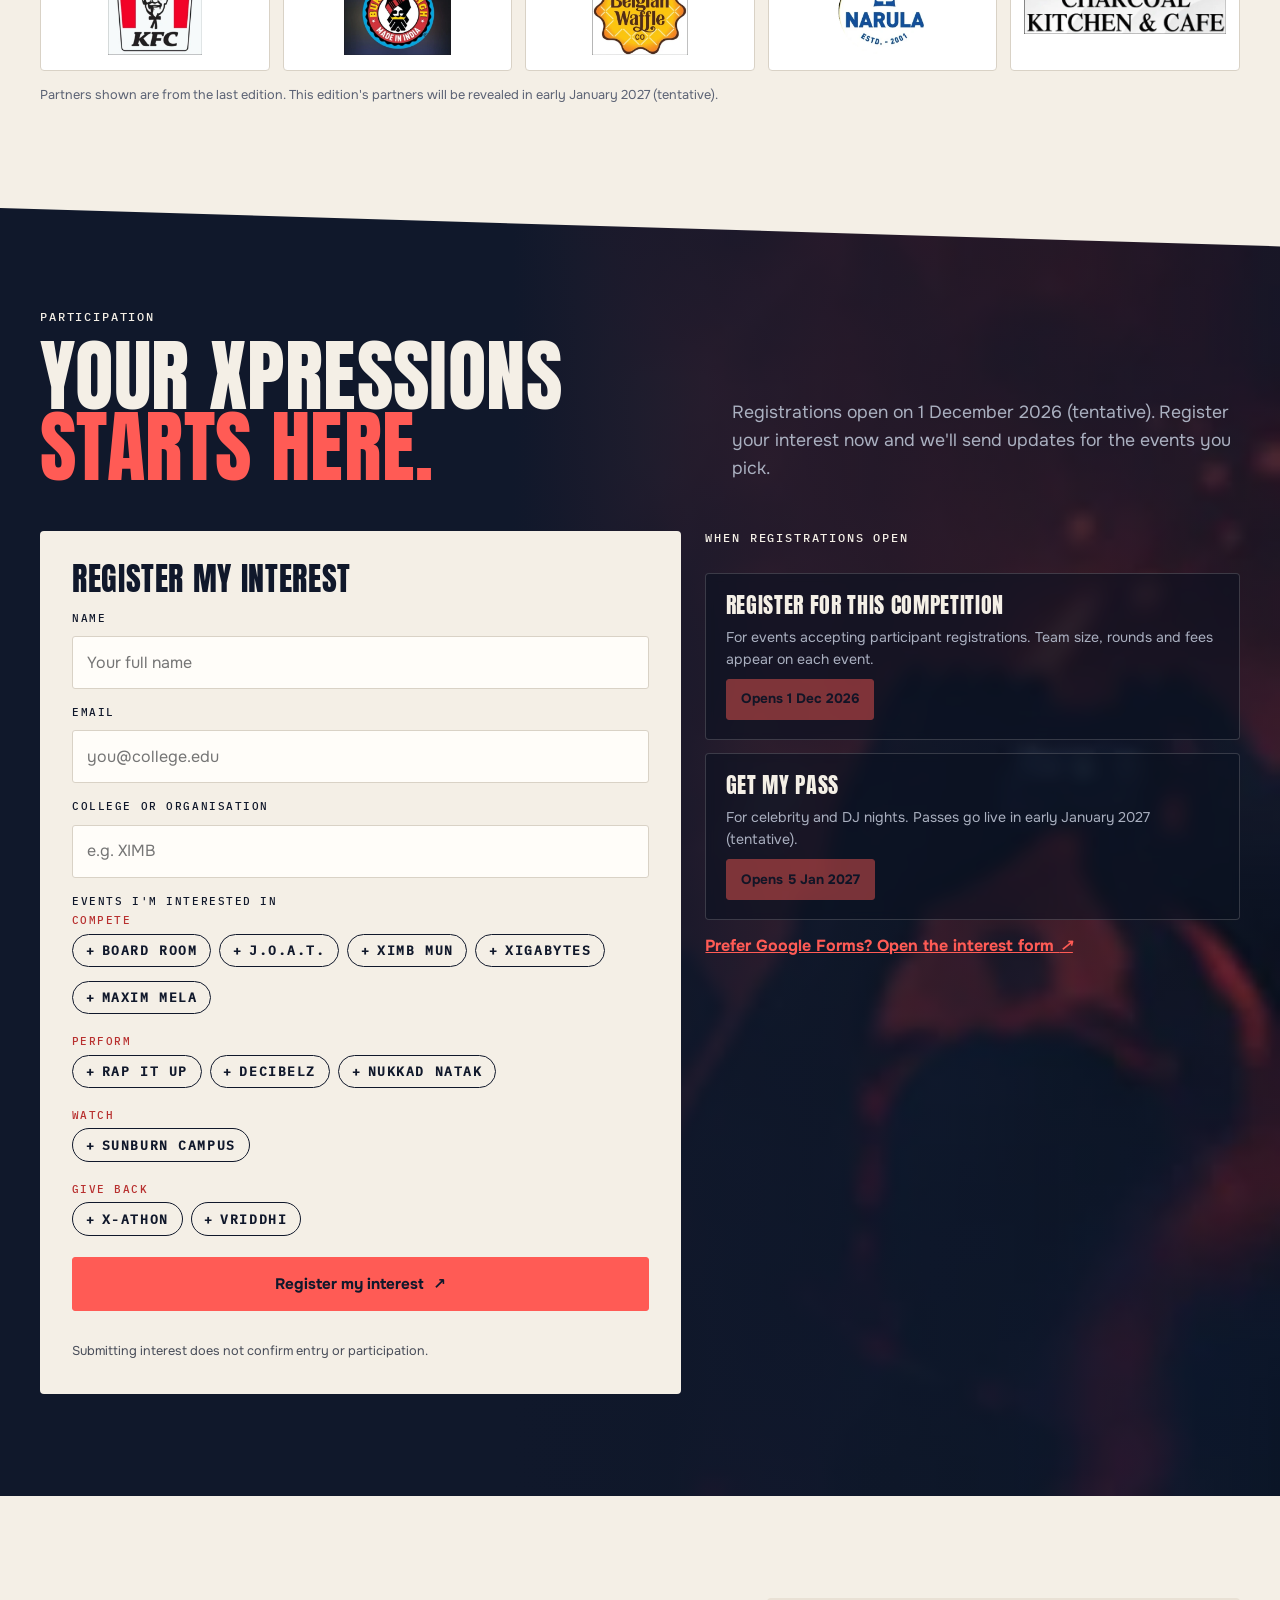
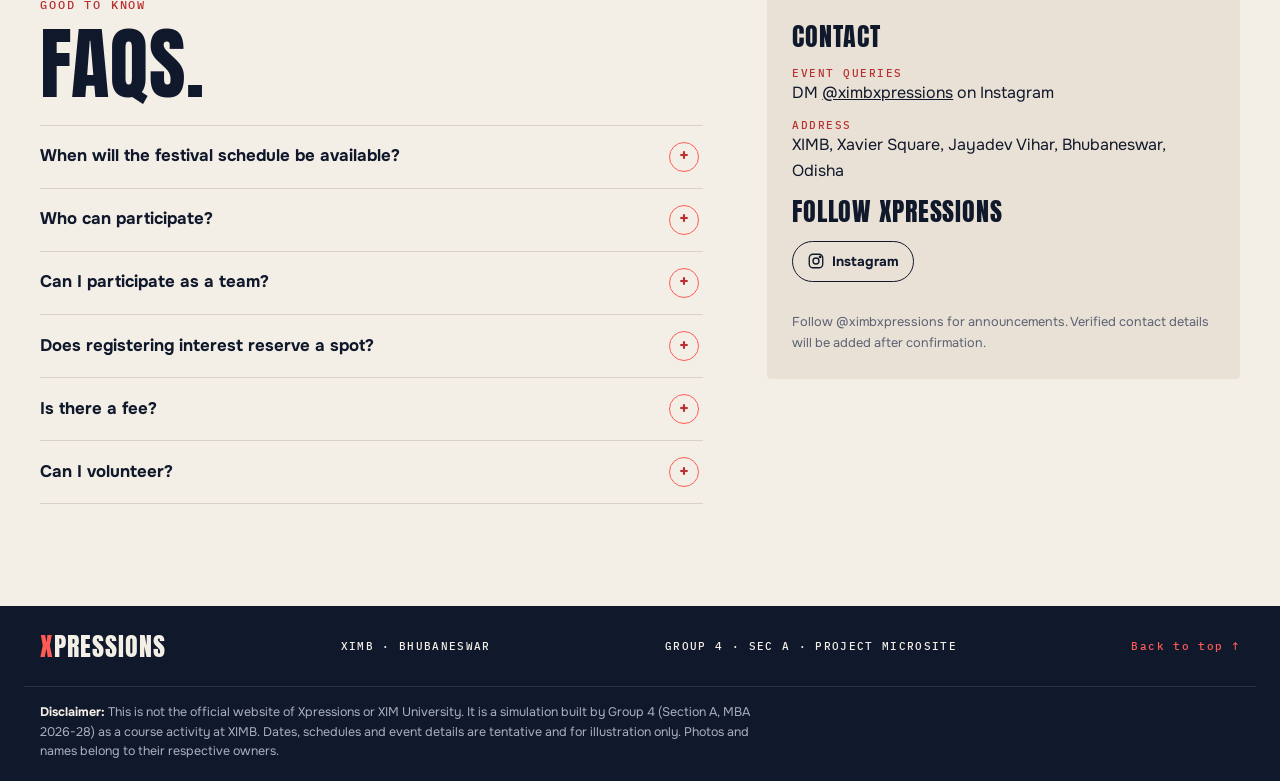
==== commit 835454cb: "Two new hero images, mic cursor" ====
--- a/index.html
+++ b/index.html
@@ -12,7 +12,7 @@
 <link rel="apple-touch-icon" href="assets/apple-touch-icon.png">
 <meta property="og:title" content="Xpressions at XIMB | Bring your other side">
 <meta property="og:description" content="Business challenges. Creative performances. Live entertainment. XIMB, Bhubaneswar.">
-<meta property="og:image" content="assets/hero-main.webp">
+<meta property="og:image" content="assets/hero-mic.webp">
 <!-- Search Console: paste the URL-prefix verification meta tag here before verifying -->
 <link rel="preload" href="assets/fonts/anton-latin-400-normal.woff2" as="font" type="font/woff2" crossorigin>
 <link rel="stylesheet" href="styles.css">
@@ -60,7 +60,7 @@
     <p class="eyebrow"><span class="dot"></span>XIMB · XAVIER SQUARE, BHUBANESWAR <b>/</b> <span id="eyebrow-date">17 TO 19 JANUARY 2027 (TENTATIVE)</span></p>
     <h1><span class="line"><span>BRING YOUR</span></span><span class="line"><em>OTHER SIDE.</em></span></h1>
     <p class="intro">Business challenges. Creative performances. Live entertainment.</p>
-    <p class="swap" id="hero-caption" aria-live="polite"><span class="swap-a">Good with numbers.</span> <span class="swap-b">Better with a chorus.</span></p>
+    <p class="swap" id="hero-caption" aria-live="polite"><span class="swap-a">Notebook by day.</span> <span class="swap-b">Mic by night.</span></p>
     <div class="actions">
       <a class="btn magnetic" href="#interest">Register my interest <i>↗</i></a>
       <a class="btn btn-ghost" href="#explore">Explore events <i>↓</i></a>
--- a/styles.css
+++ b/styles.css
@@ -495,3 +495,11 @@
 .disclaimer p{margin:0;font-size:.78rem;line-height:1.55;color:var(--muted-dark);max-width:90ch}
 .disclaimer strong{color:var(--ivory)}
 @media(max-width:760px){.disclaimer{padding-bottom:5.5rem}}
+
+/* Mic cursor (mouse and trackpad only) */
+@media (pointer:fine){
+  html,body{cursor:url("data:image/svg+xml,%3Csvg xmlns='http://www.w3.org/2000/svg' width='32' height='32' viewBox='0 0 32 32'%3E%3Cg transform='rotate%28-35 16 16%29'%3E%3Crect x='12' y='14' width='8' height='15' rx='3' fill='%2310182b' stroke='%23f4efe6' stroke-width='1.5'/%3E%3Ccircle cx='16' cy='9' r='7' fill='%23f4efe6' stroke='%2310182b' stroke-width='2'/%3E%3Cpath d='M11 7h10M10.5 10h11M12 13h8' stroke='%2310182b' stroke-width='1.2' stroke-linecap='round'/%3E%3C/g%3E%3C/svg%3E") 9 4,auto}
+  a,button,summary,label,[role=tab],.ev,.tile,.slider-track,.cflow{cursor:url("data:image/svg+xml,%3Csvg xmlns='http://www.w3.org/2000/svg' width='32' height='32' viewBox='0 0 32 32'%3E%3Cg transform='rotate%28-35 16 16%29'%3E%3Crect x='12' y='14' width='8' height='15' rx='3' fill='%2310182b' stroke='%23ff5b55' stroke-width='1.5'/%3E%3Ccircle cx='16' cy='9' r='7' fill='%23ff5b55' stroke='%2310182b' stroke-width='2'/%3E%3Cpath d='M11 7h10M10.5 10h11M12 13h8' stroke='%2310182b' stroke-width='1.2' stroke-linecap='round'/%3E%3C/g%3E%3C/svg%3E") 9 4,pointer!important}
+  input,textarea{cursor:text!important}
+  .btn:disabled,.sl-btn:disabled{cursor:not-allowed!important}
+}
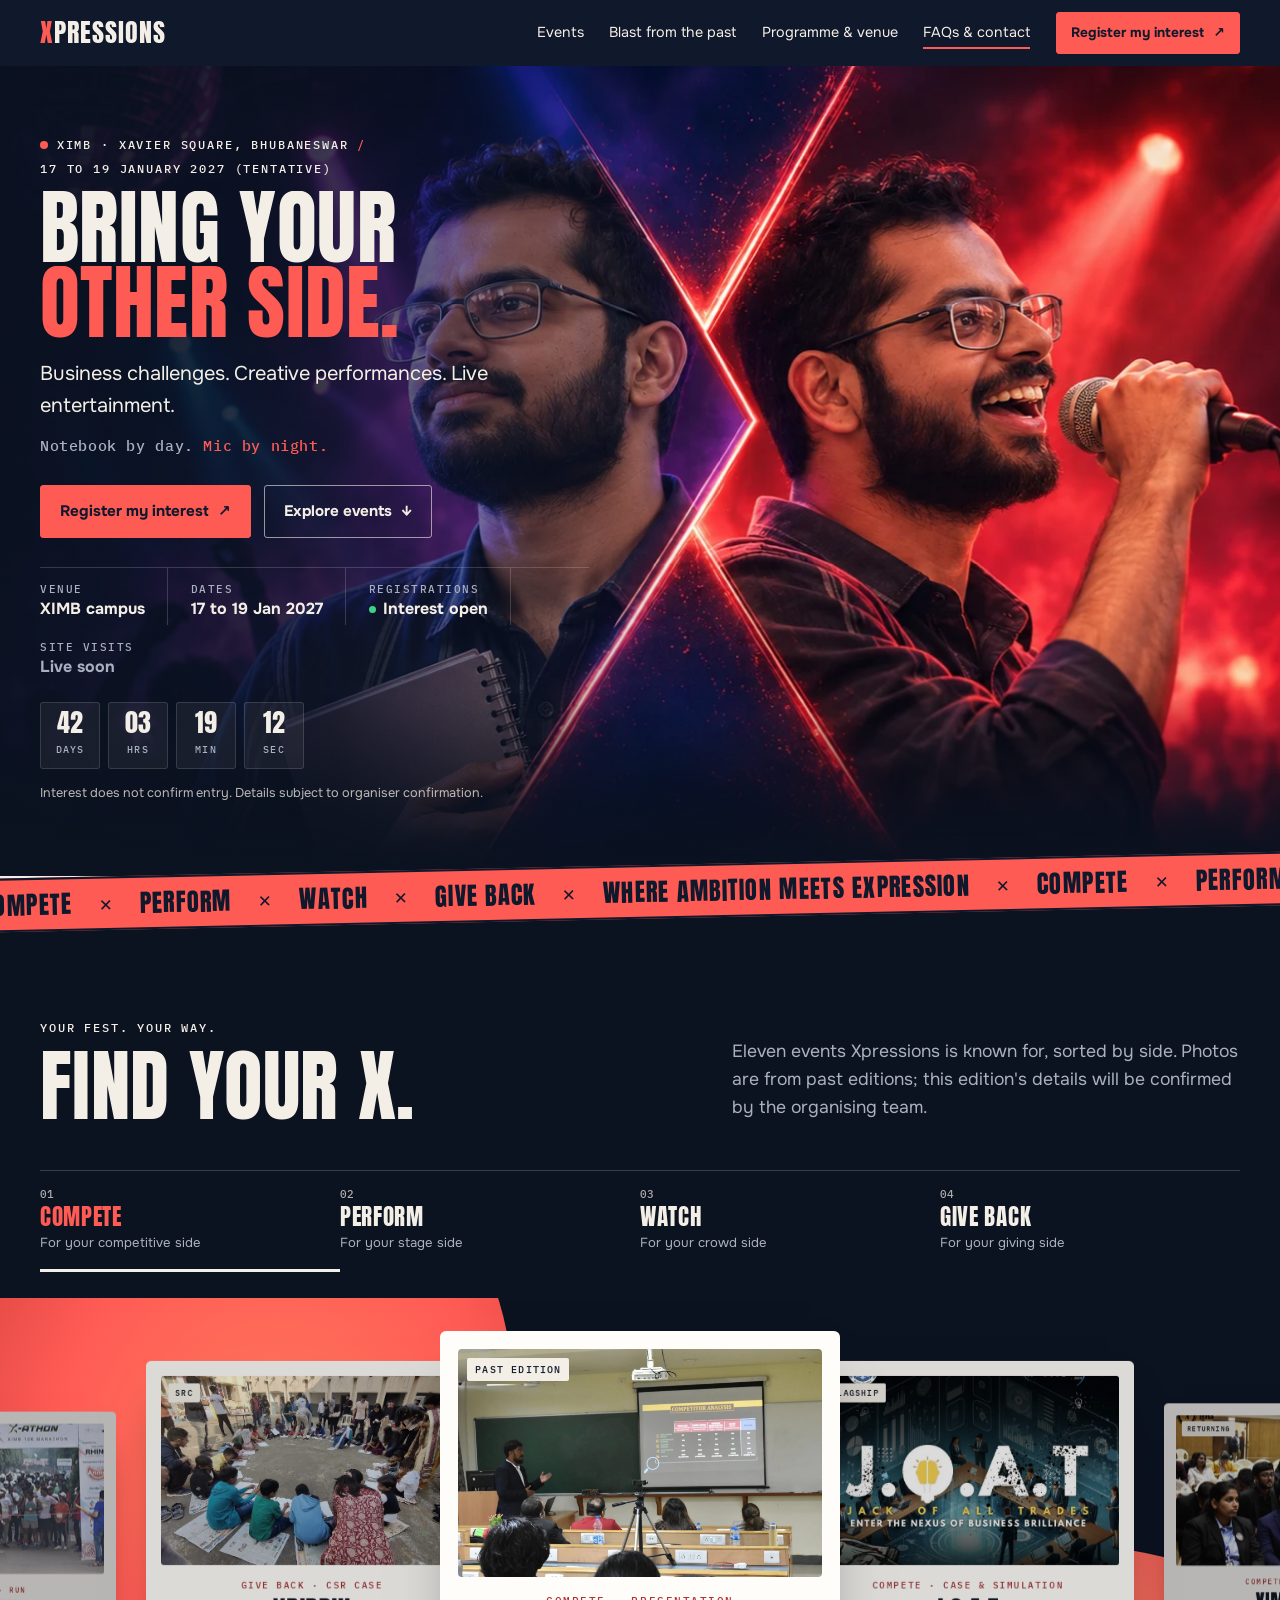
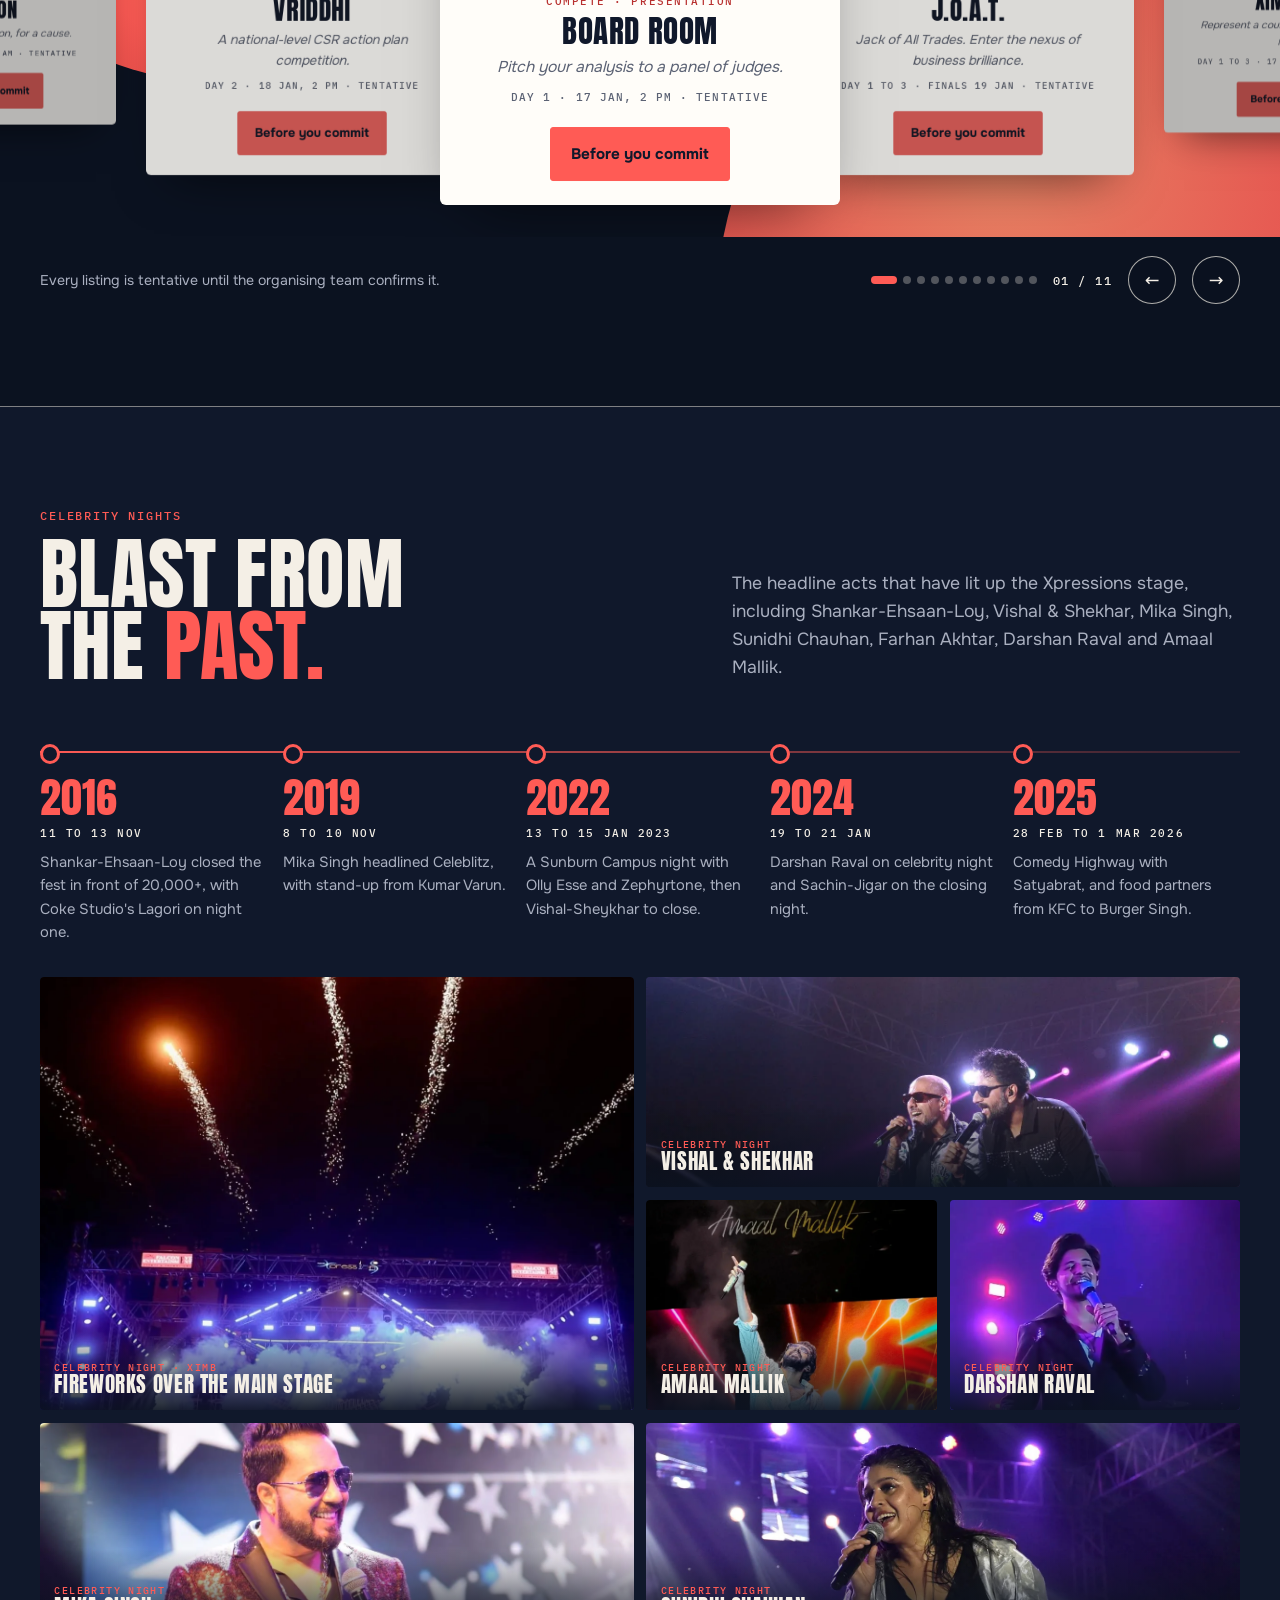
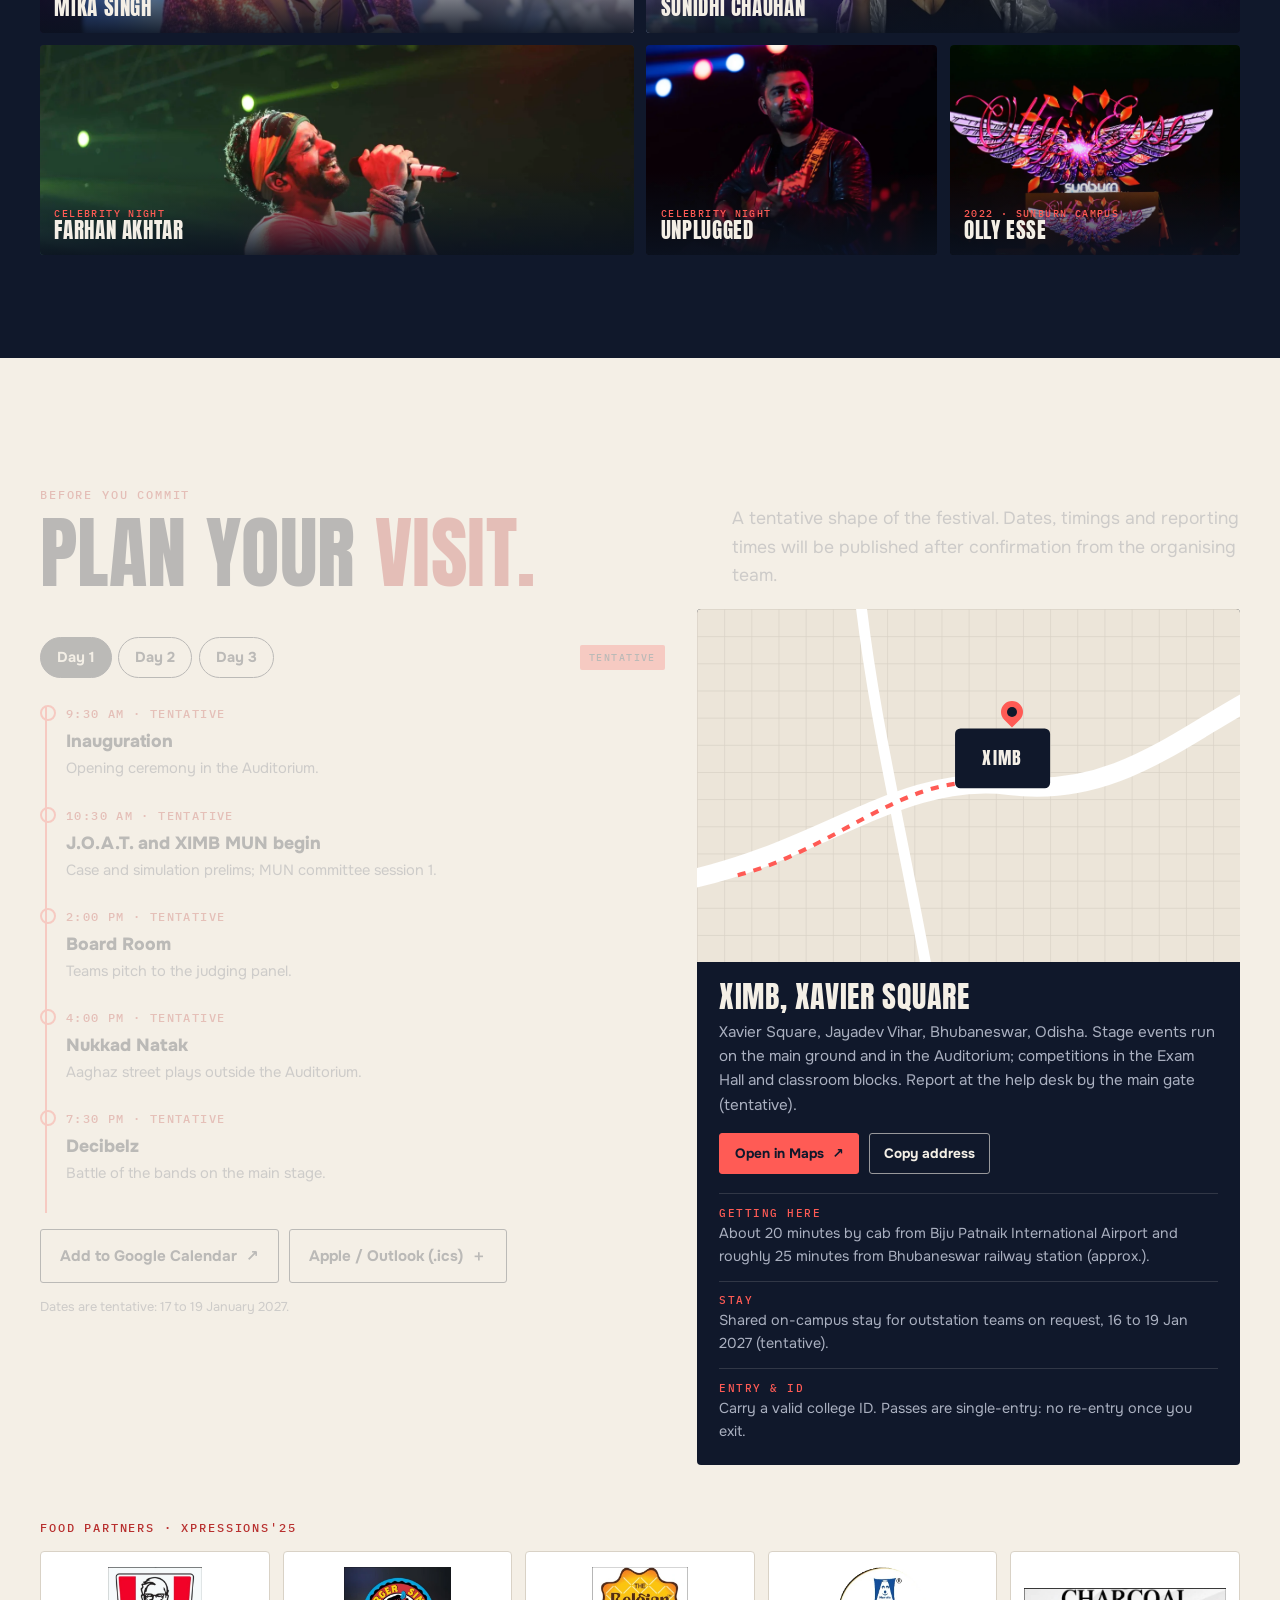
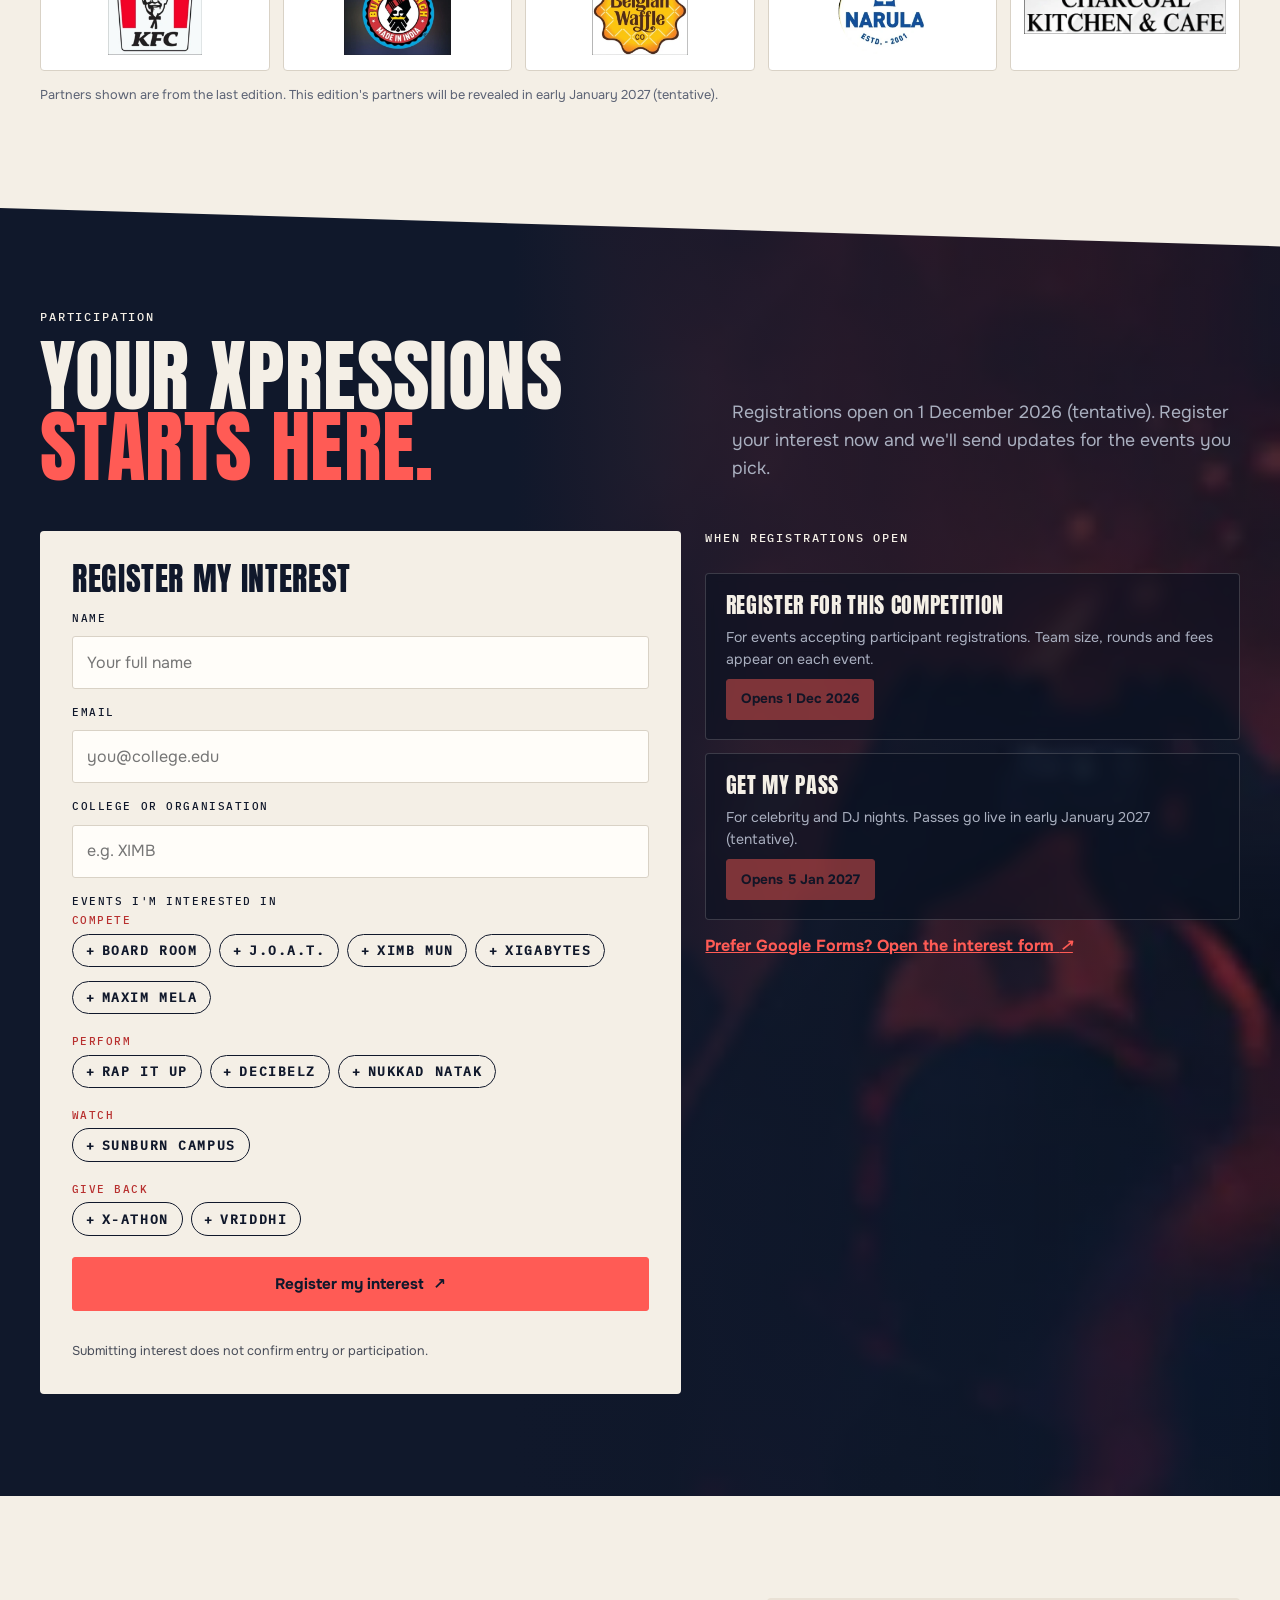
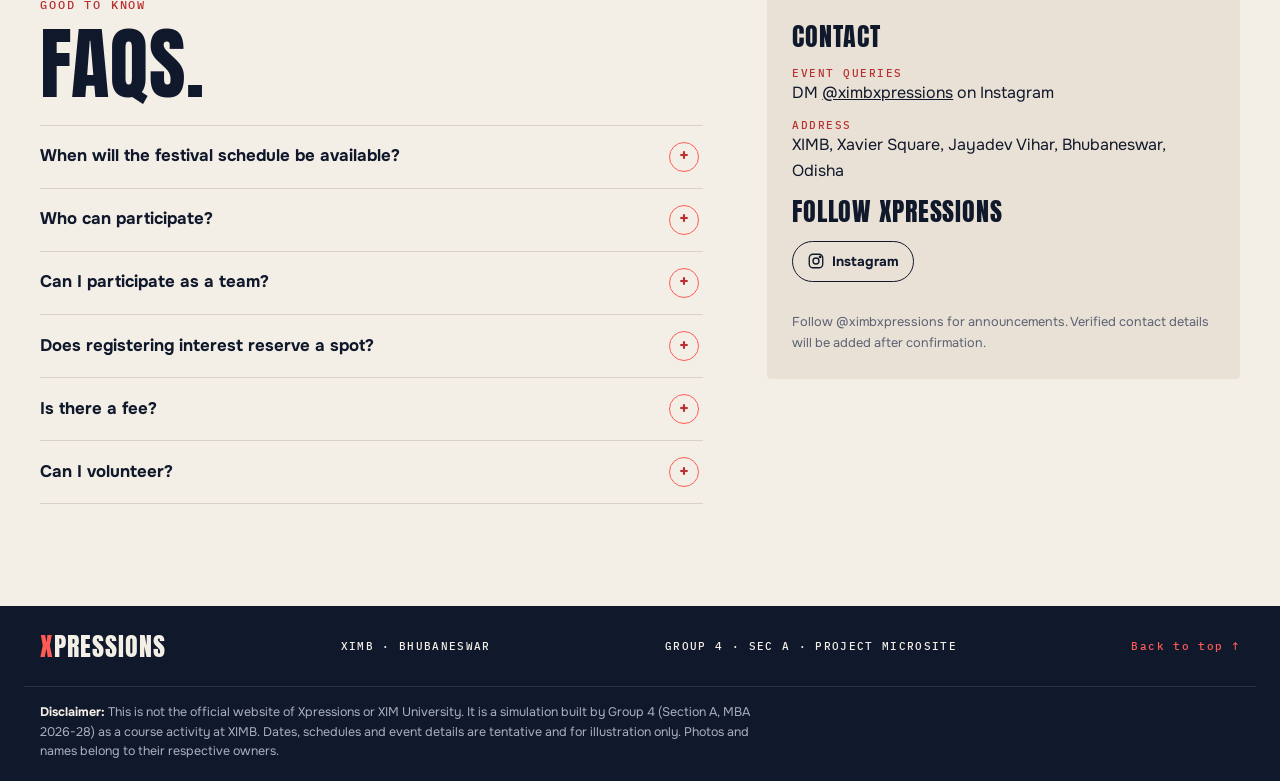
==== commit f211b756: "GA4 event tracking, sitemap, robots, stats page" ====
--- a/index.html
+++ b/index.html
@@ -7,6 +7,7 @@
 <meta name="claude:viewport-fit-sides" content="cover">
 <meta name="description" content="Xpressions is XIMB's management and cultural festival in Bhubaneswar. Business challenges, creative performances and live entertainment in one fest.">
 <meta name="theme-color" content="#10182b">
+<link rel="canonical" href="https://xpressionsmicrosite.vercel.app/">
 <link rel="icon" href="favicon.ico" sizes="any">
 <link rel="icon" type="image/png" sizes="32x32" href="assets/favicon-32.png">
 <link rel="apple-touch-icon" href="assets/apple-touch-icon.png">
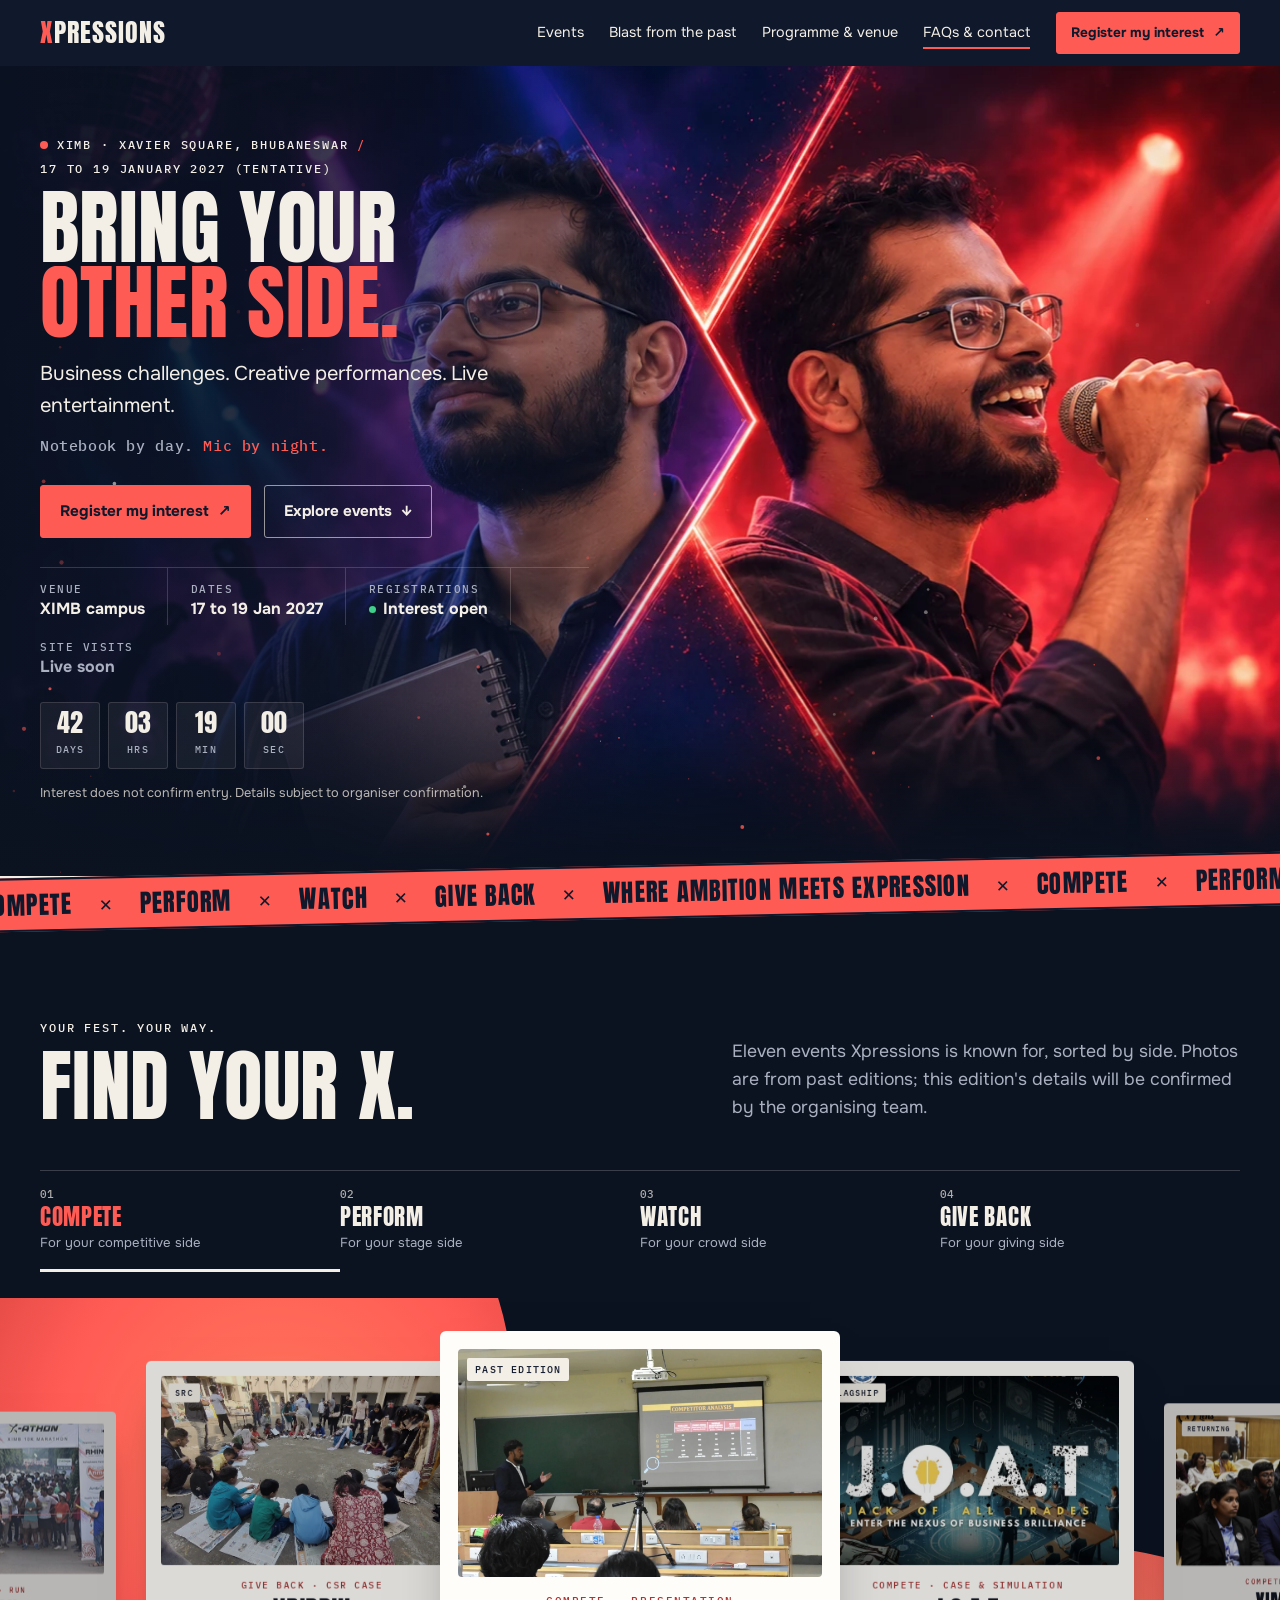
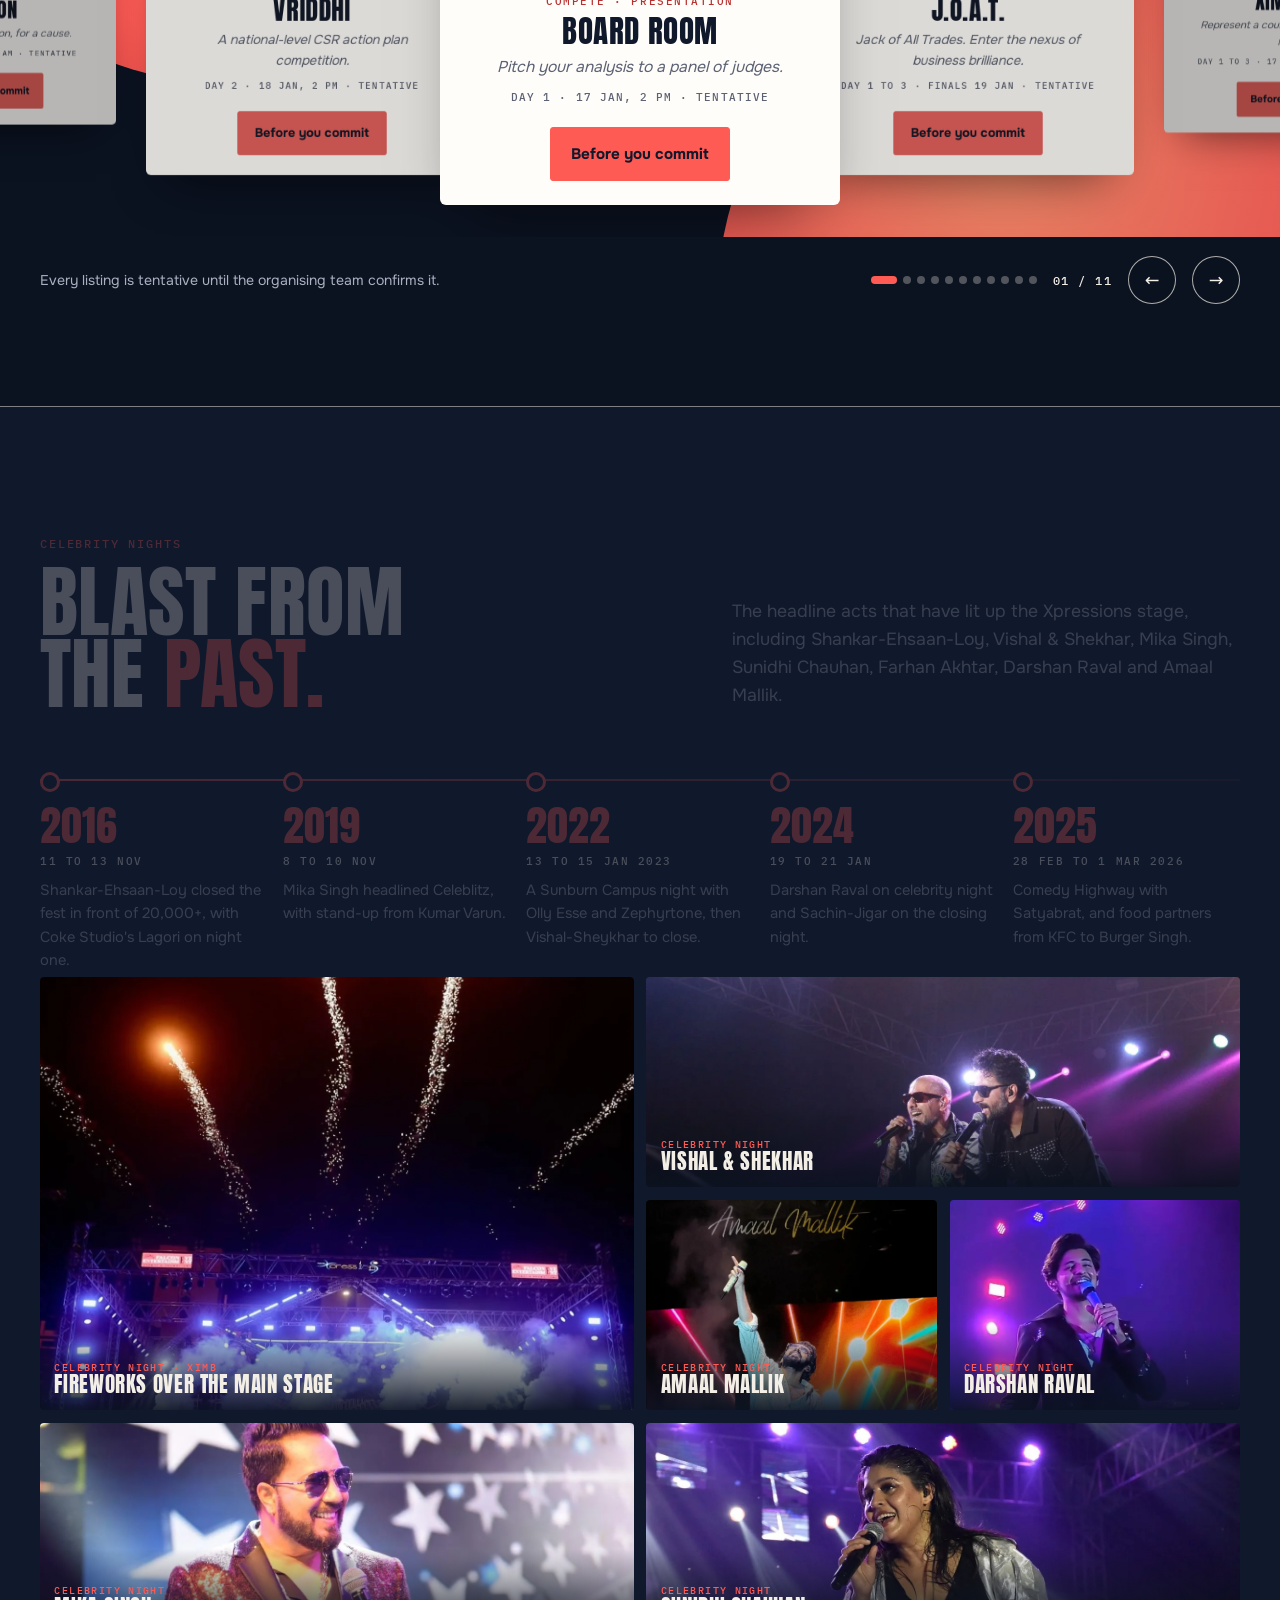
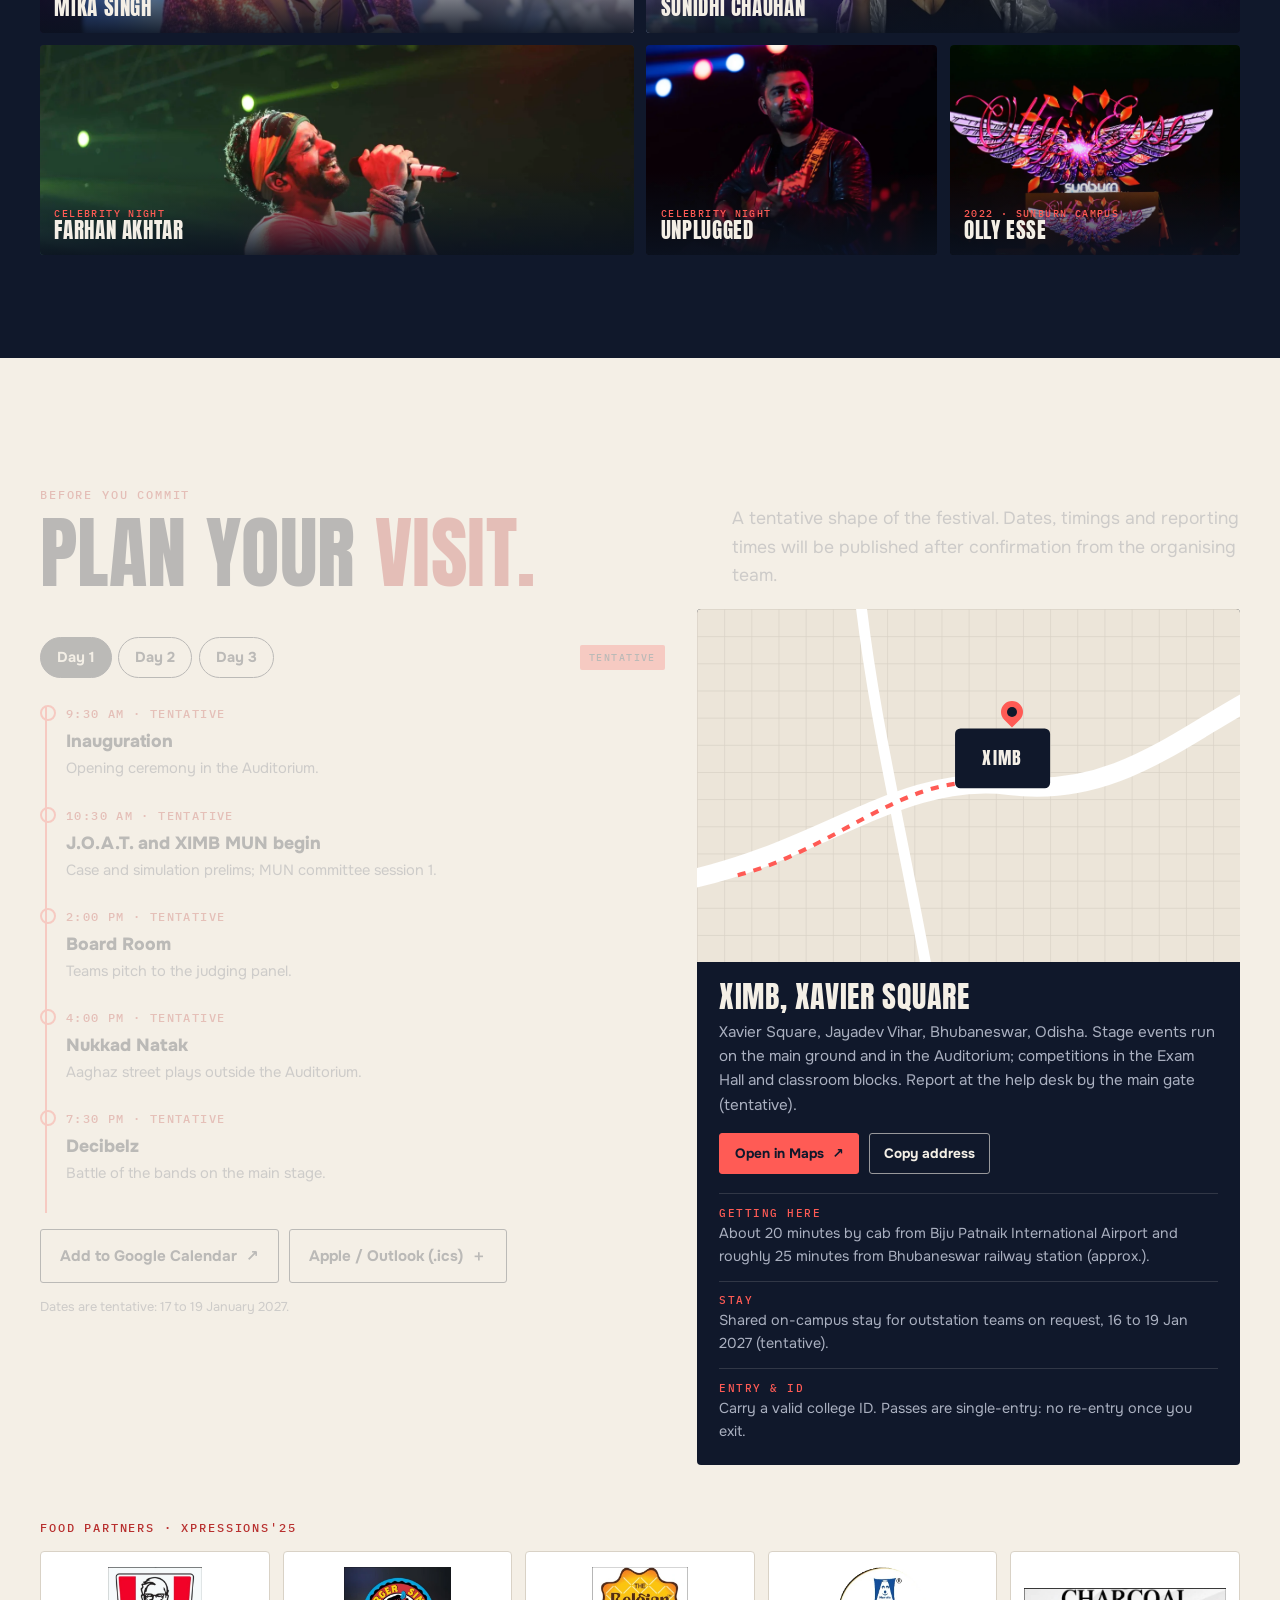
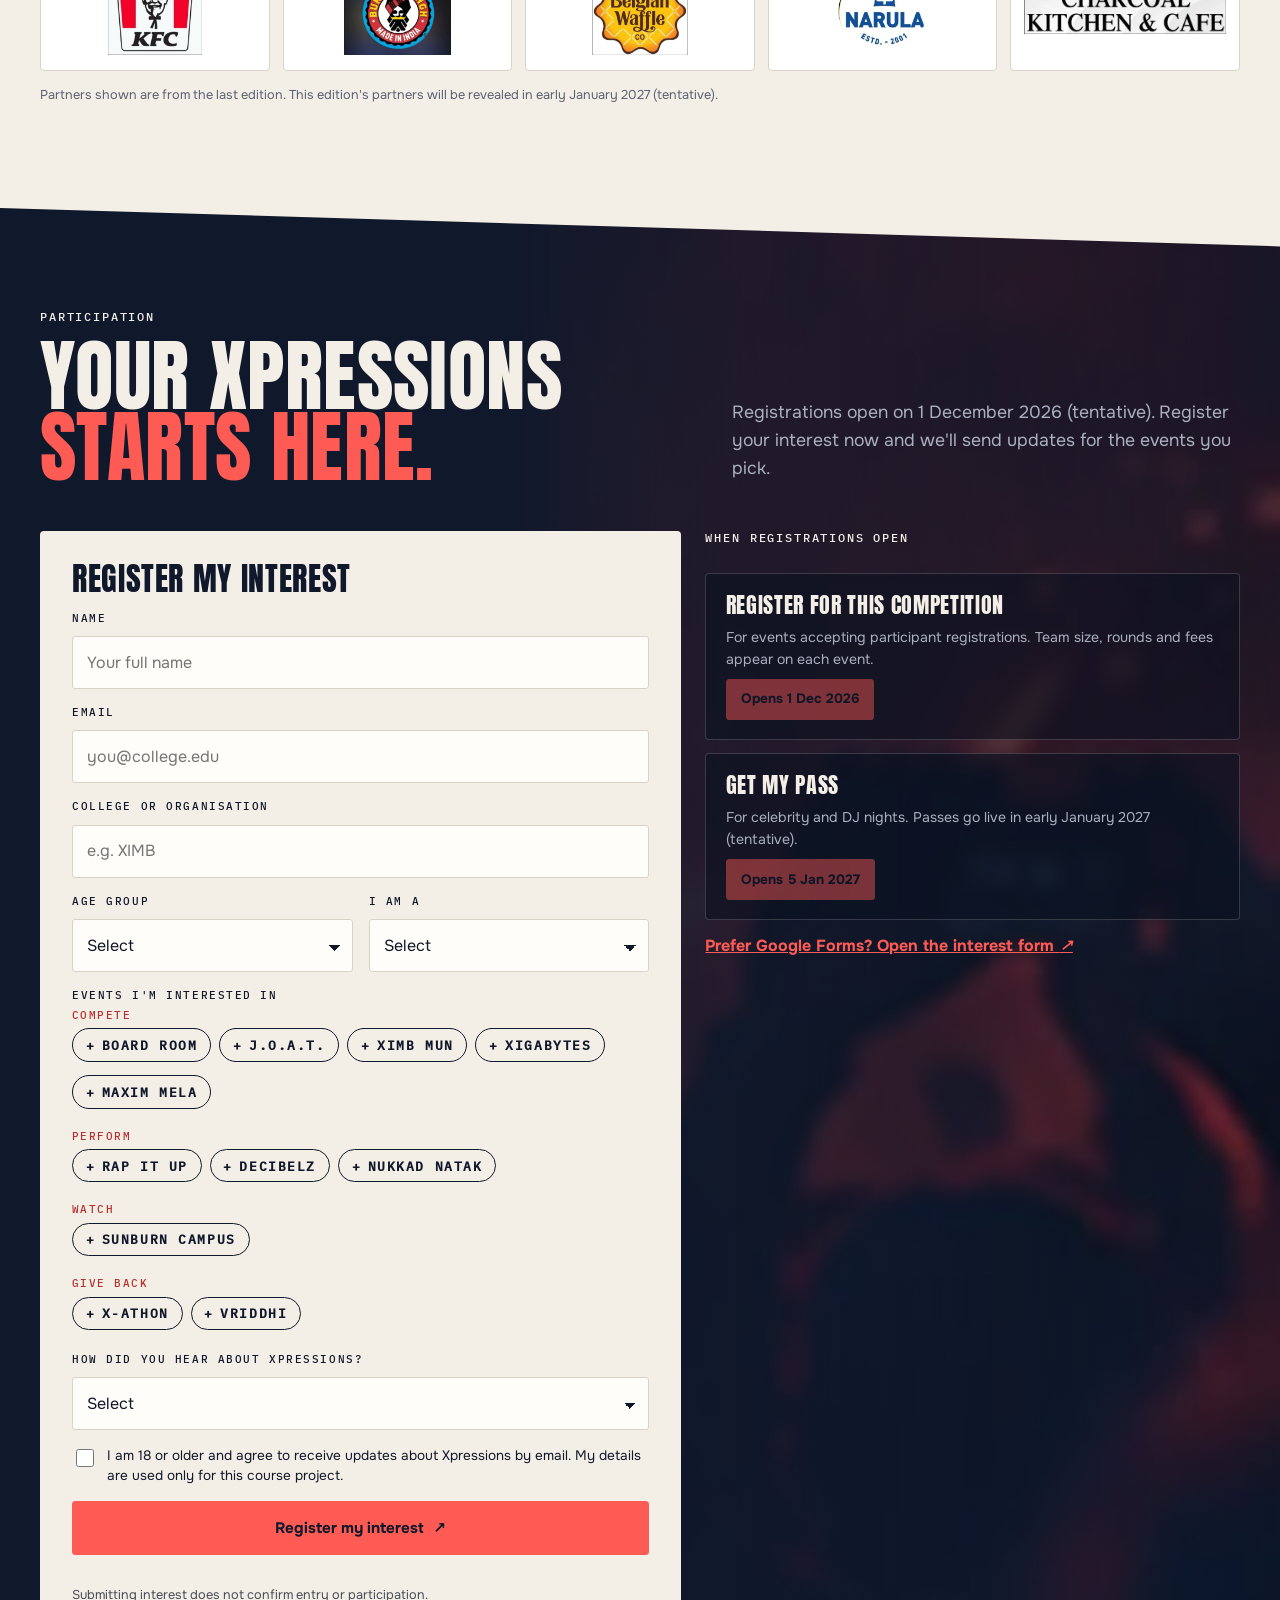
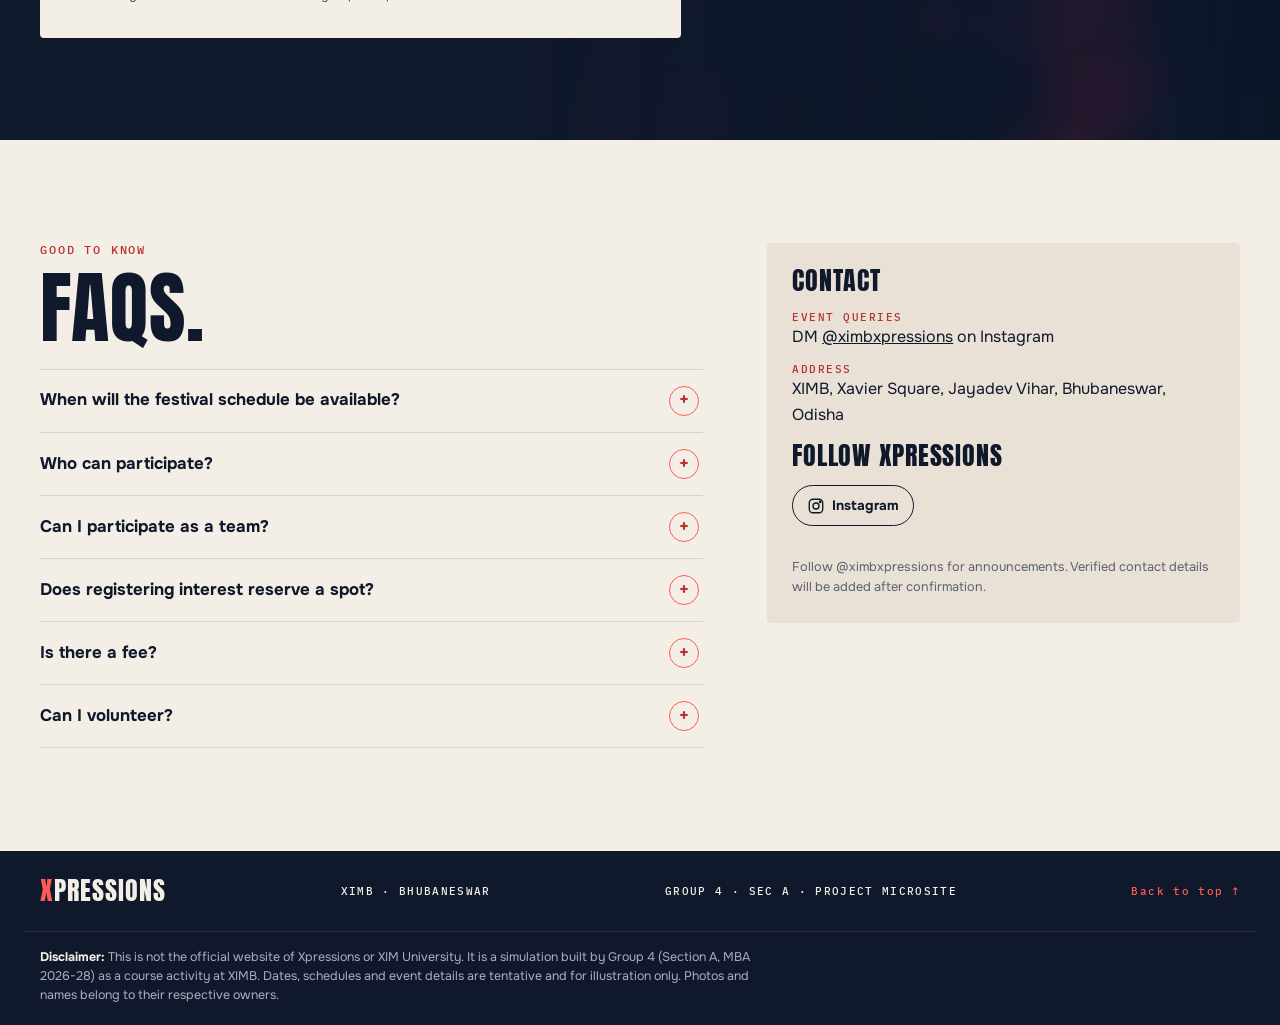
==== commit 65f4ab5f: "GA4 event tracking, sitemap, robots, stats page" ====
--- a/index.html
+++ b/index.html
@@ -14,7 +14,7 @@
 <meta property="og:title" content="Xpressions at XIMB | Bring your other side">
 <meta property="og:description" content="Business challenges. Creative performances. Live entertainment. XIMB, Bhubaneswar.">
 <meta property="og:image" content="assets/hero-mic.webp">
-<!-- Search Console: paste the URL-prefix verification meta tag here before verifying -->
+<meta name="google-site-verification" content="y0wqNuc_-UabpU1ehJ69dK9xJ4WOu88sKGvFNIq20hE" />
 <link rel="preload" href="assets/fonts/anton-latin-400-normal.woff2" as="font" type="font/woff2" crossorigin>
 <link rel="stylesheet" href="styles.css">
 <script src="site.js" defer></script>
@@ -235,10 +235,16 @@
         <div class="field"><label for="f-name">Name</label><input id="f-name" name="name" autocomplete="name" required placeholder="Your full name"></div>
         <div class="field"><label for="f-email">Email</label><input id="f-email" name="email" type="email" autocomplete="email" required placeholder="you@college.edu"></div>
         <div class="field"><label for="f-college">College or organisation</label><input id="f-college" name="college" autocomplete="organization" required placeholder="e.g. XIMB"></div>
+        <div class="field-row">
+          <div class="field"><label for="f-age">Age group</label><select id="f-age" name="age" required><option value="">Select</option><option>18 to 21</option><option>22 to 25</option><option>26 to 30</option><option>Above 30</option></select></div>
+          <div class="field"><label for="f-role">I am a</label><select id="f-role" name="role" required><option value="">Select</option><option>Student at XIMB</option><option>Student at another college</option><option>Working professional</option><option>Other</option></select></div>
+        </div>
         <fieldset class="field">
           <legend>Events I'm interested in</legend>
           <div class="event-picks" id="interest-chips"></div>
         </fieldset>
+        <div class="field"><label for="f-heard">How did you hear about Xpressions?</label><select id="f-heard" name="heard" required><option value="">Select</option><option>Instagram</option><option>WhatsApp</option><option>Poster on campus</option><option>LinkedIn</option><option>Friend or classmate</option><option>Other</option></select></div>
+        <label class="consent" for="f-consent"><input type="checkbox" id="f-consent" name="consent" required><span>I am 18 or older and agree to receive updates about Xpressions by email. My details are used only for this course project.</span></label>
         <p class="error" id="form-error" role="alert" hidden></p>
         <button class="btn btn-full" type="submit">Register my interest <i>↗</i></button>
         <p class="fine">Submitting interest does not confirm entry or participation.</p>
--- a/styles.css
+++ b/styles.css
@@ -355,7 +355,14 @@
 .field label,.field legend{font:500 .7rem var(--mono);letter-spacing:.14em;text-transform:uppercase;padding:0;margin-bottom:.35rem}
 .field input{font:inherit;padding:.8rem .9rem;border:1.5px solid var(--line);background:#fffdf9;border-radius:3px;color:var(--navy);transition:border-color .2s,box-shadow .2s;width:100%}
 .field input:focus{outline:none;border-color:var(--coral);box-shadow:0 0 0 4px rgba(255,91,85,.18)}
-.field input.bad{border-color:var(--red)}
+.field input.bad,.field select.bad{border-color:var(--red)}
+.field select{font:inherit;padding:.8rem .9rem;border:1.5px solid var(--line);background:#fffdf9;border-radius:3px;color:var(--navy);width:100%;appearance:none;background-image:linear-gradient(45deg,transparent 50%,var(--navy) 50%),linear-gradient(135deg,var(--navy) 50%,transparent 50%);background-position:calc(100% - 18px) 55%,calc(100% - 12px) 55%;background-size:6px 6px;background-repeat:no-repeat;padding-right:2.2rem}
+.field select:focus{outline:none;border-color:var(--coral);box-shadow:0 0 0 4px rgba(255,91,85,.18)}
+.field-row{display:grid;grid-template-columns:1fr 1fr;gap:1rem}
+.consent{display:flex;gap:.6rem;align-items:flex-start;font-size:.85rem;line-height:1.45;cursor:pointer}
+.consent input{margin-top:.2rem;width:18px;height:18px;accent-color:var(--coral);flex:none}
+.consent.bad span{color:var(--red)}
+@media(max-width:480px){.field-row{grid-template-columns:1fr}}
 .chips{display:flex;flex-wrap:wrap;gap:.5rem}
 .chips label{cursor:pointer}
 .chips input{position:absolute;opacity:0;width:1px;height:1px}
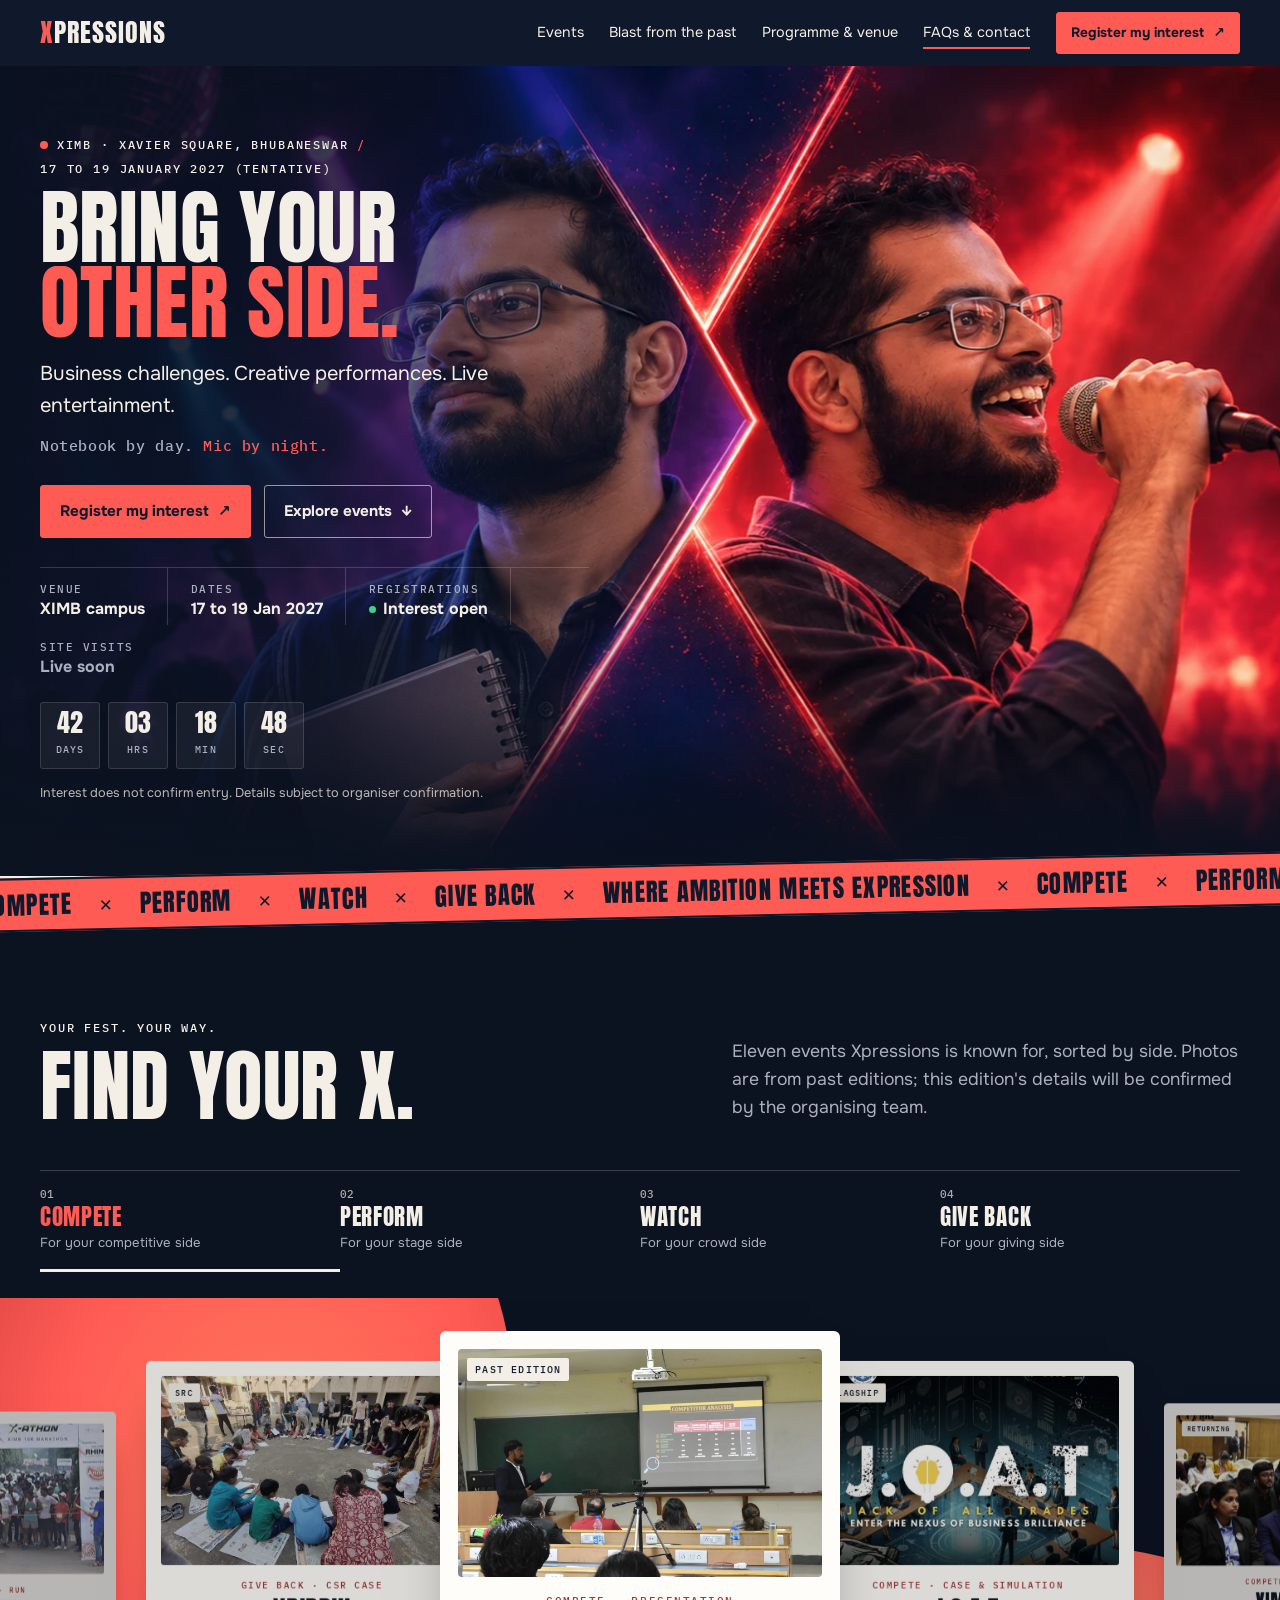
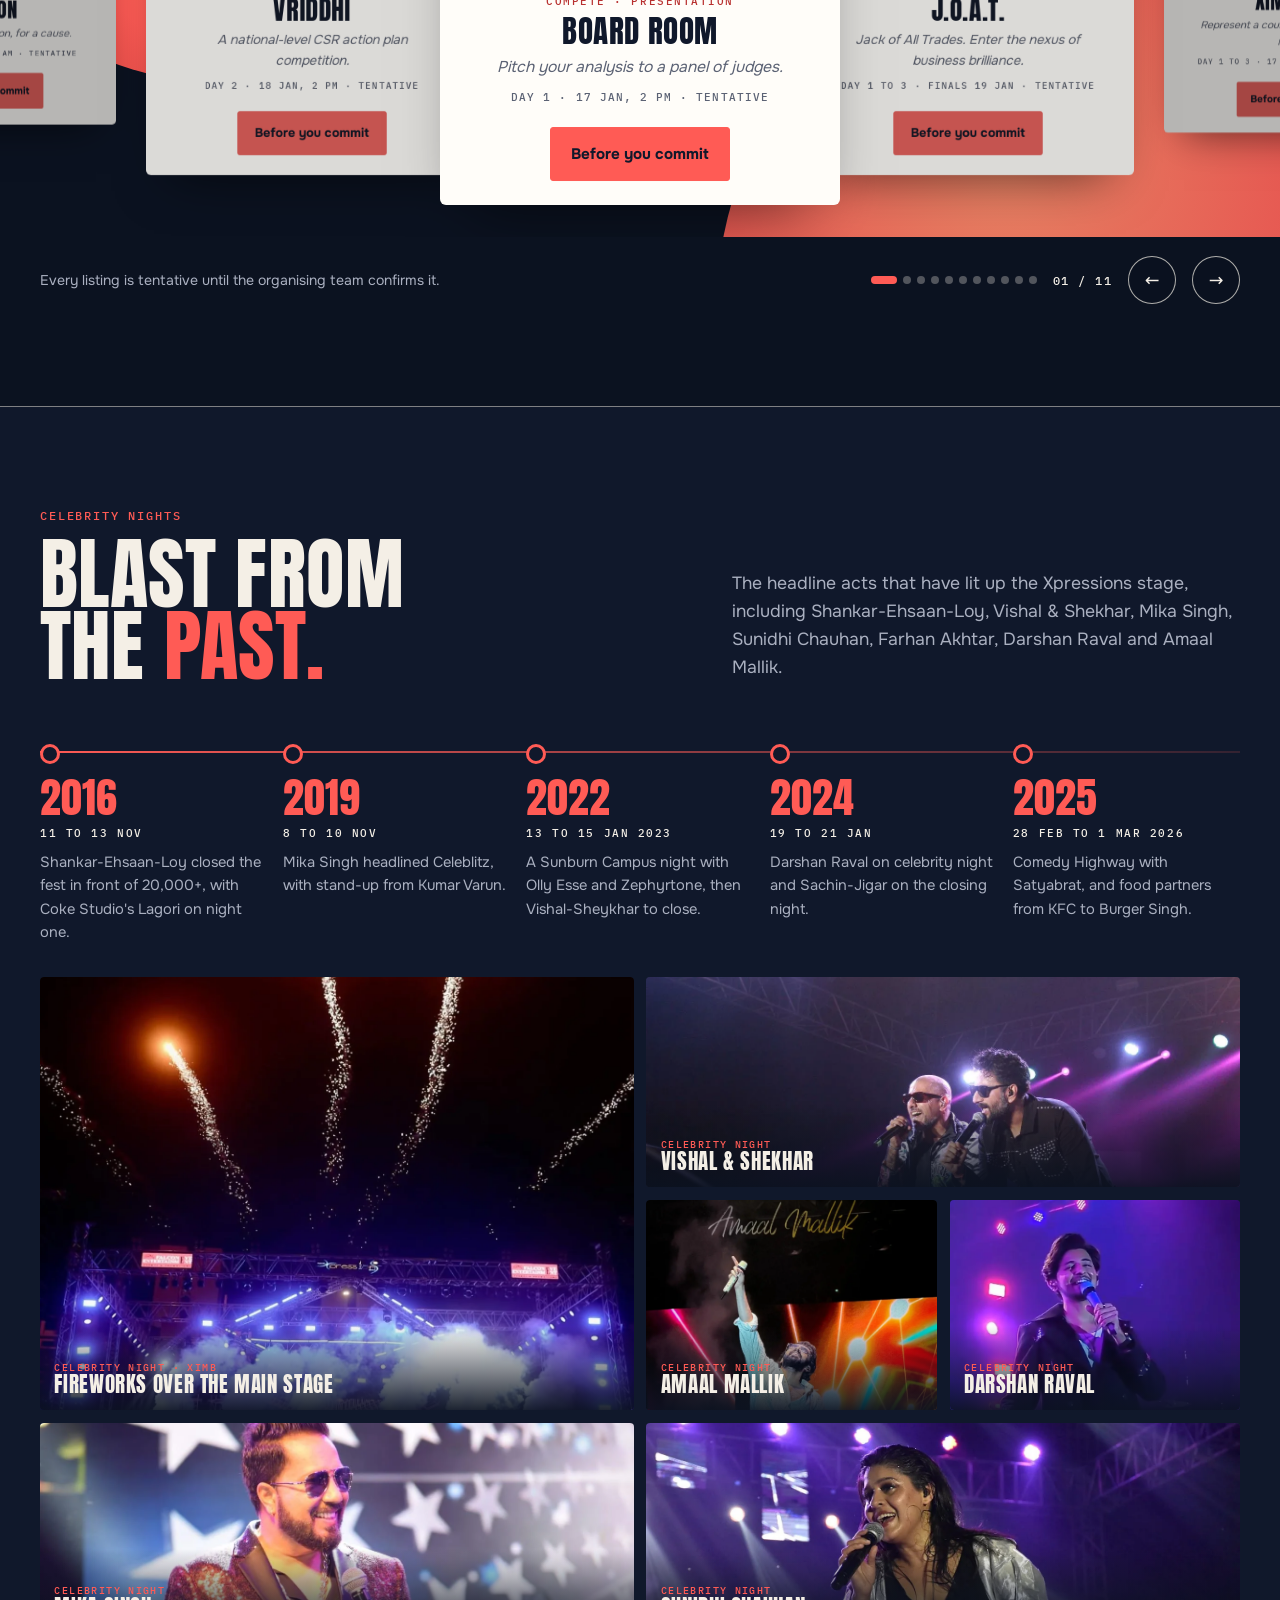
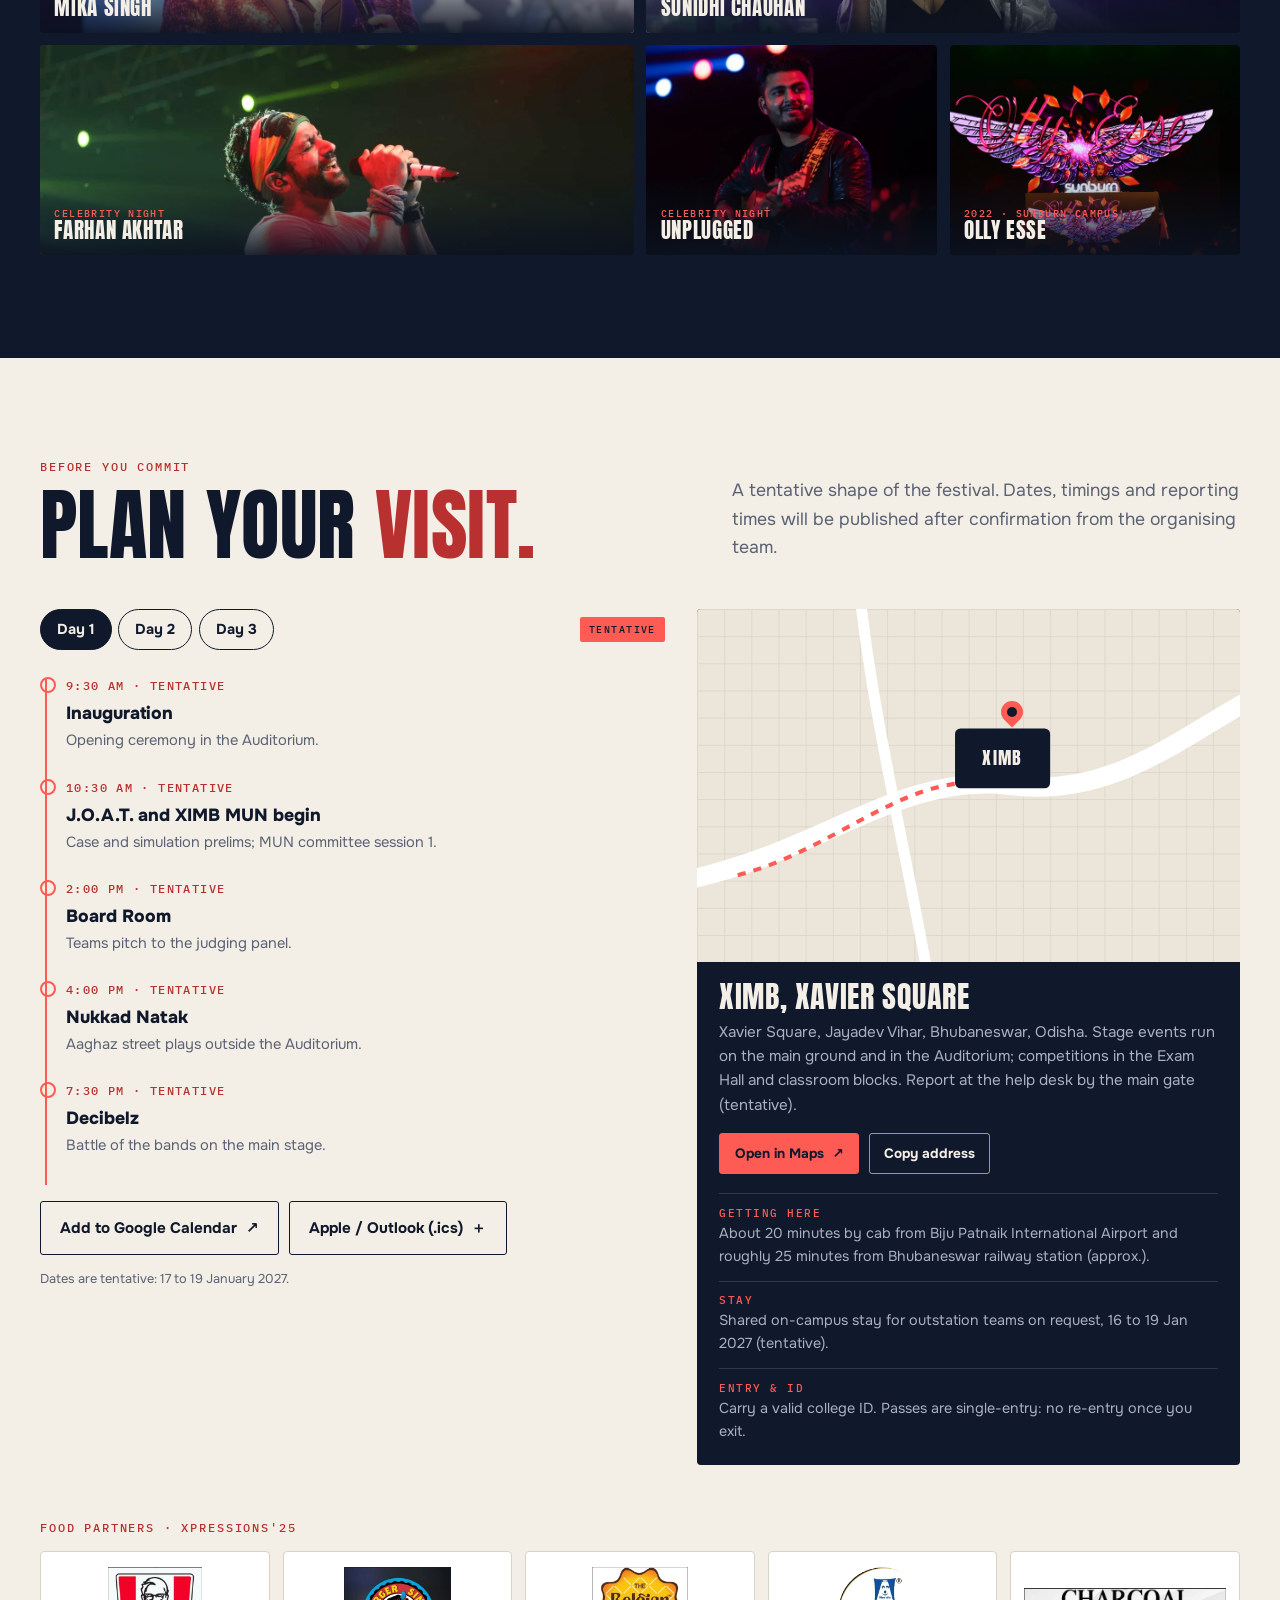
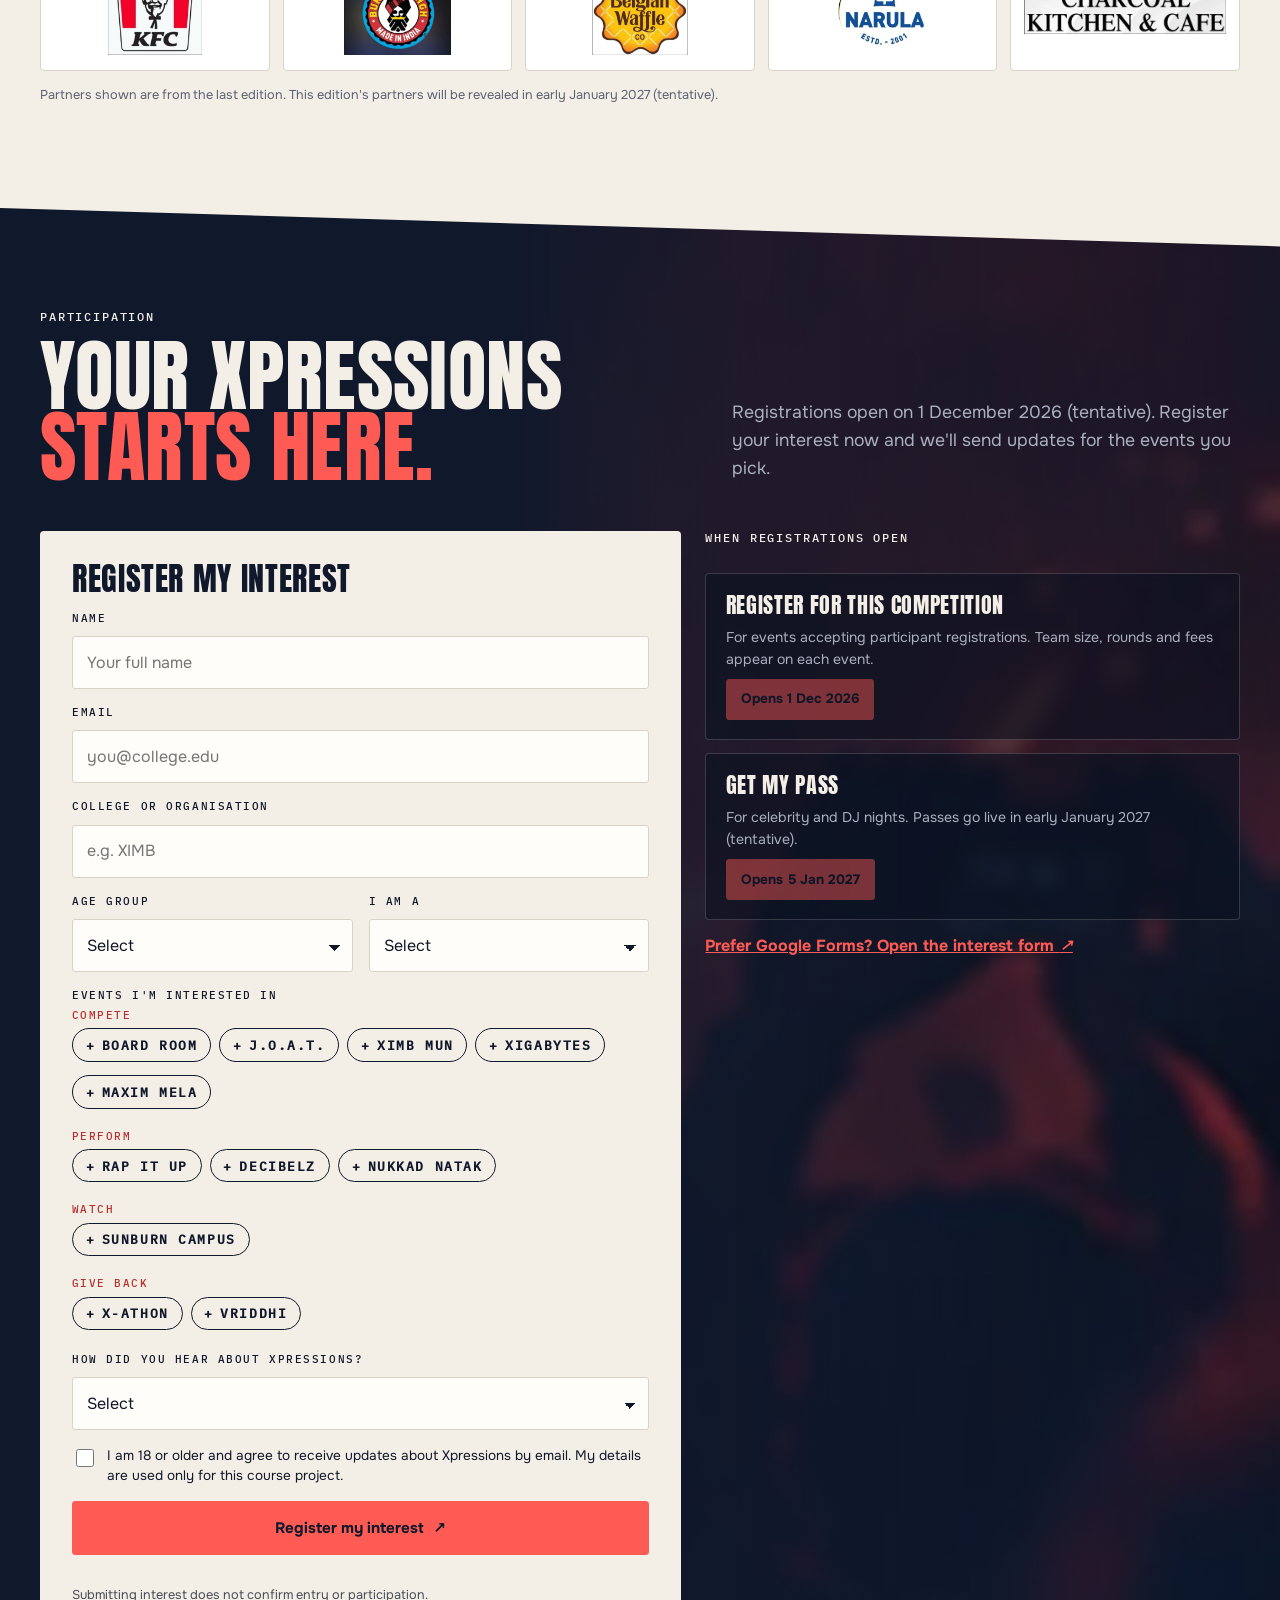
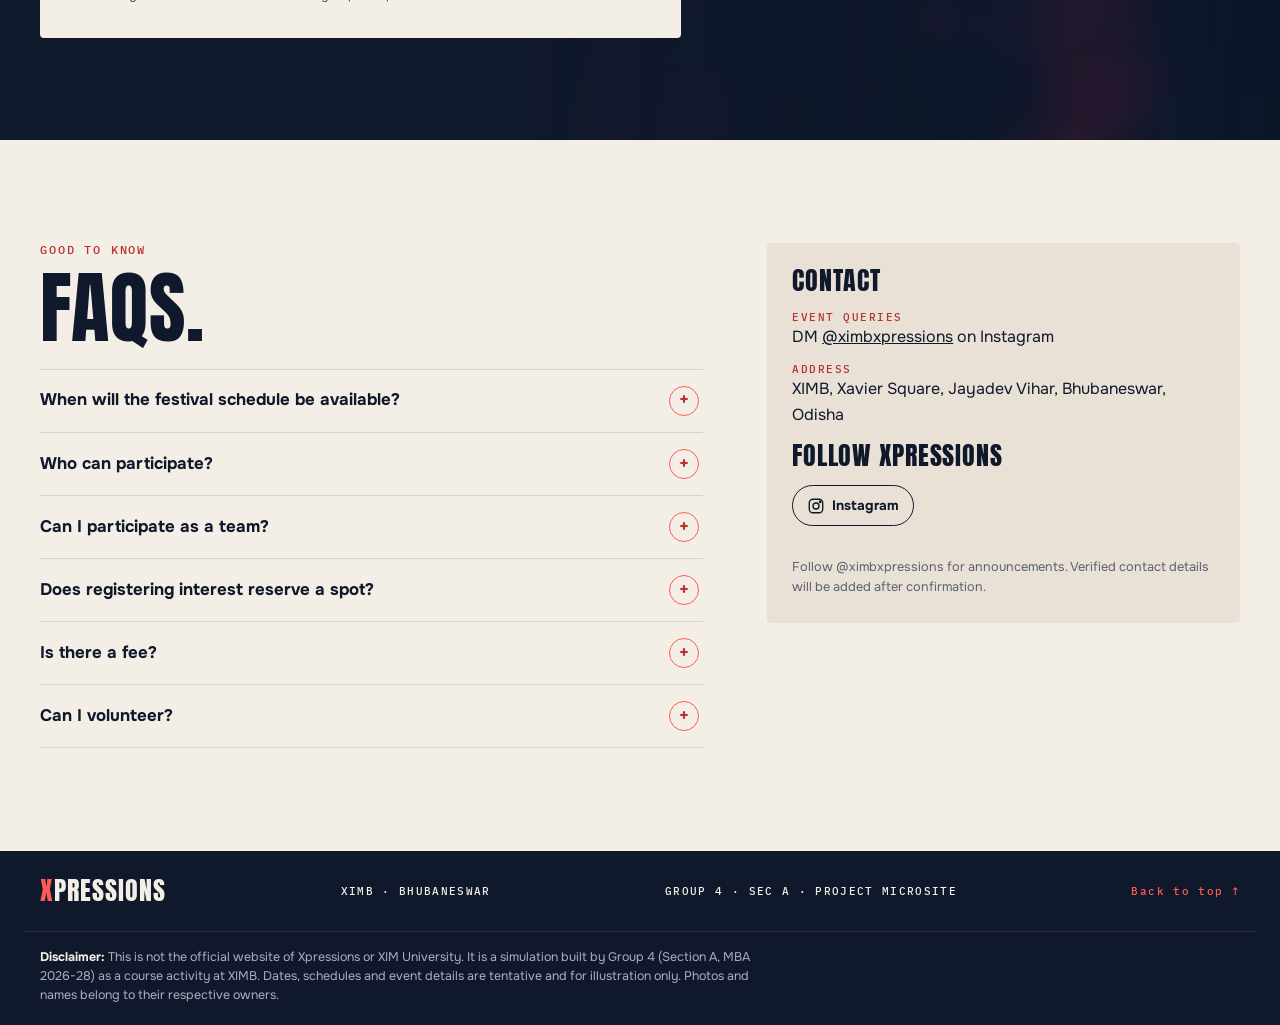
==== commit 83b84c5c: "SEO: sitemap, meta tags and event data on homepage" ====
--- a/index.html
+++ b/index.html
@@ -3,9 +3,9 @@
 <head>
 <meta charset="utf-8">
 <meta name="viewport" content="width=device-width, initial-scale=1, viewport-fit=cover">
-<title>Find Your X | Xpressions at XIMB</title>
+<title>Xpressions 2027 | XIMB Bhubaneswar Fest, 17 to 19 Jan</title>
 <meta name="claude:viewport-fit-sides" content="cover">
-<meta name="description" content="Xpressions is XIMB's management and cultural festival in Bhubaneswar. Business challenges, creative performances and live entertainment in one fest.">
+<meta name="description" content="Xpressions 2027 is XIMB's management and cultural fest in Bhubaneswar, 17 to 19 Jan (tentative). Case competitions, MUN, music and more. Register your interest.">
 <meta name="theme-color" content="#10182b">
 <link rel="canonical" href="https://xpressionsmicrosite.vercel.app/">
 <link rel="icon" href="favicon.ico" sizes="any">
@@ -13,7 +13,30 @@
 <link rel="apple-touch-icon" href="assets/apple-touch-icon.png">
 <meta property="og:title" content="Xpressions at XIMB | Bring your other side">
 <meta property="og:description" content="Business challenges. Creative performances. Live entertainment. XIMB, Bhubaneswar.">
-<meta property="og:image" content="assets/hero-mic.webp">
+<meta property="og:image" content="https://xpressionsmicrosite.vercel.app/assets/hero-mic.webp">
+<meta property="og:url" content="https://xpressionsmicrosite.vercel.app/">
+<meta property="og:type" content="website">
+<meta name="twitter:card" content="summary_large_image">
+<script type="application/ld+json">
+{
+  "@context": "https://schema.org",
+  "@type": "Event",
+  "name": "Xpressions 2027",
+  "description": "XIMB's annual management and cultural fest: case competitions, Model UN, rap and band battles, street play, Sunburn Campus and the X-Athon run.",
+  "startDate": "2027-01-17T09:00:00+05:30",
+  "endDate": "2027-01-19T23:00:00+05:30",
+  "eventStatus": "https://schema.org/EventScheduled",
+  "eventAttendanceMode": "https://schema.org/OfflineEventAttendanceMode",
+  "location": {
+    "@type": "Place",
+    "name": "Xavier Institute of Management Bhubaneswar (XIMB)",
+    "address": { "@type": "PostalAddress", "streetAddress": "Xavier Square, Jayadev Vihar", "addressLocality": "Bhubaneswar", "addressRegion": "Odisha", "addressCountry": "IN" }
+  },
+  "image": ["https://xpressionsmicrosite.vercel.app/assets/hero-mic.webp"],
+  "organizer": { "@type": "Organization", "name": "Group 4, Section A, MBA 2026-28 (XIMB course project)", "url": "https://xpressionsmicrosite.vercel.app/" },
+  "url": "https://xpressionsmicrosite.vercel.app/"
+}
+</script>
 <meta name="google-site-verification" content="y0wqNuc_-UabpU1ehJ69dK9xJ4WOu88sKGvFNIq20hE" />
 <link rel="preload" href="assets/fonts/anton-latin-400-normal.woff2" as="font" type="font/woff2" crossorigin>
 <link rel="stylesheet" href="styles.css">
@@ -59,7 +82,7 @@
   </div>
   <div class="wrap hero-copy">
     <p class="eyebrow"><span class="dot"></span>XIMB · XAVIER SQUARE, BHUBANESWAR <b>/</b> <span id="eyebrow-date">17 TO 19 JANUARY 2027 (TENTATIVE)</span></p>
-    <h1><span class="line"><span>BRING YOUR</span></span><span class="line"><em>OTHER SIDE.</em></span></h1>
+    <h1><span class="sr">Xpressions 2027 at XIMB Bhubaneswar: </span><span class="line"><span>BRING YOUR</span></span><span class="line"><em>OTHER SIDE.</em></span></h1>
     <p class="intro">Business challenges. Creative performances. Live entertainment.</p>
     <p class="swap" id="hero-caption" aria-live="polite"><span class="swap-a">Notebook by day.</span> <span class="swap-b">Mic by night.</span></p>
     <div class="actions">
